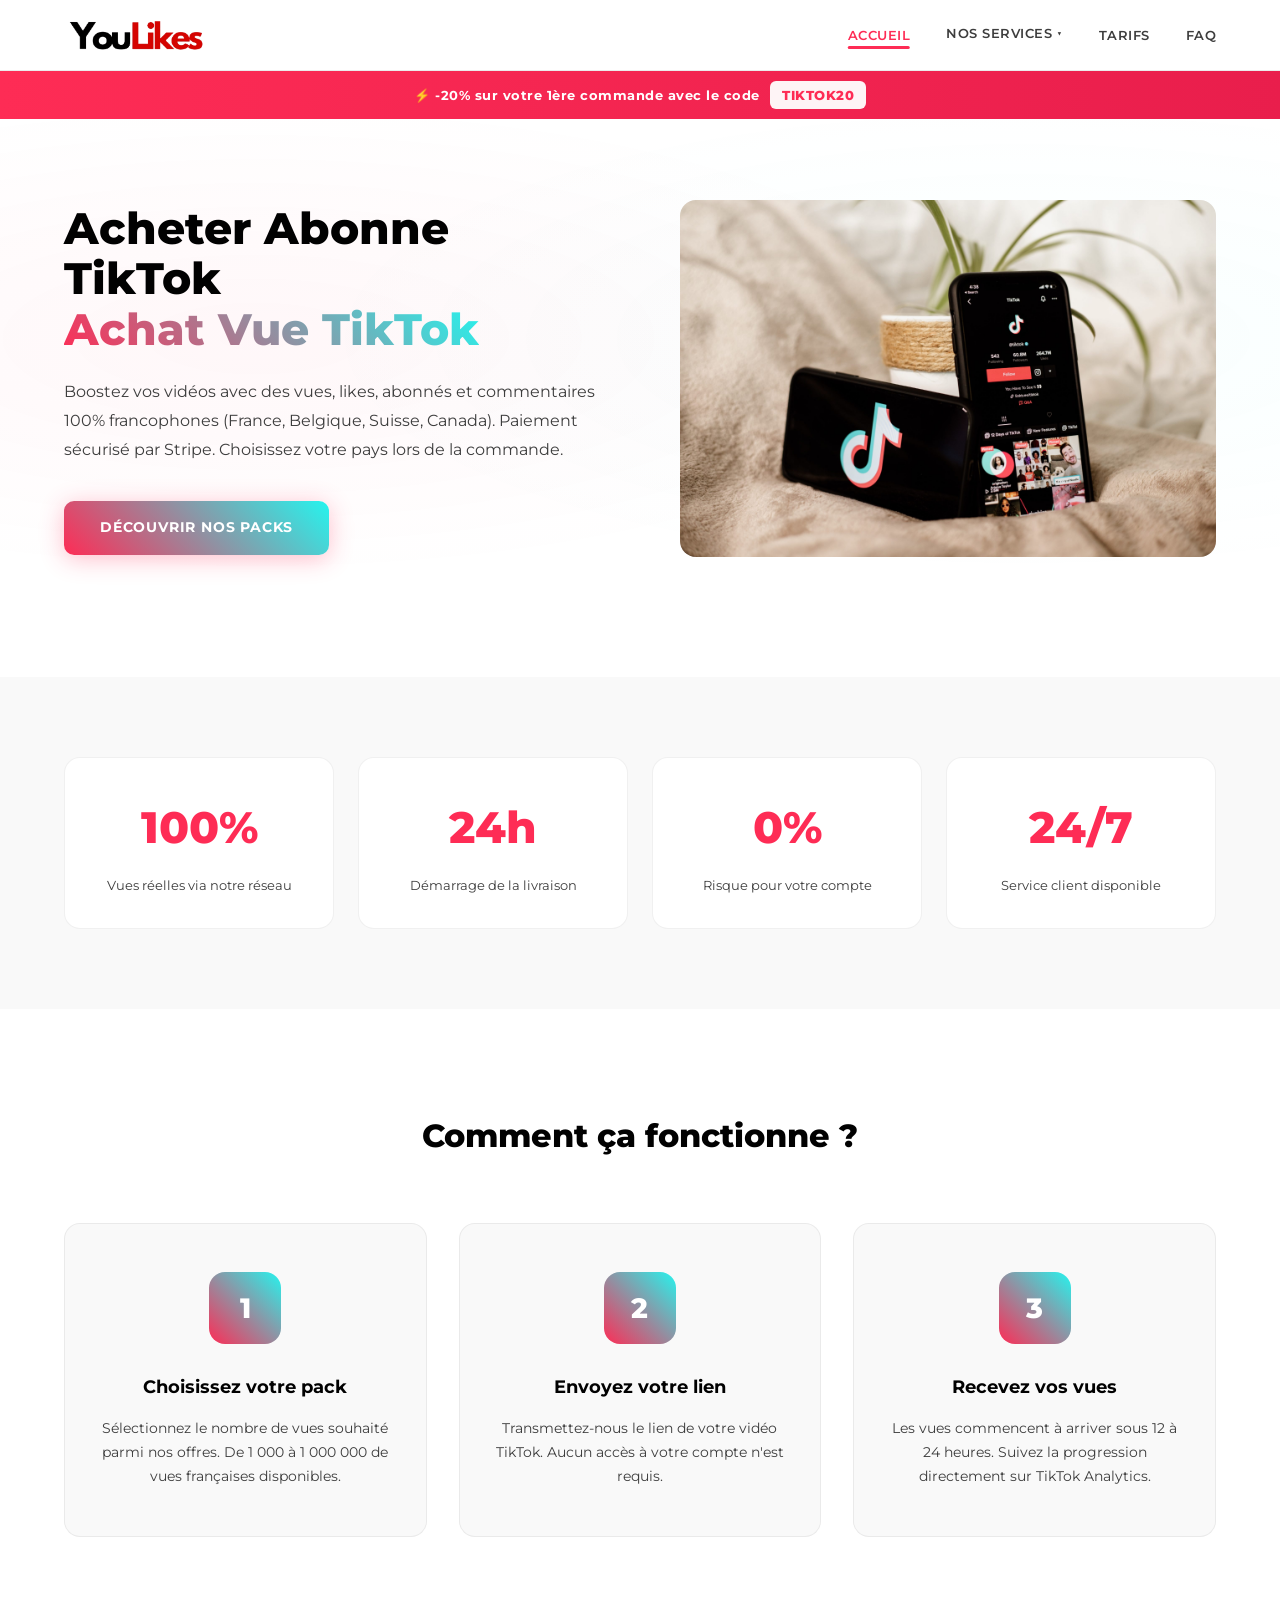
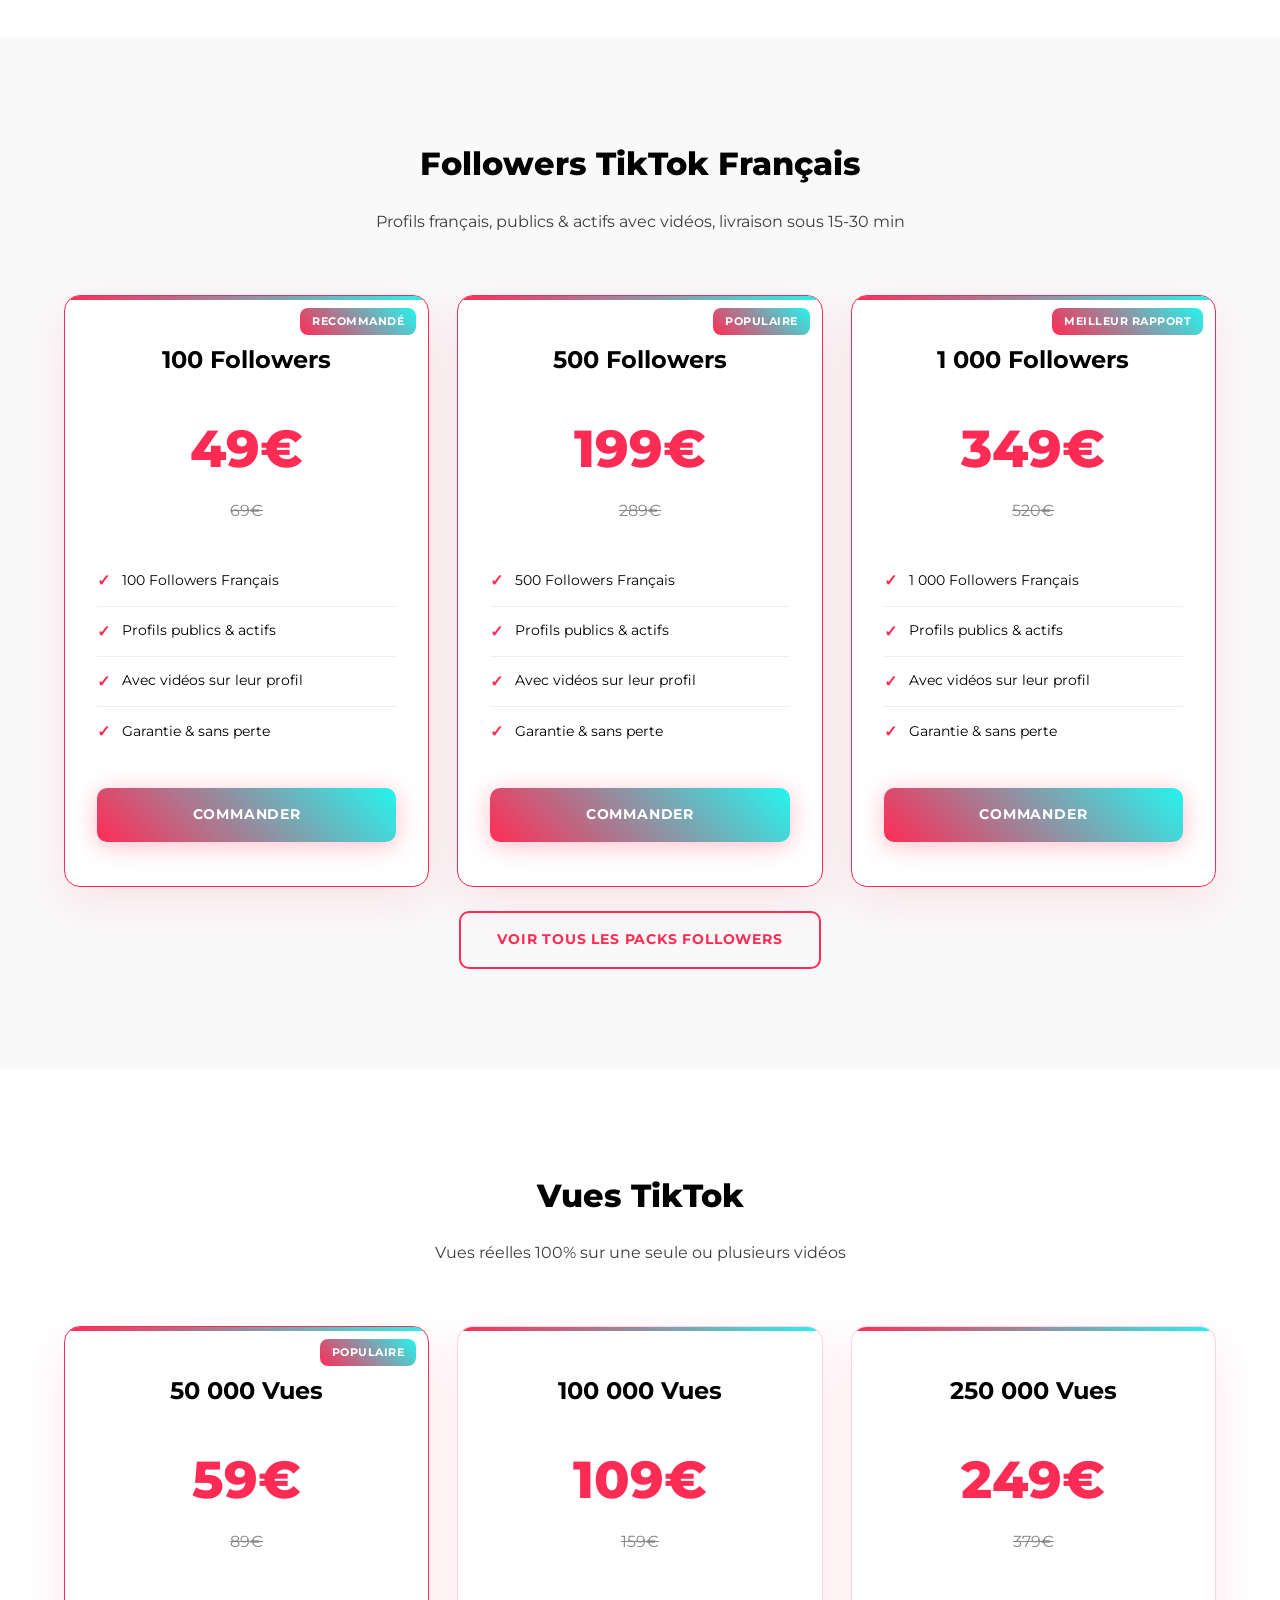
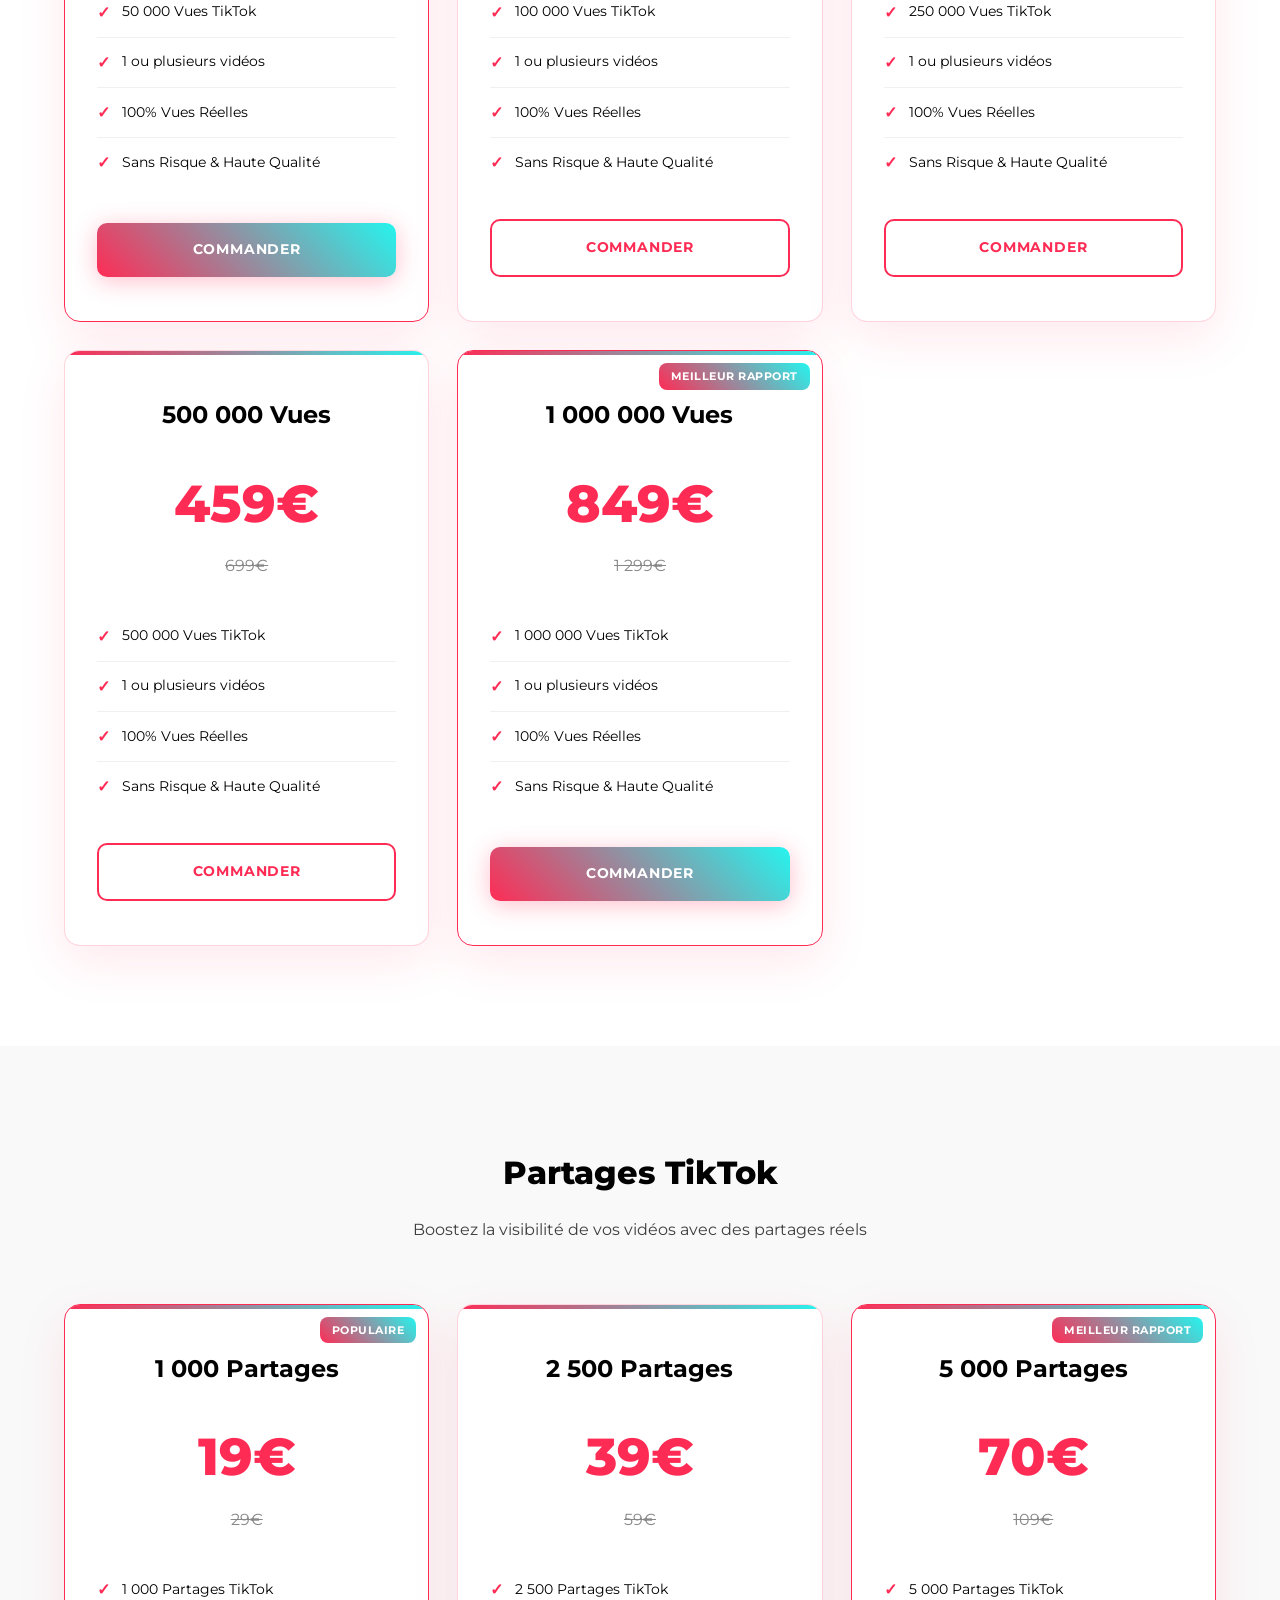
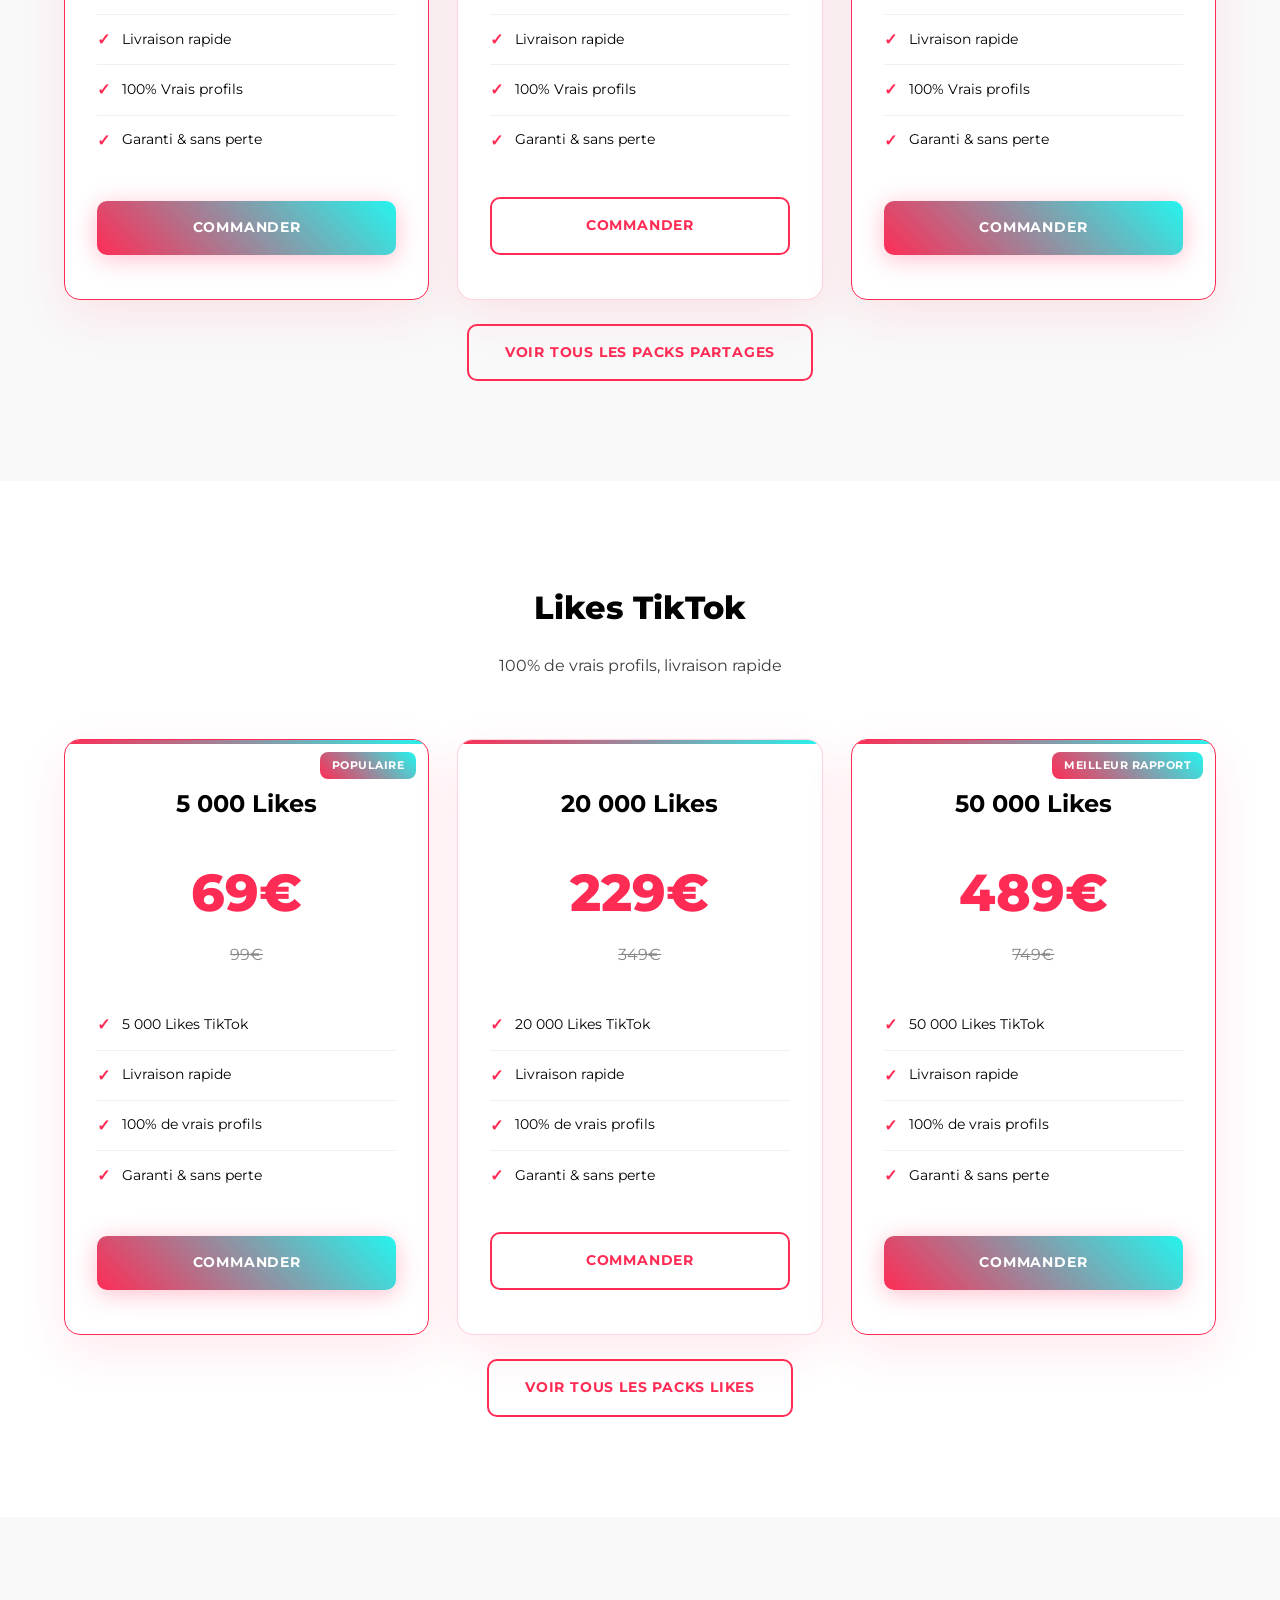
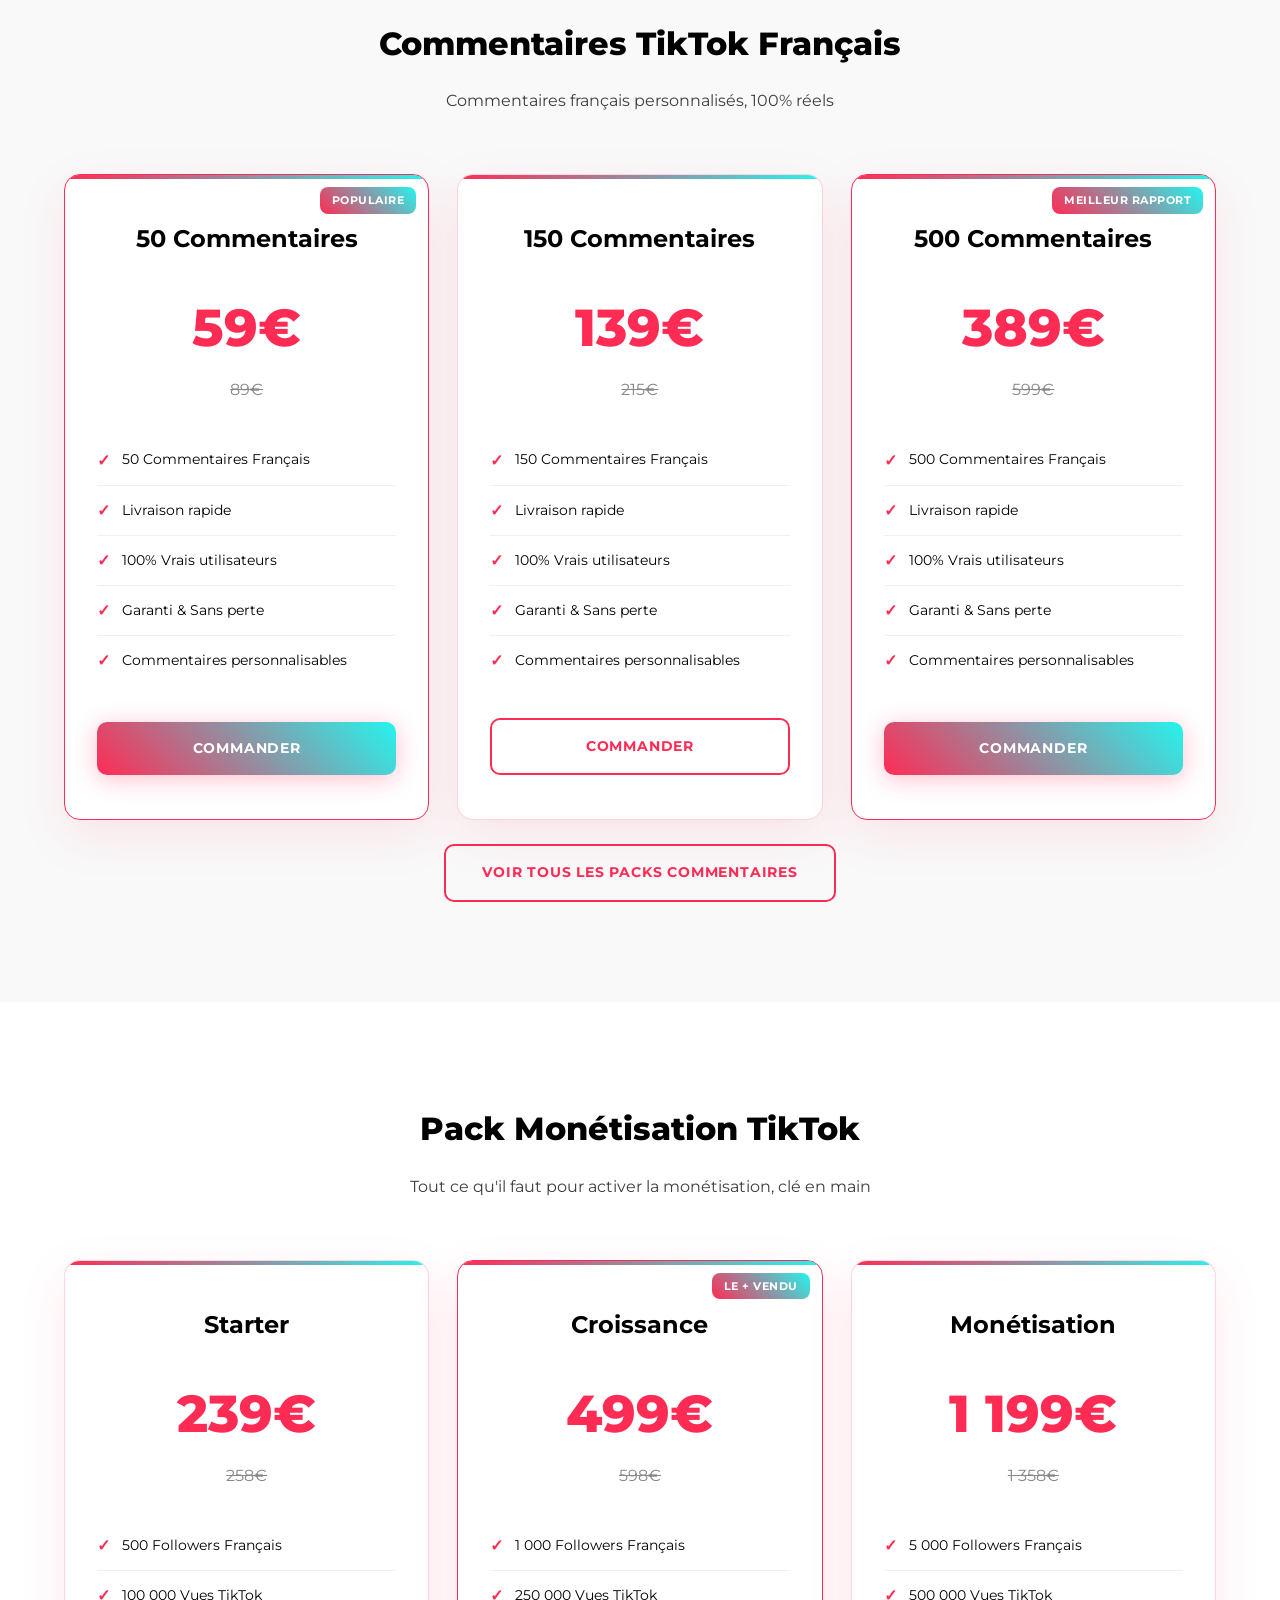
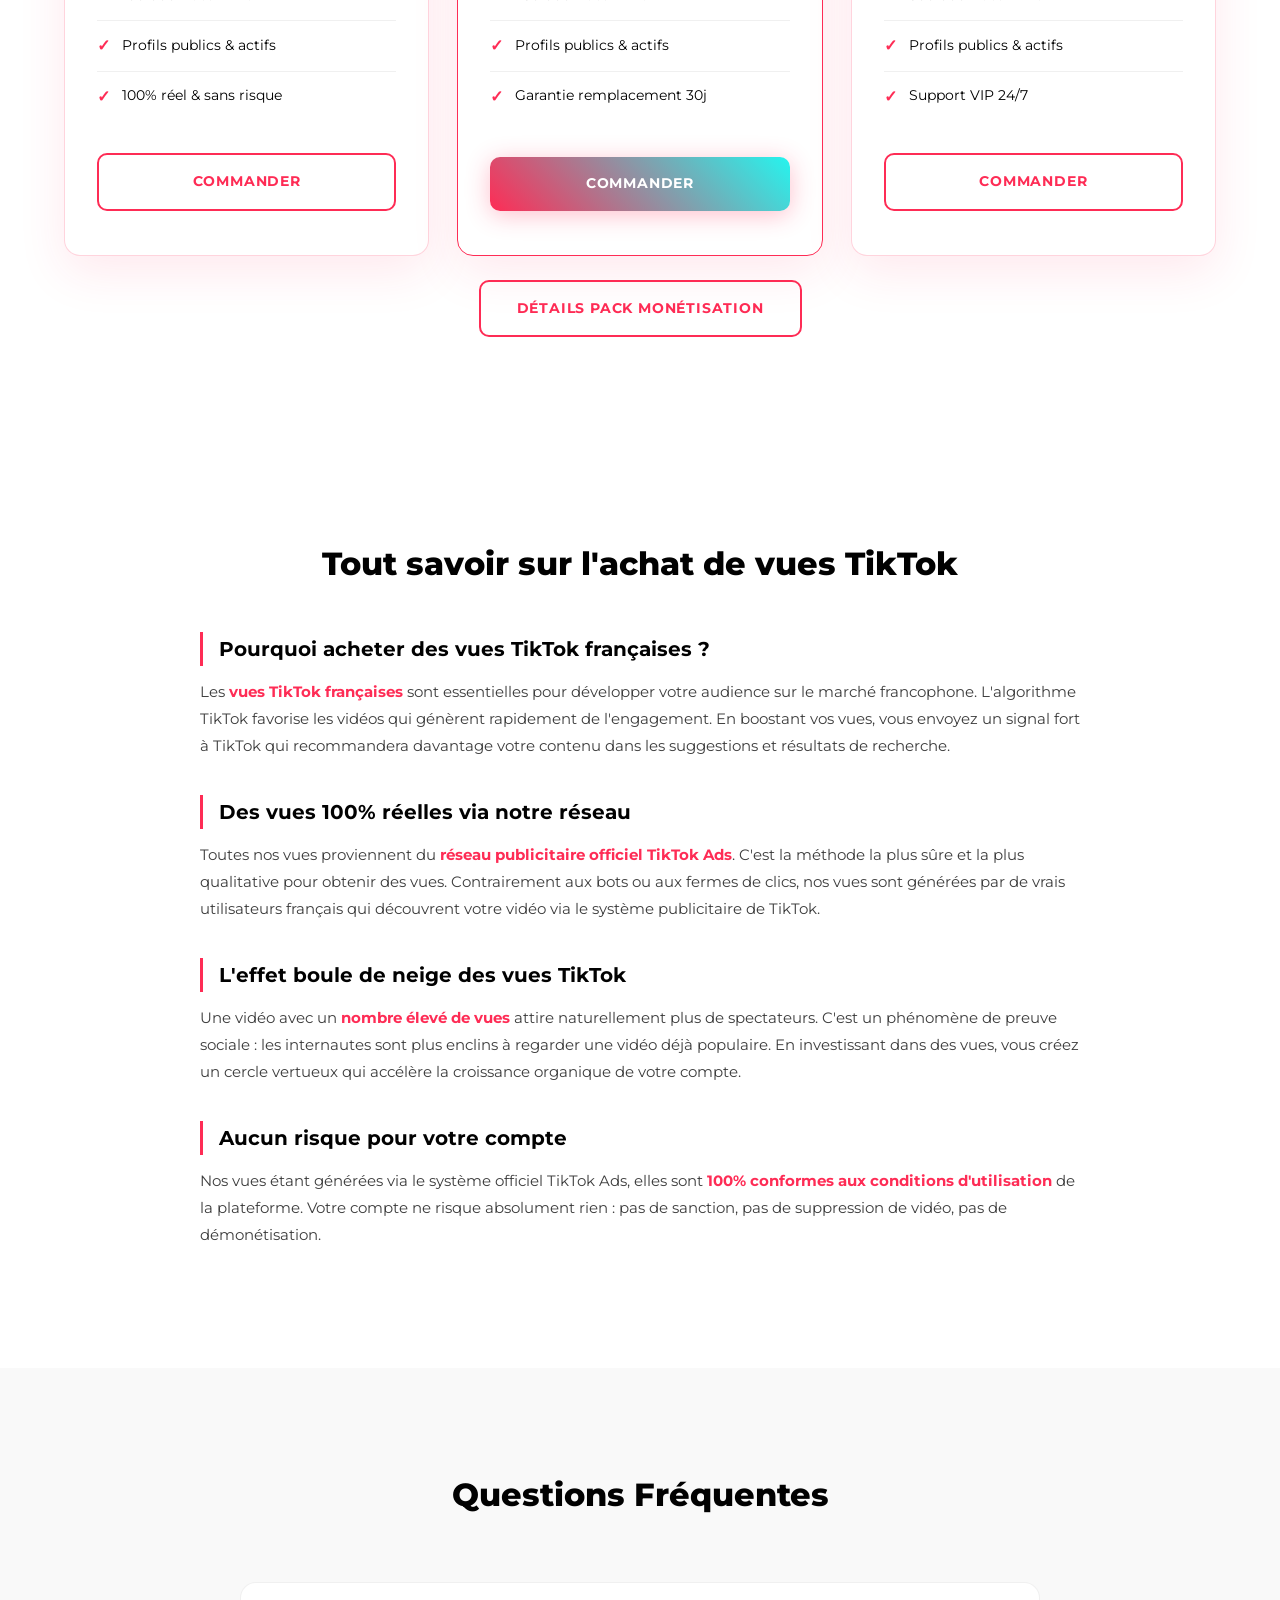
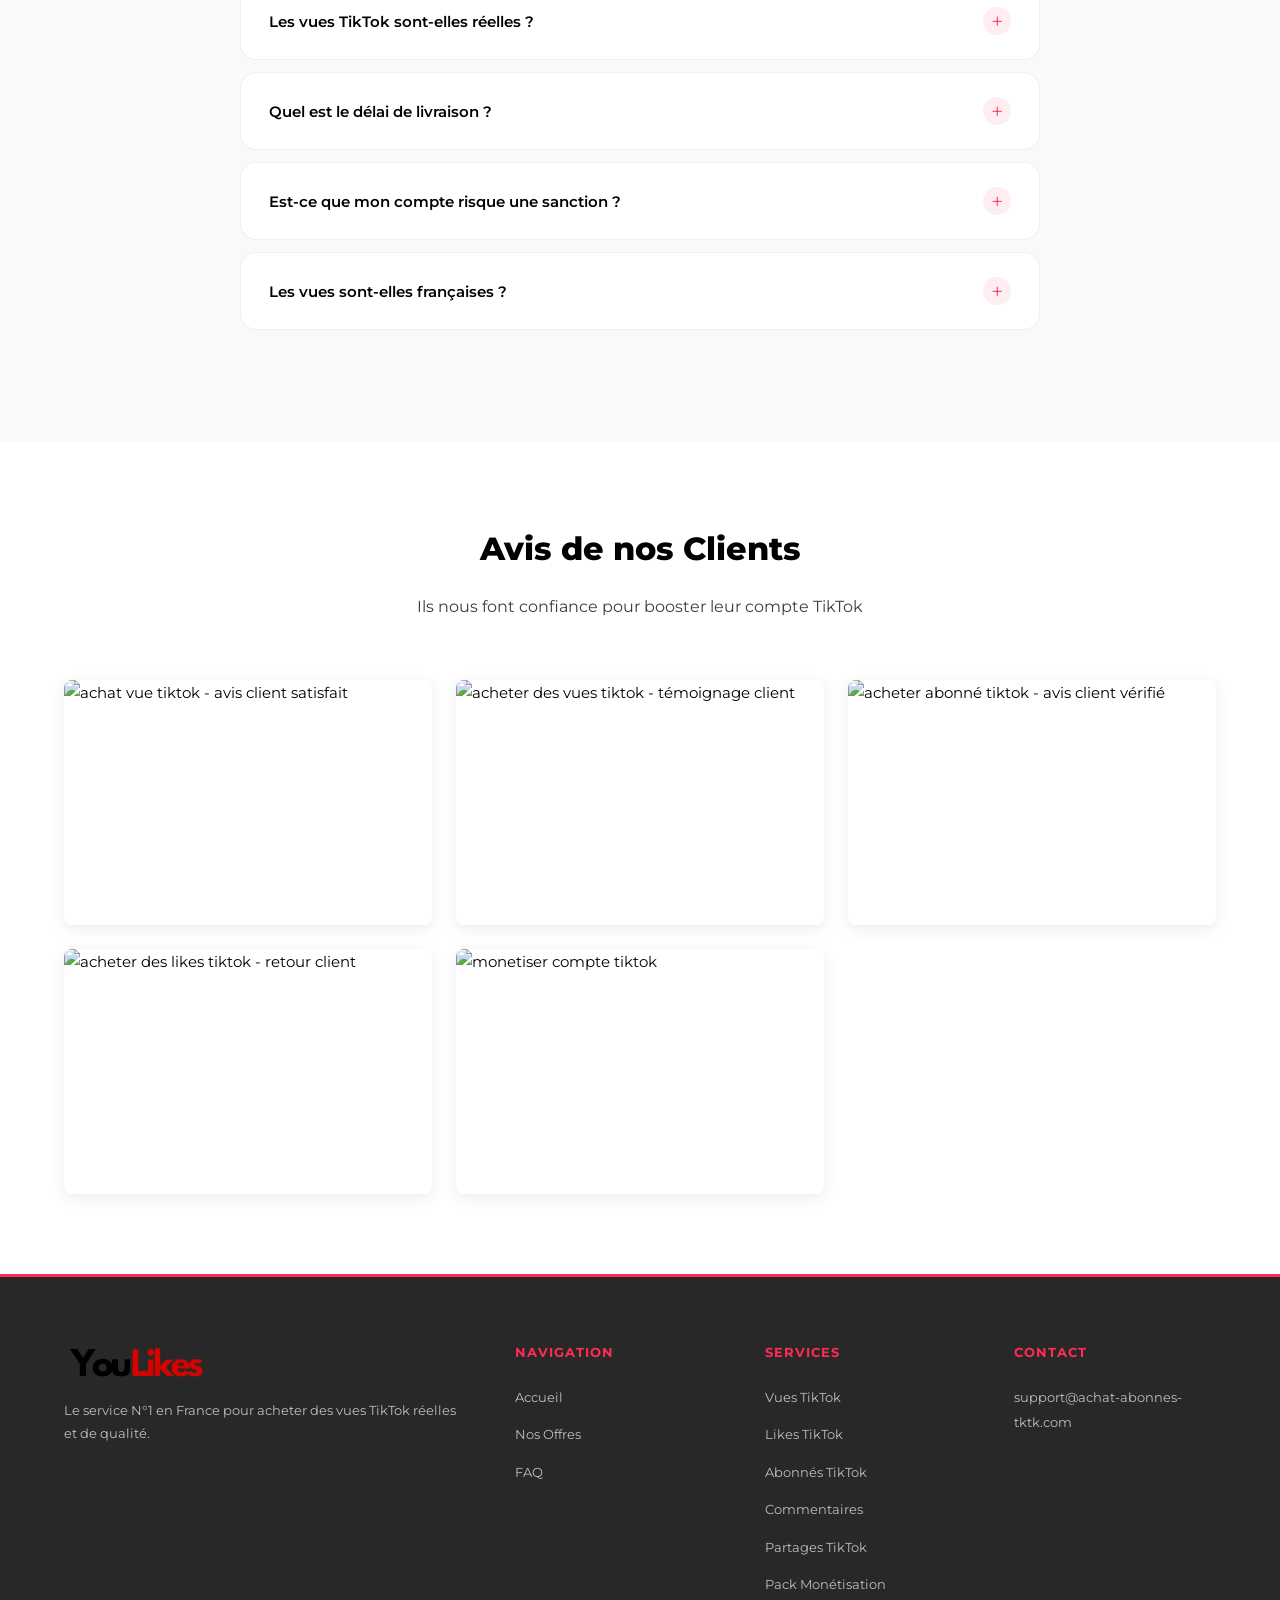
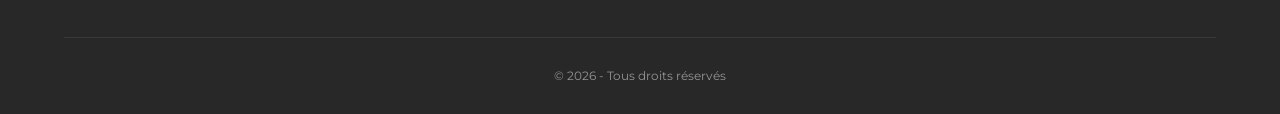
==== index.html @ fdd63d6a "Site TikTok complet - toutes pages, prix et services" ====
<!DOCTYPE html>
<html lang="fr">
<head>
    <meta charset="UTF-8">
    <meta name="viewport" content="width=device-width, initial-scale=1.0">
    <meta name="robots" content="index, follow">
    <title>Acheter Abonnes TikTok - Achat Vues TikTok</title>
    <meta name="description" content="Achetez des vues TikTok et des followers TikTok francais 100% reels. Vues sur une ou plusieurs videos, livraison rapide et sans risque. A partir de 59 euros les 50 000 vues.">
    <link rel="canonical" href="https://achat-abonnes-tktk.com/"/>
    <link rel="alternate" hreflang="fr-FR" href="https://achat-abonnes-tktk.com/"/>
    <link rel="alternate" hreflang="x-default" href="https://achat-abonnes-tktk.com/"/>
    <meta property="og:type" content="website">
    <meta property="og:url" content="https://achat-abonnes-tktk.com/">
    <meta property="og:title" content="Acheter des Vues TikTok">
    <meta property="og:description" content="Achetez des vues TikTok et followers francais 100% reels. Vues sur une ou plusieurs videos. A partir de 59 euros les 50 000 vues.">
    <meta property="og:image" content="https://achat-abonnes-tktk.com/logo.png">
    <meta name="twitter:card" content="summary_large_image">
    <meta name="twitter:title" content="Acheter Vue TikTok Pas Cher">
    <meta name="twitter:description" content="Achetez des vues TikTok francaises 100% reelles. Vues Ads haute qualite, livraison rapide et sans risque.">
    <meta name="twitter:image" content="https://achat-abonnes-tktk.com/logo.png">
    <link rel="preconnect" href="https://fonts.googleapis.com">
    <link rel="preconnect" href="https://fonts.gstatic.com" crossorigin>
    <link href="https://fonts.googleapis.com/css2?family=Montserrat:wght@400;500;600;700;800&display=swap" rel="stylesheet">
    <link rel="stylesheet" href="styles.css">
    <link rel="icon" type="image/x-icon" href="/favicon.ico">
    <link rel="apple-touch-icon" sizes="96x96" href="/logo/apple-icon-96x96.png">
    <link rel="icon" type="image/png" sizes="96x96" href="/logo/android-icon-96x96.png">
    <link rel="icon" type="image/png" sizes="32x32" href="/logo/android-icon-32x32.png">
    <meta name="msapplication-TileImage" content="/logo/ms-icon-96x96.png">
    <script type="application/ld+json">
    {
        "@context": "https://schema.org",
        "@type": "FAQPage",
        "mainEntity": [
            {
                "@type": "Question",
                "name": "Comment faire un achat de vue TikTok ?",
                "acceptedAnswer": {
                    "@type": "Answer",
                    "text": "Pour un achat vue tiktok, il suffit de choisir votre pack, envoyer le lien de votre video et recevoir vos vues sous 12 a 24h. Toutes nos vues sont reelles via notre réseau."
                }
            },
            {
                "@type": "Question",
                "name": "Ou acheter des vues TikTok de qualite ?",
                "acceptedAnswer": {
                    "@type": "Answer",
                    "text": "Pour acheter des vues tiktok, notre site est le meilleur site pour acheter des vues tiktok en France. Nous proposons un achat vues tiktok 100% reelles via notre réseau de comptes réels."
                }
            },
            {
                "@type": "Question",
                "name": "Peut-on acheter vue TikTok pas cher ?",
                "acceptedAnswer": {
                    "@type": "Answer",
                    "text": "Oui, vous pouvez acheter vue tiktok pas cher a partir de 6.90 euros les 1000 vues. Le vue tiktok prix varie selon le volume commande. Consultez notre grille de prix vu tiktok pour trouver l'offre adaptee a votre budget."
                }
            },
            {
                "@type": "Question",
                "name": "Comment acheter des abonnes TikTok ?",
                "acceptedAnswer": {
                    "@type": "Answer",
                    "text": "Pour acheter abonne tiktok ou acheter des abonnes tiktok, choisissez parmi nos packs. L'achat abonnes tiktok demarre a 89 euros pour 1000 abonnes. Vous pouvez acheter 1000 abonnes tiktok comme acheter 100000 abonnes tiktok selon vos besoins. Nous sommes le meilleur site pour acheter des abonnes tiktok."
                }
            },
            {
                "@type": "Question",
                "name": "Comment acheter des likes TikTok ?",
                "acceptedAnswer": {
                    "@type": "Answer",
                    "text": "Pour acheter des likes tiktok, selectionnez le pack souhaite parmi nos offres. Tous nos likes proviennent de vrais profils et sont livres progressivement pour un resultat naturel."
                }
            },
            {
                "@type": "Question",
                "name": "Peut-on acheter des followers TikTok ?",
                "acceptedAnswer": {
                    "@type": "Answer",
                    "text": "Oui, acheter followers tiktok est possible via nos packs abonnes. Nos followers sont 100% reels, garantis sans perte, et livres de maniere progressive."
                }
            },
            {
                "@type": "Question",
                "name": "Comment atteindre les partages tiktok TikTok ?",
                "acceptedAnswer": {
                    "@type": "Answer",
                    "text": "Pour atteindre les partages TikTok necessaires a la monetisation, nous proposons des packs de partages tiktok. Nos packs demarrent a 19 euros pour 1000 partages."
                }
            },
            {
                "@type": "Question",
                "name": "Comment monetiser son compte TikTok ?",
                "acceptedAnswer": {
                    "@type": "Answer",
                    "text": "Pour la monetisation tiktok, il faut partages tiktok et 1000 abonnes. Nos packs vous permettent de monetiser tiktok rapidement. Pour monetiser son compte tiktok, notre pack Monetisation cle en main est la solution ideale a partir de 319 euros."
                }
            }
        ]
    }
    </script>
    <script type="application/ld+json">
    [
        {
            "@context": "https://schema.org",
            "@type": "Product",
            "name": "Acheter Vues TikTok",
            "description": "Achat vues tiktok 100% reelles. Acheter vues tiktok a partir de 59 euros les 50 000 vues. Vues sur une seule ou plusieurs videos. Acheter des vues tiktok de qualite en France. Vue tiktok prix imbattable. Livraison rapide.",
            "brand": {
                "@type": "Brand",
                "name": "TkTkBoost"
            },
            "image": "https://achat-abonnes-tktk.com/logo.png",
            "offers": {
                "@type": "AggregateOffer",
                "priceCurrency": "EUR",
                "lowPrice": "59",
                "highPrice": "849",
                "offerCount": "5",
                "availability": "https://schema.org/InStock"
            }
        },
        {
            "@context": "https://schema.org",
            "@type": "Product",
            "name": "Acheter Likes TikTok",
            "description": "Acheter des likes tiktok 100% reels. Acheter likes tiktok a partir de 69 euros les 5000 likes. Achat like tiktok securise. Livraison rapide et sans risque, garantie sans perte.",
            "brand": {
                "@type": "Brand",
                "name": "TkTkBoost"
            },
            "image": "https://achat-abonnes-tktk.com/logo.png",
            "offers": {
                "@type": "AggregateOffer",
                "priceCurrency": "EUR",
                "lowPrice": "69",
                "highPrice": "489",
                "offerCount": "6",
                "availability": "https://schema.org/InStock"
            }
        },
        {
            "@context": "https://schema.org",
            "@type": "Product",
            "name": "Acheter Followers TikTok Francais",
            "description": "Acheter followers tiktok francais reels et actifs avec videos. Achat abonnes tiktok a partir de 49 euros les 100 followers. Profils publics et actifs. Livraison sous 15-30 minutes. Meilleur site pour acheter des abonnes tiktok en France.",
            "brand": {
                "@type": "Brand",
                "name": "TkTkBoost"
            },
            "image": "https://achat-abonnes-tktk.com/logo.png",
            "offers": {
                "@type": "AggregateOffer",
                "priceCurrency": "EUR",
                "lowPrice": "49",
                "highPrice": "349",
                "offerCount": "6",
                "availability": "https://schema.org/InStock"
            }
        },
        {
            "@context": "https://schema.org",
            "@type": "Product",
            "name": "Partages TikTok",
            "description": "Acheter partages tiktok 100% reels. Boostez la visibilite de vos videos TikTok avec des partages de qualite. A partir de 19 euros les 1000 partages, livraison rapide et securisee.",
            "brand": {
                "@type": "Brand",
                "name": "TkTkBoost"
            },
            "image": "https://achat-abonnes-tktk.com/logo.png",
            "offers": {
                "@type": "AggregateOffer",
                "priceCurrency": "EUR",
                "lowPrice": "19",
                "highPrice": "70",
                "offerCount": "3",
                "availability": "https://schema.org/InStock"
            }
        },
        {
            "@context": "https://schema.org",
            "@type": "Product",
            "name": "Monetisation TikTok",
            "description": "Monetisation tiktok cle en main. Pack followers francais + vues TikTok pour rejoindre le Programme Creativite TikTok. 10 000 followers et 100 000 vues requis. A partir de 239 euros.",
            "brand": {
                "@type": "Brand",
                "name": "TkTkBoost"
            },
            "image": "https://achat-abonnes-tktk.com/logo.png",
            "offers": {
                "@type": "AggregateOffer",
                "priceCurrency": "EUR",
                "lowPrice": "239",
                "highPrice": "1199",
                "offerCount": "3",
                "availability": "https://schema.org/InStock"
            }
        }
    ]
    </script>
</head>
<body>
    <header class="header">
        <div class="container">
            <a href="https://achat-abonnes-tktk.com/" class="logo" title="achat vue tiktok">
                <img src="logo.png" alt="TkTkBoost" title="TkTkBoost" class="logo-img" width="200" height="200">
            </a>
            <nav class="nav">
                <ul class="nav-list">
                    <li><a href="https://achat-abonnes-tktk.com/" class="nav-link active" title="Accueil">Accueil</a></li>
                    <li class="nav-item dropdown">
                        <a href="#" class="nav-link" title="Nos Services">Nos Services <span class="dropdown-arrow">&#9660;</span></a>
                        <div class="dropdown-menu">
                            <a href="https://achat-abonnes-tktk.com/#offres" title="achat vue tiktok">Vues TikTok</a>
                            <a href="https://achat-abonnes-tktk.com/acheter-des-likes-tiktok.html" title="acheter des likes tiktok">Likes TikTok</a>
                            <a href="https://achat-abonnes-tktk.com/acheter-abonnes-tiktok.html" title="acheter des abonnés tiktok">Abonnés TikTok</a>
                            <a href="https://achat-abonnes-tktk.com/acheter-commentaires-tiktok.html" title="acheter commentaires tiktok">Commentaires</a>
                            <a href="https://achat-abonnes-tktk.com/acheter-partages-tiktok.html" title="partages TikTok">Partages TikTok</a>
                            <a href="https://achat-abonnes-tktk.com/monetisation-tiktok.html" title="monetisation tiktok">Pack Monétisation</a>
                        </div>
                    </li>
                    <li><a href="#offres" class="nav-link" title="Tarifs">Tarifs</a></li>
                    <li><a href="#faq" class="nav-link" title="FAQ">FAQ</a></li>
                </ul>
            </nav>
            <button class="menu-toggle" aria-label="Menu">
                <span></span>
                <span></span>
                <span></span>
            </button>
        </div>
    </header>
    <div class="promo-bar">&#x26A1; -20% sur votre 1ère commande avec le code <span class="promo-code">TIKTOK20</span></div>

    <section id="accueil" class="hero">
        <div class="container">
            <div class="hero-content">
                <h1>Acheter Abonne TikTok<br><span class="highlight">Achat Vue TikTok</span></h1>
                <p class="hero-subtitle">Boostez vos vidéos avec des vues, likes, abonnés et commentaires 100% francophones (France, Belgique, Suisse, Canada). Paiement sécurisé par Stripe. Choisissez votre pays lors de la commande.</p>
                <a href="#offres" class="btn btn-primary" title="acheter vue tiktok pas cher">Découvrir nos Packs</a>
            </div>
            <div class="hero-image">
                <img src="hero.jpg" alt="tiktok acheter des vues" title="vue tiktok prix" class="hero-img" loading="eager" width="1400" height="787">
            </div>
        </div>
    </section>

    <section class="stats">
        <div class="container">
            <div class="stat-card">
                <div class="stat-number" data-target="0" data-static="100%">100%</div>
                <p>Vues réelles via notre réseau</p>
            </div>
            <div class="stat-card">
                <div class="stat-number" data-target="0" data-static="24h">24h</div>
                <p>Démarrage de la livraison</p>
            </div>
            <div class="stat-card">
                <div class="stat-number" data-target="0" data-static="0%">0%</div>
                <p>Risque pour votre compte</p>
            </div>
            <div class="stat-card">
                <div class="stat-number" data-target="0" data-static="24/7">24/7</div>
                <p>Service client disponible</p>
            </div>
        </div>
    </section>

    <section class="how-it-works">
        <div class="container">
            <h2 class="section-title">Comment ça fonctionne ?</h2>
            <div class="steps">
                <div class="step">
                    <div class="step-icon">
                        <span>1</span>
                    </div>
                    <h3>Choisissez votre pack</h3>
                    <p>Sélectionnez le nombre de vues souhaité parmi nos offres. De 1 000 à 1 000 000 de vues françaises disponibles.</p>
                </div>
                <div class="step">
                    <div class="step-icon">
                        <span>2</span>
                    </div>
                    <h3>Envoyez votre lien</h3>
                    <p>Transmettez-nous le lien de votre vidéo TikTok. Aucun accès à votre compte n'est requis.</p>
                </div>
                <div class="step">
                    <div class="step-icon">
                        <span>3</span>
                    </div>
                    <h3>Recevez vos vues</h3>
                    <p>Les vues commencent à arriver sous 12 à 24 heures. Suivez la progression directement sur TikTok Analytics.</p>
                </div>
            </div>
        </div>
    </section>

    <!-- 1. FOLLOWERS TIKTOK -->
    <section id="offres" class="pricing">
        <div class="container">
            <h2 class="section-title">Followers TikTok Français</h2>
            <p class="section-subtitle">Profils français, publics & actifs avec vidéos, livraison sous 15-30 min</p>
            <div class="pricing-cards" style="grid-template-columns: repeat(3, 1fr);">
                <div class="pricing-card featured">
                    <div class="pricing-badge">Recommandé</div>
                    <div class="pricing-header"><h3>100 Followers</h3></div>
                    <div class="pricing-price"><span class="price">49€</span><span class="old-price">69€</span></div>
                    <ul class="pricing-features">
                        <li><span class="check">&#10003;</span> 100 Followers Français</li>
                        <li><span class="check">&#10003;</span> Profils publics & actifs</li>
                        <li><span class="check">&#10003;</span> Avec vidéos sur leur profil</li>
                        <li><span class="check">&#10003;</span> Garantie & sans perte</li>
                    </ul>
                    <a href="https://buy.stripe.com/3cI00j55g6ODd546XW6Na0C" class="btn btn-primary" title="Commander 100 followers TikTok" rel="noopener" target="_blank">Commander</a>
                </div>
                <div class="pricing-card featured">
                    <div class="pricing-badge">Populaire</div>
                    <div class="pricing-header"><h3>500 Followers</h3></div>
                    <div class="pricing-price"><span class="price">199€</span><span class="old-price">289€</span></div>
                    <ul class="pricing-features">
                        <li><span class="check">&#10003;</span> 500 Followers Français</li>
                        <li><span class="check">&#10003;</span> Profils publics & actifs</li>
                        <li><span class="check">&#10003;</span> Avec vidéos sur leur profil</li>
                        <li><span class="check">&#10003;</span> Garantie & sans perte</li>
                    </ul>
                    <a href="https://buy.stripe.com/00wcN5apA5Kz4yy4PO6Na0A" class="btn btn-primary" title="Commander 500 followers TikTok" rel="noopener" target="_blank">Commander</a>
                </div>
                <div class="pricing-card featured">
                    <div class="pricing-badge">Meilleur rapport</div>
                    <div class="pricing-header"><h3>1 000 Followers</h3></div>
                    <div class="pricing-price"><span class="price">349€</span><span class="old-price">520€</span></div>
                    <ul class="pricing-features">
                        <li><span class="check">&#10003;</span> 1 000 Followers Français</li>
                        <li><span class="check">&#10003;</span> Profils publics & actifs</li>
                        <li><span class="check">&#10003;</span> Avec vidéos sur leur profil</li>
                        <li><span class="check">&#10003;</span> Garantie & sans perte</li>
                    </ul>
                    <a href="https://buy.stripe.com/9B6bJ1gNYb4Tfdceqo6Na0y" class="btn btn-primary" title="Commander 1000 followers TikTok" rel="noopener" target="_blank">Commander</a>
                </div>
            </div>
            <div style="text-align:center;margin-top:24px;"><a href="https://achat-abonnes-tktk.com/acheter-abonnes-tiktok.html" class="btn btn-outline" title="acheter abonnes tiktok">Voir tous les packs Followers</a></div>
        </div>
    </section>

    <!-- 2. VUES TIKTOK -->
    <section id="vues" class="pricing" style="background:#ffffff;">
        <div class="container">
            <h2 class="section-title">Vues TikTok</h2>
            <p class="section-subtitle">Vues réelles 100% sur une seule ou plusieurs vidéos</p>
            <div class="pricing-cards" style="grid-template-columns: repeat(3, 1fr);">
                <div class="pricing-card featured">
                    <div class="pricing-badge">Populaire</div>
                    <div class="pricing-header"><h3>50 000 Vues</h3></div>
                    <div class="pricing-price"><span class="price">59€</span><span class="old-price">89€</span></div>
                    <ul class="pricing-features">
                        <li><span class="check">&#10003;</span> 50 000 Vues TikTok</li>
                        <li><span class="check">&#10003;</span> 1 ou plusieurs vidéos</li>
                        <li><span class="check">&#10003;</span> 100% Vues Réelles</li>
                        <li><span class="check">&#10003;</span> Sans Risque & Haute Qualité</li>
                    </ul>
                    <a href="https://buy.stripe.com/eVqeVdcxIfl94yy8206Na0E" class="btn btn-primary" title="Commander 50000 vues TikTok" rel="noopener" target="_blank">Commander</a>
                </div>
                <div class="pricing-card">
                    <div class="pricing-header"><h3>100 000 Vues</h3></div>
                    <div class="pricing-price"><span class="price">109€</span><span class="old-price">159€</span></div>
                    <ul class="pricing-features">
                        <li><span class="check">&#10003;</span> 100 000 Vues TikTok</li>
                        <li><span class="check">&#10003;</span> 1 ou plusieurs vidéos</li>
                        <li><span class="check">&#10003;</span> 100% Vues Réelles</li>
                        <li><span class="check">&#10003;</span> Sans Risque & Haute Qualité</li>
                    </ul>
                    <a href="https://buy.stripe.com/cNi6oHgNY7SHfdc0zy6Na0J" class="btn btn-outline" title="Commander 100000 vues TikTok" rel="noopener" target="_blank">Commander</a>
                </div>
                <div class="pricing-card">
                    <div class="pricing-header"><h3>250 000 Vues</h3></div>
                    <div class="pricing-price"><span class="price">249€</span><span class="old-price">379€</span></div>
                    <ul class="pricing-features">
                        <li><span class="check">&#10003;</span> 250 000 Vues TikTok</li>
                        <li><span class="check">&#10003;</span> 1 ou plusieurs vidéos</li>
                        <li><span class="check">&#10003;</span> 100% Vues Réelles</li>
                        <li><span class="check">&#10003;</span> Sans Risque & Haute Qualité</li>
                    </ul>
                    <a href="https://buy.stripe.com/14A5kDdBM8WLfdc9646Na0I" class="btn btn-outline" title="Commander 250000 vues TikTok" rel="noopener" target="_blank">Commander</a>
                </div>
                <div class="pricing-card">
                    <div class="pricing-header"><h3>500 000 Vues</h3></div>
                    <div class="pricing-price"><span class="price">459€</span><span class="old-price">699€</span></div>
                    <ul class="pricing-features">
                        <li><span class="check">&#10003;</span> 500 000 Vues TikTok</li>
                        <li><span class="check">&#10003;</span> 1 ou plusieurs vidéos</li>
                        <li><span class="check">&#10003;</span> 100% Vues Réelles</li>
                        <li><span class="check">&#10003;</span> Sans Risque & Haute Qualité</li>
                    </ul>
                    <a href="https://buy.stripe.com/14A14nbtE2yn1mmfus6Na0H" class="btn btn-outline" title="Commander 500000 vues TikTok" rel="noopener" target="_blank">Commander</a>
                </div>
                <div class="pricing-card featured">
                    <div class="pricing-badge">Meilleur rapport</div>
                    <div class="pricing-header"><h3>1 000 000 Vues</h3></div>
                    <div class="pricing-price"><span class="price">849€</span><span class="old-price">1 299€</span></div>
                    <ul class="pricing-features">
                        <li><span class="check">&#10003;</span> 1 000 000 Vues TikTok</li>
                        <li><span class="check">&#10003;</span> 1 ou plusieurs vidéos</li>
                        <li><span class="check">&#10003;</span> 100% Vues Réelles</li>
                        <li><span class="check">&#10003;</span> Sans Risque & Haute Qualité</li>
                    </ul>
                    <a href="https://buy.stripe.com/6oU5kDcxI7SHc103LK6Na0K" class="btn btn-primary" title="Commander 1000000 vues TikTok" rel="noopener" target="_blank">Commander</a>
                </div>
            </div>
        </div>
    </section>

    <!-- 3. PARTAGES TIKTOK -->
    <section id="partages" class="pricing">
        <div class="container">
            <h2 class="section-title">Partages TikTok</h2>
            <p class="section-subtitle">Boostez la visibilité de vos vidéos avec des partages réels</p>
            <div class="pricing-cards" style="grid-template-columns: repeat(3, 1fr);">
                <div class="pricing-card featured">
                    <div class="pricing-badge">Populaire</div>
                    <div class="pricing-header"><h3>1 000 Partages</h3></div>
                    <div class="pricing-price"><span class="price">19€</span><span class="old-price">29€</span></div>
                    <ul class="pricing-features">
                        <li><span class="check">&#10003;</span> 1 000 Partages TikTok</li>
                        <li><span class="check">&#10003;</span> Livraison rapide</li>
                        <li><span class="check">&#10003;</span> 100% Vrais profils</li>
                        <li><span class="check">&#10003;</span> Garanti & sans perte</li>
                    </ul>
                    <a href="https://buy.stripe.com/dRmfZh69k8WLghg4PO6Na0u" class="btn btn-primary" title="Commander 1000 partages TikTok" rel="noopener" target="_blank">Commander</a>
                </div>
                <div class="pricing-card">
                    <div class="pricing-header"><h3>2 500 Partages</h3></div>
                    <div class="pricing-price"><span class="price">39€</span><span class="old-price">59€</span></div>
                    <ul class="pricing-features">
                        <li><span class="check">&#10003;</span> 2 500 Partages TikTok</li>
                        <li><span class="check">&#10003;</span> Livraison rapide</li>
                        <li><span class="check">&#10003;</span> 100% Vrais profils</li>
                        <li><span class="check">&#10003;</span> Garanti & sans perte</li>
                    </ul>
                    <a href="https://buy.stripe.com/6oU8wP41c5Kz9SS6XW6Na0t" class="btn btn-outline" title="Commander 2500 partages TikTok" rel="noopener" target="_blank">Commander</a>
                </div>
                <div class="pricing-card featured">
                    <div class="pricing-badge">Meilleur rapport</div>
                    <div class="pricing-header"><h3>5 000 Partages</h3></div>
                    <div class="pricing-price"><span class="price">70€</span><span class="old-price">109€</span></div>
                    <ul class="pricing-features">
                        <li><span class="check">&#10003;</span> 5 000 Partages TikTok</li>
                        <li><span class="check">&#10003;</span> Livraison rapide</li>
                        <li><span class="check">&#10003;</span> 100% Vrais profils</li>
                        <li><span class="check">&#10003;</span> Garanti & sans perte</li>
                    </ul>
                    <a href="https://buy.stripe.com/5kQdR98hsb4T8OOgyw6Na0r" class="btn btn-primary" title="Commander 5000 partages TikTok" rel="noopener" target="_blank">Commander</a>
                </div>
            </div>
            <div style="text-align:center;margin-top:24px;"><a href="https://achat-abonnes-tktk.com/acheter-partages-tiktok.html" class="btn btn-outline" title="acheter partages tiktok">Voir tous les packs Partages</a></div>
        </div>
    </section>

    <!-- 4. LIKES TIKTOK -->
    <section id="likes" class="pricing" style="background:#ffffff;">
        <div class="container">
            <h2 class="section-title">Likes TikTok</h2>
            <p class="section-subtitle">100% de vrais profils, livraison rapide</p>
            <div class="pricing-cards" style="grid-template-columns: repeat(3, 1fr);">
                <div class="pricing-card featured">
                    <div class="pricing-badge">Populaire</div>
                    <div class="pricing-header"><h3>5 000 Likes</h3></div>
                    <div class="pricing-price"><span class="price">69€</span><span class="old-price">99€</span></div>
                    <ul class="pricing-features">
                        <li><span class="check">&#10003;</span> 5 000 Likes TikTok</li>
                        <li><span class="check">&#10003;</span> Livraison rapide</li>
                        <li><span class="check">&#10003;</span> 100% de vrais profils</li>
                        <li><span class="check">&#10003;</span> Garanti & sans perte</li>
                    </ul>
                    <a href="https://buy.stripe.com/28EbJ169kgpd4yy0zy6Na0Q" class="btn btn-primary" title="Commander 5000 likes TikTok" rel="noopener" target="_blank">Commander</a>
                </div>
                <div class="pricing-card">
                    <div class="pricing-header"><h3>20 000 Likes</h3></div>
                    <div class="pricing-price"><span class="price">229€</span><span class="old-price">349€</span></div>
                    <ul class="pricing-features">
                        <li><span class="check">&#10003;</span> 20 000 Likes TikTok</li>
                        <li><span class="check">&#10003;</span> Livraison rapide</li>
                        <li><span class="check">&#10003;</span> 100% de vrais profils</li>
                        <li><span class="check">&#10003;</span> Garanti & sans perte</li>
                    </ul>
                    <a href="https://buy.stripe.com/14A8wP1T4gpdc108206Na0M" class="btn btn-outline" title="Commander 20000 likes TikTok" rel="noopener" target="_blank">Commander</a>
                </div>
                <div class="pricing-card featured">
                    <div class="pricing-badge">Meilleur rapport</div>
                    <div class="pricing-header"><h3>50 000 Likes</h3></div>
                    <div class="pricing-price"><span class="price">489€</span><span class="old-price">749€</span></div>
                    <ul class="pricing-features">
                        <li><span class="check">&#10003;</span> 50 000 Likes TikTok</li>
                        <li><span class="check">&#10003;</span> Livraison rapide</li>
                        <li><span class="check">&#10003;</span> 100% de vrais profils</li>
                        <li><span class="check">&#10003;</span> Garanti & sans perte</li>
                    </ul>
                    <a href="https://buy.stripe.com/8x200j1T44Gv0ii5TS6Na0R" class="btn btn-primary" title="Commander 50000 likes TikTok" rel="noopener" target="_blank">Commander</a>
                </div>
            </div>
            <div style="text-align:center;margin-top:24px;"><a href="https://achat-abonnes-tktk.com/acheter-des-likes-tiktok.html" class="btn btn-outline" title="acheter des likes tiktok">Voir tous les packs Likes</a></div>
        </div>
    </section>

    <!-- 5. COMMENTAIRES TIKTOK -->
    <section id="commentaires" class="pricing">
        <div class="container">
            <h2 class="section-title">Commentaires TikTok Français</h2>
            <p class="section-subtitle">Commentaires français personnalisés, 100% réels</p>
            <div class="pricing-cards" style="grid-template-columns: repeat(3, 1fr);">
                <div class="pricing-card featured">
                    <div class="pricing-badge">Populaire</div>
                    <div class="pricing-header"><h3>50 Commentaires</h3></div>
                    <div class="pricing-price"><span class="price">59€</span><span class="old-price">89€</span></div>
                    <ul class="pricing-features">
                        <li><span class="check">&#10003;</span> 50 Commentaires Français</li>
                        <li><span class="check">&#10003;</span> Livraison rapide</li>
                        <li><span class="check">&#10003;</span> 100% Vrais utilisateurs</li>
                        <li><span class="check">&#10003;</span> Garanti & Sans perte</li>
                        <li><span class="check">&#10003;</span> Commentaires personnalisables</li>
                    </ul>
                    <a href="https://buy.stripe.com/dRm7sL41c4Gv8OOcig6Na0x" class="btn btn-primary" title="Commander 50 commentaires TikTok" rel="noopener" target="_blank">Commander</a>
                </div>
                <div class="pricing-card">
                    <div class="pricing-header"><h3>150 Commentaires</h3></div>
                    <div class="pricing-price"><span class="price">139€</span><span class="old-price">215€</span></div>
                    <ul class="pricing-features">
                        <li><span class="check">&#10003;</span> 150 Commentaires Français</li>
                        <li><span class="check">&#10003;</span> Livraison rapide</li>
                        <li><span class="check">&#10003;</span> 100% Vrais utilisateurs</li>
                        <li><span class="check">&#10003;</span> Garanti & Sans perte</li>
                        <li><span class="check">&#10003;</span> Commentaires personnalisables</li>
                    </ul>
                    <a href="https://buy.stripe.com/9B6aEX7do6ODaWW6XW6Na0w" class="btn btn-outline" title="Commander 150 commentaires TikTok" rel="noopener" target="_blank">Commander</a>
                </div>
                <div class="pricing-card featured">
                    <div class="pricing-badge">Meilleur rapport</div>
                    <div class="pricing-header"><h3>500 Commentaires</h3></div>
                    <div class="pricing-price"><span class="price">389€</span><span class="old-price">599€</span></div>
                    <ul class="pricing-features">
                        <li><span class="check">&#10003;</span> 500 Commentaires Français</li>
                        <li><span class="check">&#10003;</span> Livraison rapide</li>
                        <li><span class="check">&#10003;</span> 100% Vrais utilisateurs</li>
                        <li><span class="check">&#10003;</span> Garanti & Sans perte</li>
                        <li><span class="check">&#10003;</span> Commentaires personnalisables</li>
                    </ul>
                    <a href="https://buy.stripe.com/aFa7sL9lw4Gv3uugyw6Na0v" class="btn btn-primary" title="Commander 500 commentaires TikTok" rel="noopener" target="_blank">Commander</a>
                </div>
            </div>
            <div style="text-align:center;margin-top:24px;"><a href="https://achat-abonnes-tktk.com/acheter-commentaires-tiktok.html" class="btn btn-outline" title="acheter commentaires tiktok">Voir tous les packs Commentaires</a></div>
        </div>
    </section>

    <!-- 6. PACK MONETISATION -->
    <section id="monetisation" class="pricing" style="background:#ffffff;">
        <div class="container">
            <h2 class="section-title">Pack Monétisation TikTok</h2>
            <p class="section-subtitle">Tout ce qu'il faut pour activer la monétisation, clé en main</p>
            <div class="pricing-cards" style="grid-template-columns: repeat(3, 1fr);">
                <div class="pricing-card">
                    <div class="pricing-header"><h3>Starter</h3></div>
                    <div class="pricing-price"><span class="price">239€</span><span class="old-price">258€</span></div>
                    <ul class="pricing-features">
                        <li><span class="check">&#10003;</span> 500 Followers Français</li>
                        <li><span class="check">&#10003;</span> 100 000 Vues TikTok</li>
                        <li><span class="check">&#10003;</span> Profils publics & actifs</li>
                        <li><span class="check">&#10003;</span> 100% réel & sans risque</li>
                    </ul>
                    <a href="https://buy.stripe.com/6oU5kD1T46OD2qqdmk6Na0q" class="btn btn-outline" title="Commander le pack Starter" rel="noopener" target="_blank">Commander</a>
                </div>
                <div class="pricing-card featured">
                    <div class="pricing-badge">Le + vendu</div>
                    <div class="pricing-header"><h3>Croissance</h3></div>
                    <div class="pricing-price"><span class="price">499€</span><span class="old-price">598€</span></div>
                    <ul class="pricing-features">
                        <li><span class="check">&#10003;</span> 1 000 Followers Français</li>
                        <li><span class="check">&#10003;</span> 250 000 Vues TikTok</li>
                        <li><span class="check">&#10003;</span> Profils publics & actifs</li>
                        <li><span class="check">&#10003;</span> Garantie remplacement 30j</li>
                    </ul>
                    <a href="https://buy.stripe.com/8x214n41c2yn5CCeqo6Na0p" class="btn btn-primary" title="Commander le pack Croissance" rel="noopener" target="_blank">Commander</a>
                </div>
                <div class="pricing-card">
                    <div class="pricing-header"><h3>Monétisation</h3></div>
                    <div class="pricing-price"><span class="price">1 199€</span><span class="old-price">1 358€</span></div>
                    <ul class="pricing-features">
                        <li><span class="check">&#10003;</span> 5 000 Followers Français</li>
                        <li><span class="check">&#10003;</span> 500 000 Vues TikTok</li>
                        <li><span class="check">&#10003;</span> Profils publics & actifs</li>
                        <li><span class="check">&#10003;</span> Support VIP 24/7</li>
                    </ul>
                    <a href="https://buy.stripe.com/bJebJ17do6OD6GG8206Na0o" class="btn btn-outline" title="Commander le pack Monétisation" rel="noopener" target="_blank">Commander</a>
                </div>
            </div>
            <div style="text-align:center;margin-top:24px;"><a href="https://achat-abonnes-tktk.com/monetisation-tiktok.html" class="btn btn-outline" title="monetiser tiktok">Détails Pack Monétisation</a></div>
        </div>
    </section>

    <section class="seo-content">
        <div class="container">
            <h2 class="section-title">Tout savoir sur l'achat de vues TikTok</h2>
            <div class="seo-text">
                <h3>Pourquoi acheter des vues TikTok françaises ?</h3>
                <p>Les <strong>vues TikTok françaises</strong> sont essentielles pour développer votre audience sur le marché francophone. L'algorithme TikTok favorise les vidéos qui génèrent rapidement de l'engagement. En boostant vos vues, vous envoyez un signal fort à TikTok qui recommandera davantage votre contenu dans les suggestions et résultats de recherche.</p>

                <h3>Des vues 100% réelles via notre réseau</h3>
                <p>Toutes nos vues proviennent du <strong>réseau publicitaire officiel TikTok Ads</strong>. C'est la méthode la plus sûre et la plus qualitative pour obtenir des vues. Contrairement aux bots ou aux fermes de clics, nos vues sont générées par de vrais utilisateurs français qui découvrent votre vidéo via le système publicitaire de TikTok.</p>

                <h3>L'effet boule de neige des vues TikTok</h3>
                <p>Une vidéo avec un <strong>nombre élevé de vues</strong> attire naturellement plus de spectateurs. C'est un phénomène de preuve sociale : les internautes sont plus enclins à regarder une vidéo déjà populaire. En investissant dans des vues, vous créez un cercle vertueux qui accélère la croissance organique de votre compte.</p>

                <h3>Aucun risque pour votre compte</h3>
                <p>Nos vues étant générées via le système officiel TikTok Ads, elles sont <strong>100% conformes aux conditions d'utilisation</strong> de la plateforme. Votre compte ne risque absolument rien : pas de sanction, pas de suppression de vidéo, pas de démonétisation.</p>
            </div>
        </div>
    </section>

    <section id="faq" class="faq">
        <div class="container">
            <h2 class="section-title">Questions Fréquentes</h2>
            <div class="faq-list">
                <div class="faq-item">
                    <button class="faq-question">
                        <span>Les vues TikTok sont-elles réelles ?</span>
                        <span class="faq-icon">+</span>
                    </button>
                    <div class="faq-answer">
                        <p>Oui, toutes nos vues proviennent de comptes réels via le système TikTok Ads. Elles sont 100% sécurisées et conformes aux conditions d'utilisation de TikTok.</p>
                    </div>
                </div>
                <div class="faq-item">
                    <button class="faq-question">
                        <span>Quel est le délai de livraison ?</span>
                        <span class="faq-icon">+</span>
                    </button>
                    <div class="faq-answer">
                        <p>La livraison démarre sous 12 à 24 heures après la commande. Le délai complet dépend du volume commandé, de 12h pour 1 000 vues à 10 jours pour 1 million de vues.</p>
                    </div>
                </div>
                <div class="faq-item">
                    <button class="faq-question">
                        <span>Est-ce que mon compte risque une sanction ?</span>
                        <span class="faq-icon">+</span>
                    </button>
                    <div class="faq-answer">
                        <p>Non, nos vues proviennent du réseau publicitaire TikTok Ads. C'est la méthode la plus sûre et la plus naturelle pour obtenir des vues. Aucun risque pour votre compte.</p>
                    </div>
                </div>
                <div class="faq-item">
                    <button class="faq-question">
                        <span>Les vues sont-elles françaises ?</span>
                        <span class="faq-icon">+</span>
                    </button>
                    <div class="faq-answer">
                        <p>Oui, nos vues françaises proviennent exclusivement de comptes localisés en France, avec des adresses IP françaises vérifiées.</p>
                    </div>
                </div>
            </div>
        </div>
    </section>

    <!-- TEMOIGNAGES CLIENTS -->
    <section class="testimonials">
        <div class="container">
            <h2 class="section-title">Avis de nos Clients</h2>
            <p class="section-subtitle">Ils nous font confiance pour booster leur compte TikTok</p>
            <div class="testimonials-grid">
                <div class="testimonial-card">
                    <img src="achat-vue-tiktok-avis-client-1.webp" alt="achat vue tiktok - avis client satisfait" title="achat vue tiktok avis" loading="lazy" width="600" height="400">
                </div>
                <div class="testimonial-card">
                    <img src="acheter-des-vues-tiktok-avis-client-2.webp" alt="acheter des vues tiktok - témoignage client" title="acheter des vues tiktok avis" loading="lazy" width="600" height="400">
                </div>
                <div class="testimonial-card">
                    <img src="acheter-abonne-tiktok-avis-client-3.webp" alt="acheter abonné tiktok - avis client vérifié" title="acheter abonne tiktok avis" loading="lazy" width="600" height="400">
                </div>
                <div class="testimonial-card">
                    <img src="acheter-des-likes-tiktok-avis-client-4.webp" alt="acheter des likes tiktok - retour client" title="acheter des likes tiktok avis" loading="lazy" width="600" height="400">
                </div>
                <div class="testimonial-card">
                    <img src="monetisation-tiktok-avis-client-5.webp" alt="monetiser compte tiktok" title="tiktok studio monetisation" loading="lazy" width="600" height="400">
                </div>
            </div>
        </div>
    </section>

    <footer class="footer">
        <div class="container">
            <div class="footer-content">
                <div class="footer-brand">
                    <a href="https://achat-abonnes-tktk.com/" class="logo" title="TkTkBoost">
                        <img src="logo.png" alt="TkTkBoost" title="TkTkBoost" class="logo-img" width="200" height="200">
                    </a>
                    <p>Le service N°1 en France pour acheter des vues TikTok réelles et de qualité.</p>
                </div>
                <div class="footer-links">
                    <h4>Navigation</h4>
                    <ul>
                        <li><a href="https://achat-abonnes-tktk.com/" title="Accueil">Accueil</a></li>
                        <li><a href="#offres" title="Nos Offres">Nos Offres</a></li>
                        <li><a href="#faq" title="FAQ">FAQ</a></li>
                    </ul>
                </div>
                <div class="footer-links">
                    <h4>Services</h4>
                    <ul>
                        <li><a href="https://achat-abonnes-tktk.com/" title="acheter des vues tiktok">Vues TikTok</a></li>
                        <li><a href="https://achat-abonnes-tktk.com/acheter-des-likes-tiktok.html" title="acheter des likes tiktok">Likes TikTok</a></li>
                        <li><a href="https://achat-abonnes-tktk.com/acheter-abonnes-tiktok.html" title="site pour acheter des abonnes tiktok">Abonnés TikTok</a></li>
                        <li><a href="https://achat-abonnes-tktk.com/acheter-commentaires-tiktok.html" title="acheter commentaire tiktok">Commentaires</a></li>
                        <li><a href="https://achat-abonnes-tktk.com/acheter-partages-tiktok.html" title="partages tiktok">Partages TikTok</a></li>
                        <li><a href="https://achat-abonnes-tktk.com/monetisation-tiktok.html" title="monetiser son compte tiktok">Pack Monétisation</a></li>
                    </ul>
                </div>
                <div class="footer-links">
                    <h4>Contact</h4>
                    <ul>
                        <li><a href="mailto:support@achat-abonnes-tktk.com" title="support@achat-abonnes-tktk.com">support@achat-abonnes-tktk.com</a></li>
                    </ul>
                </div>
            </div>
            <div class="footer-bottom">
                <p>&copy; 2026 - Tous droits réservés</p>
            </div>
        </div>
    </footer>

    <script>
        document.addEventListener('DOMContentLoaded', function() {

            const menuToggle = document.querySelector('.menu-toggle');
            const nav = document.querySelector('.nav');

            if (menuToggle && nav) {
                menuToggle.addEventListener('click', function(e) {
                    e.stopPropagation();
                    nav.classList.toggle('active');
                    menuToggle.classList.toggle('active');
                });

                document.addEventListener('click', function(e) {
                    if (!nav.contains(e.target) && !menuToggle.contains(e.target)) {
                        nav.classList.remove('active');
                        menuToggle.classList.remove('active');
                        document.querySelectorAll('.nav-item.dropdown').forEach(d => d.classList.remove('active'));
                    }
                });

                const navLinks = document.querySelectorAll('.nav-link:not(.nav-item.dropdown > .nav-link)');
                navLinks.forEach(link => {
                    link.addEventListener('click', function() {
                        nav.classList.remove('active');
                        menuToggle.classList.remove('active');
                    });
                });
            }

            const dropdowns = document.querySelectorAll('.nav-item.dropdown');
            dropdowns.forEach(dropdown => {
                const dropdownLink = dropdown.querySelector('.nav-link');
                dropdownLink.addEventListener('click', function(e) {
                    if (window.innerWidth <= 768) {
                        e.preventDefault();
                        dropdown.classList.toggle('active');
                    }
                });
            });

            const dropdownMenuLinks = document.querySelectorAll('.dropdown-menu a');
            dropdownMenuLinks.forEach(link => {
                link.addEventListener('click', function() {
                    if (window.innerWidth <= 768) {
                        const nav = document.querySelector('.nav');
                        const menuToggle = document.querySelector('.menu-toggle');
                        nav.classList.remove('active');
                        menuToggle.classList.remove('active');
                        document.querySelectorAll('.nav-item.dropdown').forEach(d => d.classList.remove('active'));
                    }
                });
            });

            const anchorLinks = document.querySelectorAll('a[href^="#"]');
            anchorLinks.forEach(link => {
                link.addEventListener('click', function(e) {
                    e.preventDefault();
                    const targetId = this.getAttribute('href');
                    const targetElement = document.querySelector(targetId);
                    if (targetElement) {
                        const headerHeight = document.querySelector('.header').offsetHeight;
                        const targetPosition = targetElement.offsetTop - headerHeight;
                        window.scrollTo({ top: targetPosition, behavior: 'smooth' });
                    }
                });
            });

            const faqItems = document.querySelectorAll('.faq-item');
            faqItems.forEach(item => {
                const question = item.querySelector('.faq-question');
                question.addEventListener('click', function() {
                    faqItems.forEach(otherItem => {
                        if (otherItem !== item && otherItem.classList.contains('active')) {
                            otherItem.classList.remove('active');
                        }
                    });
                    item.classList.toggle('active');
                });
            });

            const animateElements = document.querySelectorAll('.stat-card, .step, .pricing-card, .faq-item');
            const observerOptions = { threshold: 0.1, rootMargin: '0px 0px -50px 0px' };
            const observer = new IntersectionObserver(function(entries) {
                entries.forEach(entry => {
                    if (entry.isIntersecting) {
                        entry.target.style.opacity = '1';
                        entry.target.style.transform = 'translateY(0)';
                    }
                });
            }, observerOptions);

            animateElements.forEach(element => {
                element.style.opacity = '0';
                element.style.transform = 'translateY(30px)';
                element.style.transition = 'opacity 0.6s ease, transform 0.6s ease';
                observer.observe(element);
            });

            const statNumbers = document.querySelectorAll('.stat-number');
            let animated = false;
            function animateCounters() {
                if (animated) return;
                statNumbers.forEach(stat => {
                    const staticText = stat.getAttribute('data-static');
                    if (staticText) { stat.textContent = staticText; return; }
                    const target = parseInt(stat.getAttribute('data-target') || stat.textContent);
                    const suffix = stat.getAttribute('data-suffix') || '%';
                    if (isNaN(target) || target <= 0) return;
                    let current = 0;
                    const increment = target / 50;
                    const duration = 2000;
                    const stepTime = duration / 50;
                    const counter = setInterval(() => {
                        current += increment;
                        if (current >= target) { stat.textContent = target + suffix; clearInterval(counter); }
                        else { stat.textContent = Math.floor(current) + suffix; }
                    }, stepTime);
                });
                animated = true;
            }
            const statsSection = document.querySelector('.stats');
            if (statsSection) {
                const statsObserver = new IntersectionObserver((entries) => {
                    entries.forEach(entry => { if (entry.isIntersecting) { animateCounters(); } });
                }, { threshold: 0.5 });
                statsObserver.observe(statsSection);
            }

        });
    </script>
</body>
</html>
---- styles.css ----
:root {
    --primary: #FE2C55;
    --primary-dark: #E91E4C;
    --secondary: #25F4EE;
    --dark: #010101;
    --light: #f9f9f9;
    --white: #ffffff;
    --gray: #3d3d3d;
    --gray-light: #e5e5e5;
    --gradient: linear-gradient(45deg, #FE2C55 0%, #25F4EE 100%);
    --shadow: 0 8px 32px rgba(254, 44, 85, 0.12);
    --shadow-sm: 0 2px 12px rgba(0, 0, 0, 0.08);
    --radius: 8px;
    --radius-lg: 16px;
    --transition: all 0.35s cubic-bezier(0.4, 0, 0.2, 1);
}

*, *::before, *::after {
    margin: 0;
    padding: 0;
    box-sizing: border-box;
}

html {
    scroll-behavior: smooth;
}

body {
    font-family: 'Montserrat', sans-serif;
    font-size: 15px;
    line-height: 1.7;
    color: var(--dark);
    background: var(--white);
    overflow-x: hidden;
}

a {
    text-decoration: none;
    color: inherit;
    transition: var(--transition);
}

ul {
    list-style: none;
}

img {
    max-width: 100%;
    height: auto;
}

.container {
    width: 100%;
    max-width: 1200px;
    margin: 0 auto;
    padding: 0 24px;
}

.btn {
    display: inline-block;
    padding: 15px 36px;
    font-family: 'Montserrat', sans-serif;
    font-size: 14px;
    font-weight: 700;
    border-radius: 10px;
    cursor: pointer;
    transition: var(--transition);
    border: none;
    text-align: center;
    text-transform: uppercase;
    letter-spacing: 0.8px;
}

.btn-primary {
    background: var(--gradient);
    color: #ffffff;
    box-shadow: 0 4px 24px rgba(254, 44, 85, 0.3);
}

.btn-primary:hover {
    transform: scale(1.04);
    box-shadow: 0 6px 32px rgba(254, 44, 85, 0.45);
}

.btn-outline {
    background: transparent;
    color: var(--primary);
    border: 2px solid var(--primary);
}

.btn-outline:hover {
    background: var(--primary);
    color: #ffffff;
    box-shadow: 0 4px 24px rgba(254, 44, 85, 0.25);
}

.btn-full {
    width: 100%;
}

.header {
    position: fixed;
    top: 0;
    left: 0;
    right: 0;
    z-index: 1000;
    background: rgba(255, 255, 255, 0.95);
    backdrop-filter: blur(20px);
    -webkit-backdrop-filter: blur(20px);
    border-bottom: 1px solid rgba(0, 0, 0, 0.08);
    padding: 14px 0;
}

.header .container {
    display: flex;
    align-items: center;
    justify-content: space-between;
}

.logo {
    display: flex;
    align-items: center;
}

.logo-img {
    height: 42px;
    width: auto;
}

.nav-list {
    display: flex;
    gap: 36px;
}

.nav-link {
    font-weight: 600;
    color: var(--gray);
    position: relative;
    font-size: 13px;
    text-transform: uppercase;
    letter-spacing: 0.5px;
}

.nav-link::after {
    content: '';
    position: absolute;
    bottom: -6px;
    left: 50%;
    transform: translateX(-50%);
    width: 0;
    height: 3px;
    background: var(--primary);
    border-radius: 2px;
    transition: var(--transition);
}

.nav-link:hover::after,
.nav-link.active::after {
    width: 100%;
}

.nav-link:hover,
.nav-link.active {
    color: var(--primary);
}

.nav-item {
    position: relative;
}

.nav-item.dropdown > .nav-link {
    display: flex;
    align-items: center;
    gap: 5px;
}

.nav-item.dropdown > .nav-link::before {
    content: '';
    position: absolute;
    bottom: -15px;
    left: 0;
    right: 0;
    height: 20px;
}

.dropdown-arrow {
    font-size: 8px;
    transition: var(--transition);
}

.nav-item.dropdown:hover .dropdown-arrow {
    transform: rotate(180deg);
}

.dropdown-menu {
    position: absolute;
    top: 100%;
    left: 50%;
    transform: translateX(-50%) translateY(5px);
    min-width: 220px;
    background: #ffffff;
    border: 1px solid rgba(0, 0, 0, 0.08);
    border-radius: var(--radius-lg);
    box-shadow: 0 16px 48px rgba(0, 0, 0, 0.12);
    padding: 8px;
    opacity: 0;
    visibility: hidden;
    transition: var(--transition);
    margin-top: 15px;
    z-index: 100;
}

.dropdown-menu::before {
    content: '';
    position: absolute;
    top: -6px;
    left: 50%;
    transform: translateX(-50%) rotate(45deg);
    width: 12px;
    height: 12px;
    background: #ffffff;
    border-left: 1px solid rgba(0, 0, 0, 0.08);
    border-top: 1px solid rgba(0, 0, 0, 0.08);
}

.nav-item.dropdown:hover .dropdown-menu {
    opacity: 1;
    visibility: visible;
    margin-top: 10px;
    transform: translateX(-50%) translateY(0);
}

.dropdown-menu a {
    display: block;
    padding: 12px 16px;
    font-weight: 500;
    font-size: 13px;
    color: var(--gray);
    border-radius: var(--radius);
    transition: var(--transition);
}

.dropdown-menu a:hover {
    background: rgba(254, 44, 85, 0.06);
    color: var(--primary);
}

.menu-toggle {
    display: none;
    flex-direction: column;
    gap: 6px;
    background: none;
    border: none;
    cursor: pointer;
    padding: 5px;
}

.menu-toggle span {
    display: block;
    width: 24px;
    height: 2px;
    background: var(--dark);
    border-radius: 2px;
    transition: var(--transition);
}

.hero {
    padding: 200px 0 120px;
    background: radial-gradient(ellipse at 20% 50%, rgba(254, 44, 85, 0.04) 0%, transparent 50%),
                radial-gradient(ellipse at 80% 50%, rgba(37, 244, 238, 0.03) 0%, transparent 50%),
                var(--white);
    overflow: hidden;
}

.hero .container {
    display: grid;
    grid-template-columns: 1fr 1fr;
    gap: 80px;
    align-items: center;
}

.hero-content h1 {
    font-size: 44px;
    font-weight: 800;
    line-height: 1.15;
    margin-bottom: 24px;
    color: var(--dark);
}

.hero-content .highlight {
    background: var(--gradient);
    -webkit-background-clip: text;
    -webkit-text-fill-color: transparent;
    background-clip: text;
}

.hero-subtitle {
    font-size: 16px;
    color: var(--gray);
    margin-bottom: 36px;
    line-height: 1.8;
}

.hero-image {
    position: relative;
    display: flex;
    justify-content: center;
    align-items: center;
}

.hero-img {
    max-width: 100%;
    height: auto;
    border-radius: var(--radius-lg);
    animation: heroFloat 4s ease-in-out infinite;
}

@keyframes heroFloat {
    0%, 100% { transform: translateY(0) rotate(0deg); }
    25% { transform: translateY(-8px) rotate(0.5deg); }
    75% { transform: translateY(4px) rotate(-0.5deg); }
}

.hero-visual {
    display: flex;
    justify-content: center;
    align-items: center;
}

.hero-visual svg {
    filter: drop-shadow(0 20px 40px rgba(254, 44, 85, 0.15));
    animation: heroFloat 4s ease-in-out infinite;
}

.stats {
    padding: 80px 0;
    background: var(--light);
}

.stats .container {
    display: grid;
    grid-template-columns: repeat(4, 1fr);
    gap: 24px;
}

.stat-card {
    background: var(--white);
    padding: 32px 20px;
    border-radius: var(--radius-lg);
    text-align: center;
    transition: var(--transition);
    border: 1px solid rgba(0, 0, 0, 0.06);
    position: relative;
    overflow: hidden;
}

.stat-card::before {
    content: '';
    position: absolute;
    top: 0;
    left: 0;
    right: 0;
    height: 3px;
    background: var(--gradient);
    opacity: 0;
    transition: var(--transition);
}

.stat-card:hover {
    transform: scale(1.03);
    border-color: rgba(254, 44, 85, 0.15);
    box-shadow: var(--shadow);
}

.stat-card:hover::before {
    opacity: 1;
}

.stat-number {
    font-size: 44px;
    font-weight: 800;
    color: var(--primary);
    margin-bottom: 10px;
}

.stat-card p {
    font-size: 13px;
    color: var(--gray);
    line-height: 1.6;
}

.credibility {
    padding: 100px 0;
    background: var(--white);
}

.credibility .container {
    display: grid;
    grid-template-columns: 1fr 1fr;
    gap: 80px;
    align-items: center;
}

.credibility-image {
    position: relative;
}

.credibility-img {
    width: 100%;
    height: auto;
    border-radius: var(--radius-lg);
    box-shadow: 0 20px 60px rgba(0, 0, 0, 0.1);
    border: 1px solid rgba(0, 0, 0, 0.06);
}

.credibility-content h2 {
    font-size: 30px;
    font-weight: 800;
    color: var(--dark);
    margin-bottom: 20px;
    line-height: 1.3;
}

.credibility-content p {
    font-size: 15px;
    color: var(--gray);
    line-height: 1.8;
    margin-bottom: 16px;
}

.credibility-content p strong {
    color: var(--primary);
}

.credibility-content .btn {
    margin-top: 20px;
}

.credibility-reverse {
    background: var(--light);
}

.credibility-reverse .container {
    direction: rtl;
}

.credibility-reverse .container > * {
    direction: ltr;
}

.how-it-works {
    padding: 100px 0;
    background: var(--white);
}

.section-title {
    text-align: center;
    font-size: 32px;
    font-weight: 800;
    color: var(--dark);
    margin-bottom: 16px;
}

.section-subtitle {
    text-align: center;
    font-size: 16px;
    color: var(--gray);
    margin-bottom: 60px;
}

.steps {
    display: grid;
    grid-template-columns: repeat(3, 1fr);
    gap: 32px;
    margin-top: 60px;
}

.step {
    text-align: center;
    padding: 48px 32px;
    background: var(--light);
    border-radius: var(--radius-lg);
    border: 1px solid rgba(0, 0, 0, 0.06);
    transition: var(--transition);
    position: relative;
}

.step:hover {
    transform: translateY(-8px);
    border-color: rgba(254, 44, 85, 0.15);
    box-shadow: 0 12px 40px rgba(254, 44, 85, 0.08);
}

.step-icon {
    width: 72px;
    height: 72px;
    margin: 0 auto 28px;
    background: var(--gradient);
    border-radius: var(--radius-lg);
    display: flex;
    align-items: center;
    justify-content: center;
}

.step-icon span {
    color: #ffffff;
    font-size: 28px;
    font-weight: 800;
}

.step h3 {
    font-size: 18px;
    font-weight: 700;
    color: var(--dark);
    margin-bottom: 14px;
}

.step p {
    font-size: 14px;
    color: var(--gray);
    line-height: 1.7;
}

.pricing {
    padding: 100px 0;
    background: var(--light);
}

.pricing .section-subtitle {
    margin-bottom: 60px;
}

.pricing-grid {
    display: grid;
    grid-template-columns: repeat(5, 1fr);
    gap: 20px;
    align-items: stretch;
}

.pricing-cards {
    display: grid;
    grid-template-columns: repeat(3, 1fr);
    gap: 28px;
    align-items: stretch;
}

.pricing-card {
    background: var(--white);
    border-radius: var(--radius-lg);
    padding: 44px 32px;
    border: 1px solid rgba(254, 44, 85, 0.2);
    transition: var(--transition);
    position: relative;
    display: flex;
    flex-direction: column;
    overflow: hidden;
    transform: translateY(-8px);
    box-shadow: 0 16px 48px rgba(254, 44, 85, 0.1);
}

.pricing-card::before {
    content: '';
    position: absolute;
    top: 0;
    left: 0;
    right: 0;
    height: 4px;
    background: var(--gradient);
    transition: var(--transition);
}

.pricing-card:hover {
    transform: translateY(0);
    border-color: rgba(0, 0, 0, 0.08);
    box-shadow: 0 2px 12px rgba(0, 0, 0, 0.08);
}

.pricing-card:hover::before {
    background: var(--gray-light);
}

.pricing-card.featured {
    border-color: var(--primary);
    transform: scale(1.04) translateY(-8px);
}

.pricing-card.featured::before {
    background: var(--gradient);
    height: 4px;
}

.pricing-card.featured:hover {
    transform: scale(1.04) translateY(0);
}

.pricing-badge {
    position: absolute;
    top: 12px;
    right: 12px;
    background: var(--gradient);
    color: #ffffff;
    padding: 4px 12px;
    border-radius: var(--radius);
    font-size: 11px;
    font-weight: 700;
    text-transform: uppercase;
    letter-spacing: 0.5px;
    z-index: 2;
}

.pricing-header {
    text-align: center;
    margin-bottom: 24px;
}

.pricing-header h3 {
    font-size: 24px;
    font-weight: 700;
    color: var(--dark);
}

.pricing-bonus {
    color: var(--gray);
    font-weight: 600;
    font-size: 13px;
    margin-top: 6px;
    text-decoration: line-through;
}

.pricing-price {
    text-align: center;
    margin-bottom: 32px;
}

.price {
    font-size: 52px;
    font-weight: 800;
    color: var(--primary);
}

.old-price {
    font-size: 16px;
    color: #888;
    text-decoration: line-through;
    display: block;
    margin-top: 4px;
}

.pricing-features {
    flex: 1;
    margin-bottom: 32px;
}

.pricing-features li {
    padding: 11px 0;
    border-bottom: 1px solid rgba(0, 0, 0, 0.06);
    display: flex;
    align-items: center;
    gap: 12px;
    font-size: 14px;
    color: var(--dark);
}

.pricing-features li:last-child {
    border-bottom: none;
}

.pricing-features .check {
    color: var(--primary);
    font-weight: 700;
    font-size: 16px;
}

.pricing-card .btn {
    width: 100%;
}

.seo-content {
    padding: 100px 0;
    background: var(--white);
}

.seo-text {
    max-width: 880px;
    margin: 40px auto 0;
}

.seo-text h3 {
    font-size: 20px;
    font-weight: 700;
    color: var(--dark);
    margin-bottom: 12px;
    margin-top: 36px;
    padding-left: 16px;
    border-left: 3px solid var(--primary);
}

.seo-text h3:first-child {
    margin-top: 0;
}

.seo-text p {
    font-size: 15px;
    color: var(--gray);
    line-height: 1.8;
    margin-bottom: 20px;
}

.seo-text strong {
    color: var(--primary);
}

.seo-text a {
    color: var(--primary);
    text-decoration: underline;
    text-underline-offset: 3px;
}

.seo-text a:hover {
    color: var(--secondary);
}

.faq {
    padding: 100px 0;
    background: var(--light);
}

.faq-list {
    max-width: 800px;
    margin: 60px auto 0;
}

.faq-item {
    background: var(--white);
    border-radius: var(--radius-lg);
    margin-bottom: 12px;
    border: 1px solid rgba(0, 0, 0, 0.06);
    overflow: hidden;
    transition: var(--transition);
}

.faq-item:hover {
    border-color: rgba(254, 44, 85, 0.12);
}

.faq-item.active {
    border-color: rgba(254, 44, 85, 0.2);
}

.faq-question {
    width: 100%;
    padding: 24px 28px;
    background: none;
    border: none;
    cursor: pointer;
    display: flex;
    justify-content: space-between;
    align-items: center;
    font-family: 'Montserrat', sans-serif;
    font-size: 15px;
    font-weight: 600;
    color: var(--dark);
    text-align: left;
    transition: var(--transition);
}

.faq-question:hover {
    color: var(--primary);
}

.faq-icon {
    font-size: 22px;
    font-weight: 300;
    color: var(--primary);
    transition: var(--transition);
    width: 28px;
    height: 28px;
    display: flex;
    align-items: center;
    justify-content: center;
    border-radius: 50%;
    background: rgba(254, 44, 85, 0.08);
    flex-shrink: 0;
}

.faq-item.active .faq-icon {
    transform: rotate(45deg);
    background: var(--gradient);
    color: #ffffff;
}

.faq-answer {
    max-height: 0;
    overflow: hidden;
    transition: max-height 0.35s cubic-bezier(0.4, 0, 0.2, 1);
}

.faq-item.active .faq-answer {
    max-height: 200px;
}

.faq-answer p {
    padding: 0 28px 24px;
    font-size: 14px;
    color: var(--gray);
    line-height: 1.8;
}

.footer {
    background: #282828;
    color: #e0e0e0;
    padding: 64px 0 28px;
    border-top: 3px solid var(--primary);
}

.footer-content {
    display: grid;
    grid-template-columns: 2fr 1fr 1fr 1fr;
    gap: 48px;
    margin-bottom: 40px;
}

.footer-brand p {
    margin-top: 16px;
    color: rgba(255, 255, 255, 0.7);
    font-size: 13px;
    line-height: 1.7;
}

.footer-links h4 {
    font-size: 13px;
    font-weight: 700;
    margin-bottom: 20px;
    text-transform: uppercase;
    letter-spacing: 1px;
    color: var(--primary);
}

.footer-links ul {
    display: flex;
    flex-direction: column;
    gap: 12px;
}

.footer-links a {
    color: rgba(255, 255, 255, 0.7);
    font-size: 13px;
    transition: var(--transition);
}

.footer-links a:hover {
    color: var(--primary);
}

.footer-bottom {
    padding-top: 28px;
    border-top: 1px solid rgba(255, 255, 255, 0.08);
    text-align: center;
}

.footer-bottom p {
    color: rgba(255, 255, 255, 0.5);
    font-size: 12px;
}

.testimonials {
    padding: 80px 0;
    background: #ffffff;
}

.testimonials-grid {
    display: grid;
    grid-template-columns: repeat(3, 1fr);
    gap: 24px;
    margin-top: 40px;
}

.testimonial-card {
    border-radius: var(--radius);
    overflow: hidden;
    box-shadow: 0 4px 16px rgba(0, 0, 0, 0.08);
    transition: transform 0.3s ease;
}

.testimonial-card:hover {
    transform: translateY(-4px);
}

.testimonial-card img {
    width: 100%;
    height: auto;
    display: block;
}

.promo-bar {
    background: linear-gradient(90deg, #FE2C55, #E91E4C);
    color: #fff;
    text-align: center;
    padding: 10px 20px;
    font-size: 13px;
    font-weight: 700;
    letter-spacing: 0.5px;
    width: 100%;
    position: fixed;
    top: 71px;
    left: 0;
    right: 0;
    z-index: 999;
}

.promo-bar .promo-code {
    background: rgba(255, 255, 255, 0.95);
    color: #FE2C55;
    padding: 3px 12px;
    border-radius: 6px;
    font-weight: 800;
    margin-left: 6px;
    display: inline-block;
}

@media (max-width: 1024px) {
    .hero-content h1 {
        font-size: 36px;
    }

    .pricing-cards,
    .pricing-grid,
    .pricing-cards[style],
    .pricing-grid[style] {
        grid-template-columns: repeat(2, 1fr) !important;
    }

    .pricing-card.featured {
        transform: scale(1);
    }

    .pricing-card.featured:hover {
        transform: translateY(0);
    }

    .pricing-card {
        transform: translateY(0);
    }

    .logo-img {
        height: 36px;
    }
}

@media (max-width: 768px) {
    .testimonials-grid {
        grid-template-columns: repeat(2, 1fr);
        gap: 16px;
    }

    .logo-img {
        height: 28px;
    }

    .menu-toggle {
        display: flex;
    }

    .promo-bar {
        position: fixed;
        top: 57px;
        font-size: 11px;
        padding: 8px 12px;
        line-height: 1.4;
        z-index: 1000;
    }

    .nav {
        position: fixed;
        top: 96px;
        left: 0;
        right: 0;
        background: #ffffff;
        padding: 38px 24px 24px;
        border-bottom: 1px solid rgba(0, 0, 0, 0.1);
        box-shadow: 0 8px 24px rgba(0, 0, 0, 0.1);
        max-height: 0;
        overflow: hidden;
        opacity: 0;
        transition: max-height 0.4s ease, opacity 0.3s ease;
        z-index: 999;
    }

    .nav.active {
        max-height: calc(100vh - 96px);
        opacity: 1;
        overflow-y: auto;
    }

    .nav-list {
        flex-direction: column;
        gap: 0;
        text-align: left;
    }

    .nav-link {
        display: block;
        padding: 8px 0;
        font-size: 15px;
        color: var(--dark);
        border-bottom: 1px solid rgba(0, 0, 0, 0.06);
    }

    .nav-link::after {
        display: none;
    }

    .nav-item.dropdown {
        position: relative;
    }

    .dropdown-menu {
        position: static !important;
        transform: none !important;
        min-width: 100%;
        box-shadow: none;
        background: var(--light);
        border: none;
        border-radius: var(--radius);
        margin: 0 0 8px 0;
        padding: 0;
        max-height: 0;
        overflow: hidden;
        opacity: 0;
        visibility: hidden;
        transition: max-height 0.3s ease, opacity 0.3s ease;
    }

    .dropdown-menu::before {
        display: none;
    }

    .nav-item.dropdown.active .dropdown-menu {
        max-height: 500px;
        opacity: 1;
        visibility: visible;
        padding: 8px;
    }

    .nav-item.dropdown:hover .dropdown-menu {
        /* Disable desktop hover on mobile */
        opacity: 0;
        visibility: hidden;
        max-height: 0;
        margin-top: 0;
        padding: 0;
    }

    .nav-item.dropdown.active:hover .dropdown-menu {
        opacity: 1;
        visibility: visible;
        max-height: 500px;
        padding: 8px;
    }

    .dropdown-menu a {
        padding: 12px 16px;
        border-radius: var(--radius);
        font-size: 14px;
        color: var(--dark);
    }

    .dropdown-menu a:hover,
    .dropdown-menu a:active {
        background: rgba(254, 44, 85, 0.06);
        color: var(--primary);
    }

    .stats, .credibility, .how-it-works, .pricing, .seo-content, .faq {
        padding: 50px 0;
    }

    .hero .container {
        grid-template-columns: 1fr;
        text-align: center;
        gap: 40px;
    }

    .hero-content h1 {
        font-size: 28px;
    }

    .hero-visual {
        order: -1;
        margin-top: 20px;
    }

    .hero-visual svg {
        width: 200px;
        height: 200px;
    }

    .credibility .container {
        grid-template-columns: 1fr;
        text-align: center;
        gap: 32px;
    }

    .credibility-reverse .container {
        direction: ltr;
    }

    .credibility-content h2 {
        font-size: 24px;
    }

    .stats .container {
        grid-template-columns: repeat(2, 1fr);
        gap: 12px;
    }

    .stat-card {
        padding: 20px 14px;
    }

    .stat-number {
        font-size: 32px;
    }

    .stat-card p {
        font-size: 12px;
    }

    .steps {
        grid-template-columns: 1fr;
    }

    .pricing-cards,
    .pricing-grid,
    .pricing-cards[style],
    .pricing-grid[style] {
        grid-template-columns: 1fr !important;
        max-width: 400px;
        margin: 0 auto;
    }

    .pricing-card {
        transform: translateY(0);
        box-shadow: 0 4px 16px rgba(0, 0, 0, 0.08);
    }

    .pricing-card.featured {
        transform: scale(1);
    }

    .hero-image {
        order: -1;
    }

    .pricing-header h3 {
        font-size: 28px;
    }

    .pricing-bonus {
        font-size: 16px;
    }

    .pricing-features li {
        font-size: 15px;
        padding: 13px 0;
    }

    .footer-content {
        grid-template-columns: 1fr;
        gap: 28px;
        text-align: center;
    }

    .footer {
        padding: 48px 0 28px;
    }

    .section-title {
        font-size: 24px;
        margin-bottom: 24px;
    }

    .steps {
        gap: 16px;
    }
}

@media (max-width: 480px) {
    .promo-bar {
        font-size: 12px;
        padding: 8px 15px;
        line-height: 1.8;
    }

    .hero {
        padding: 180px 0 40px;
    }

    .hero-content h1 {
        font-size: 24px;
    }

    .btn {
        padding: 12px 24px;
        font-size: 12px;
    }

    .pricing-card {
        padding: 32px 20px;
    }

    .pricing-card.featured {
        padding-top: 48px;
    }

    .pricing-badge {
        top: 10px;
        right: 10px;
        font-size: 10px;
        padding: 3px 10px;
    }

    .price {
        font-size: 44px;
    }

    .stats, .credibility, .how-it-works, .pricing, .faq {
        padding: 40px 0;
    }
}
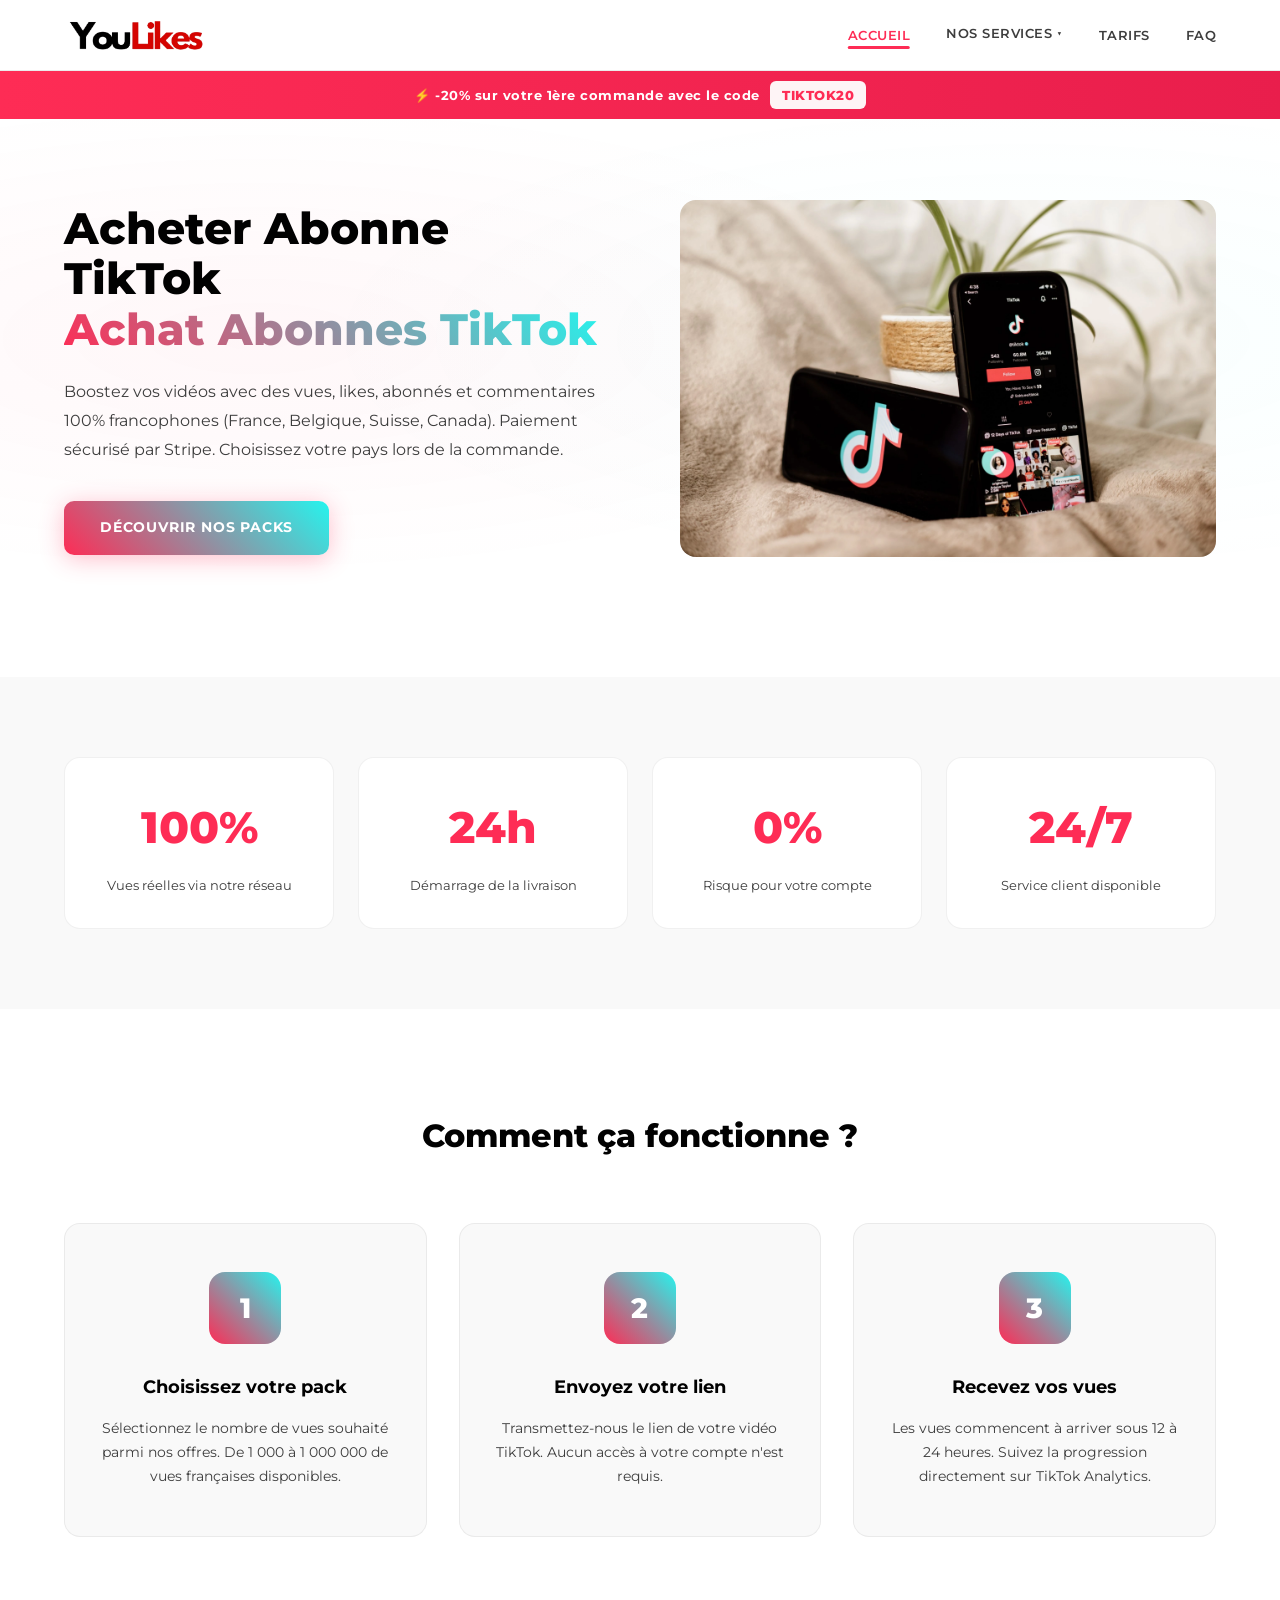
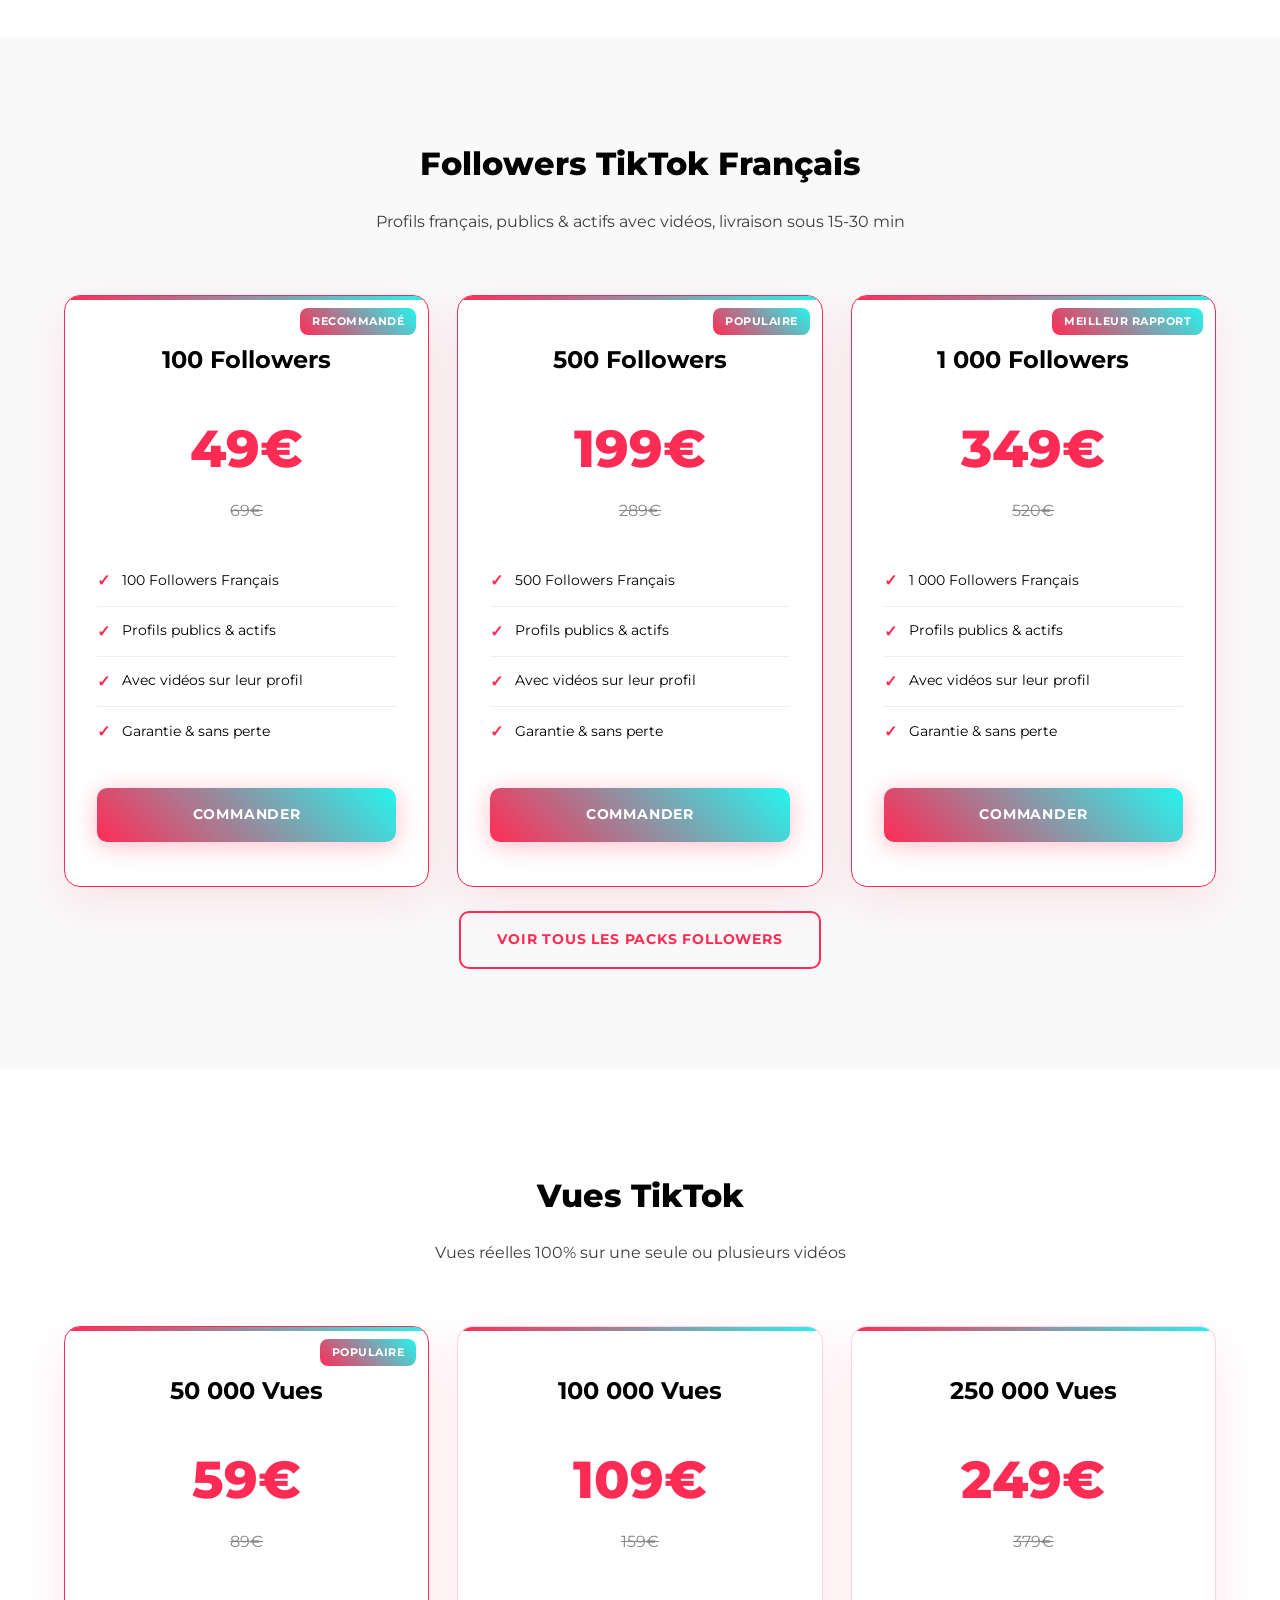
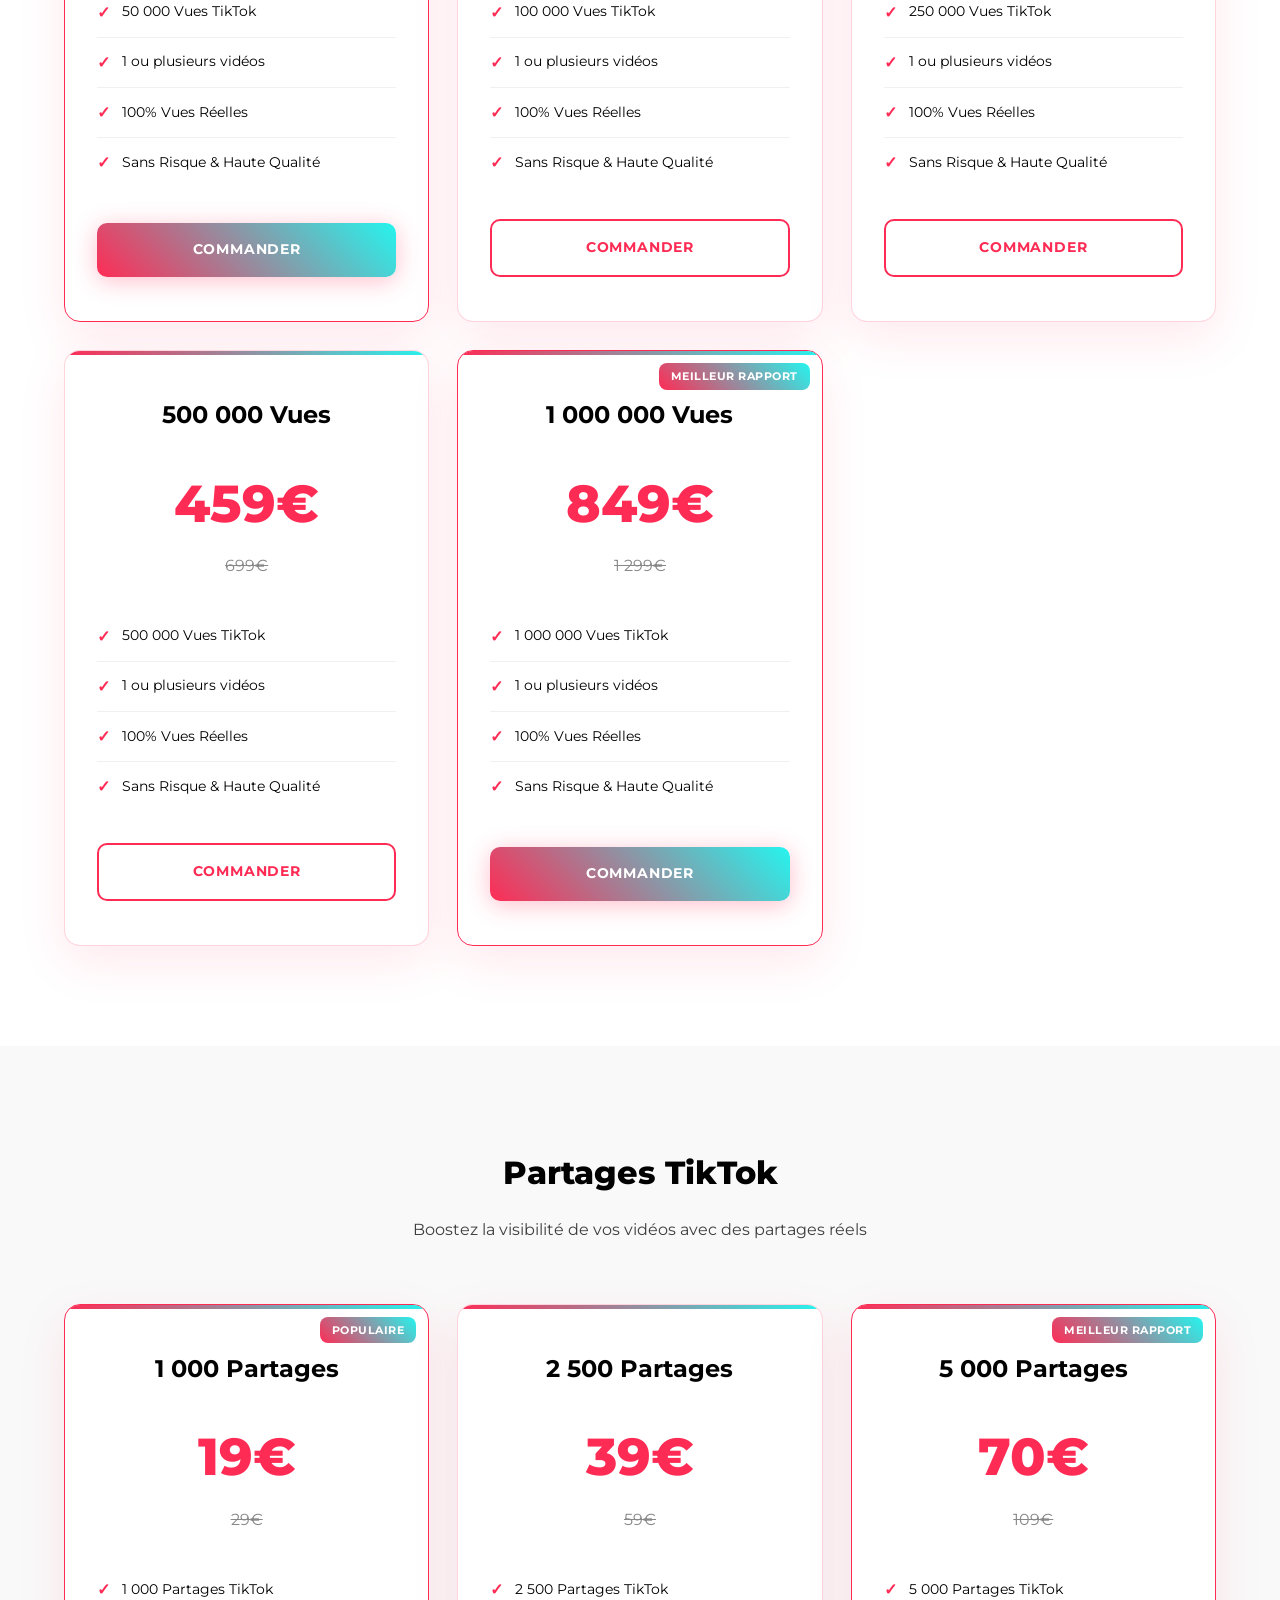
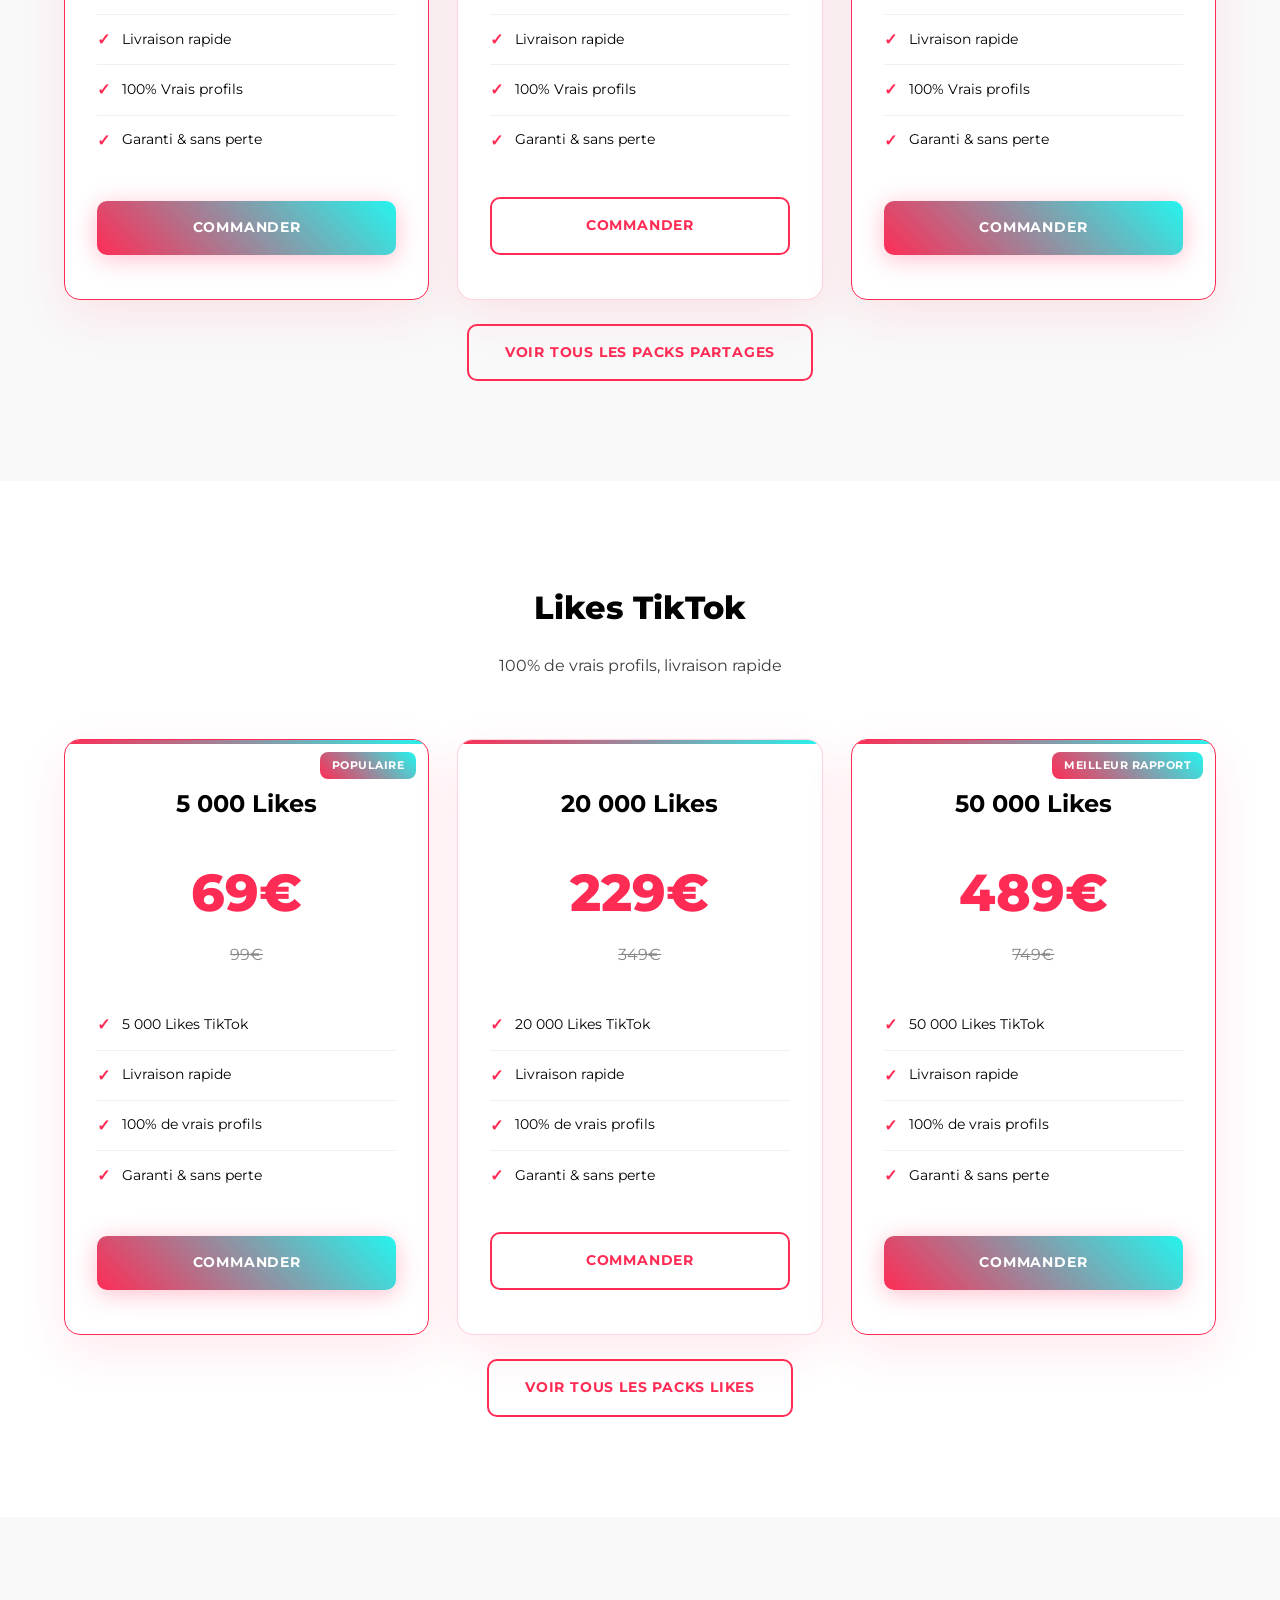
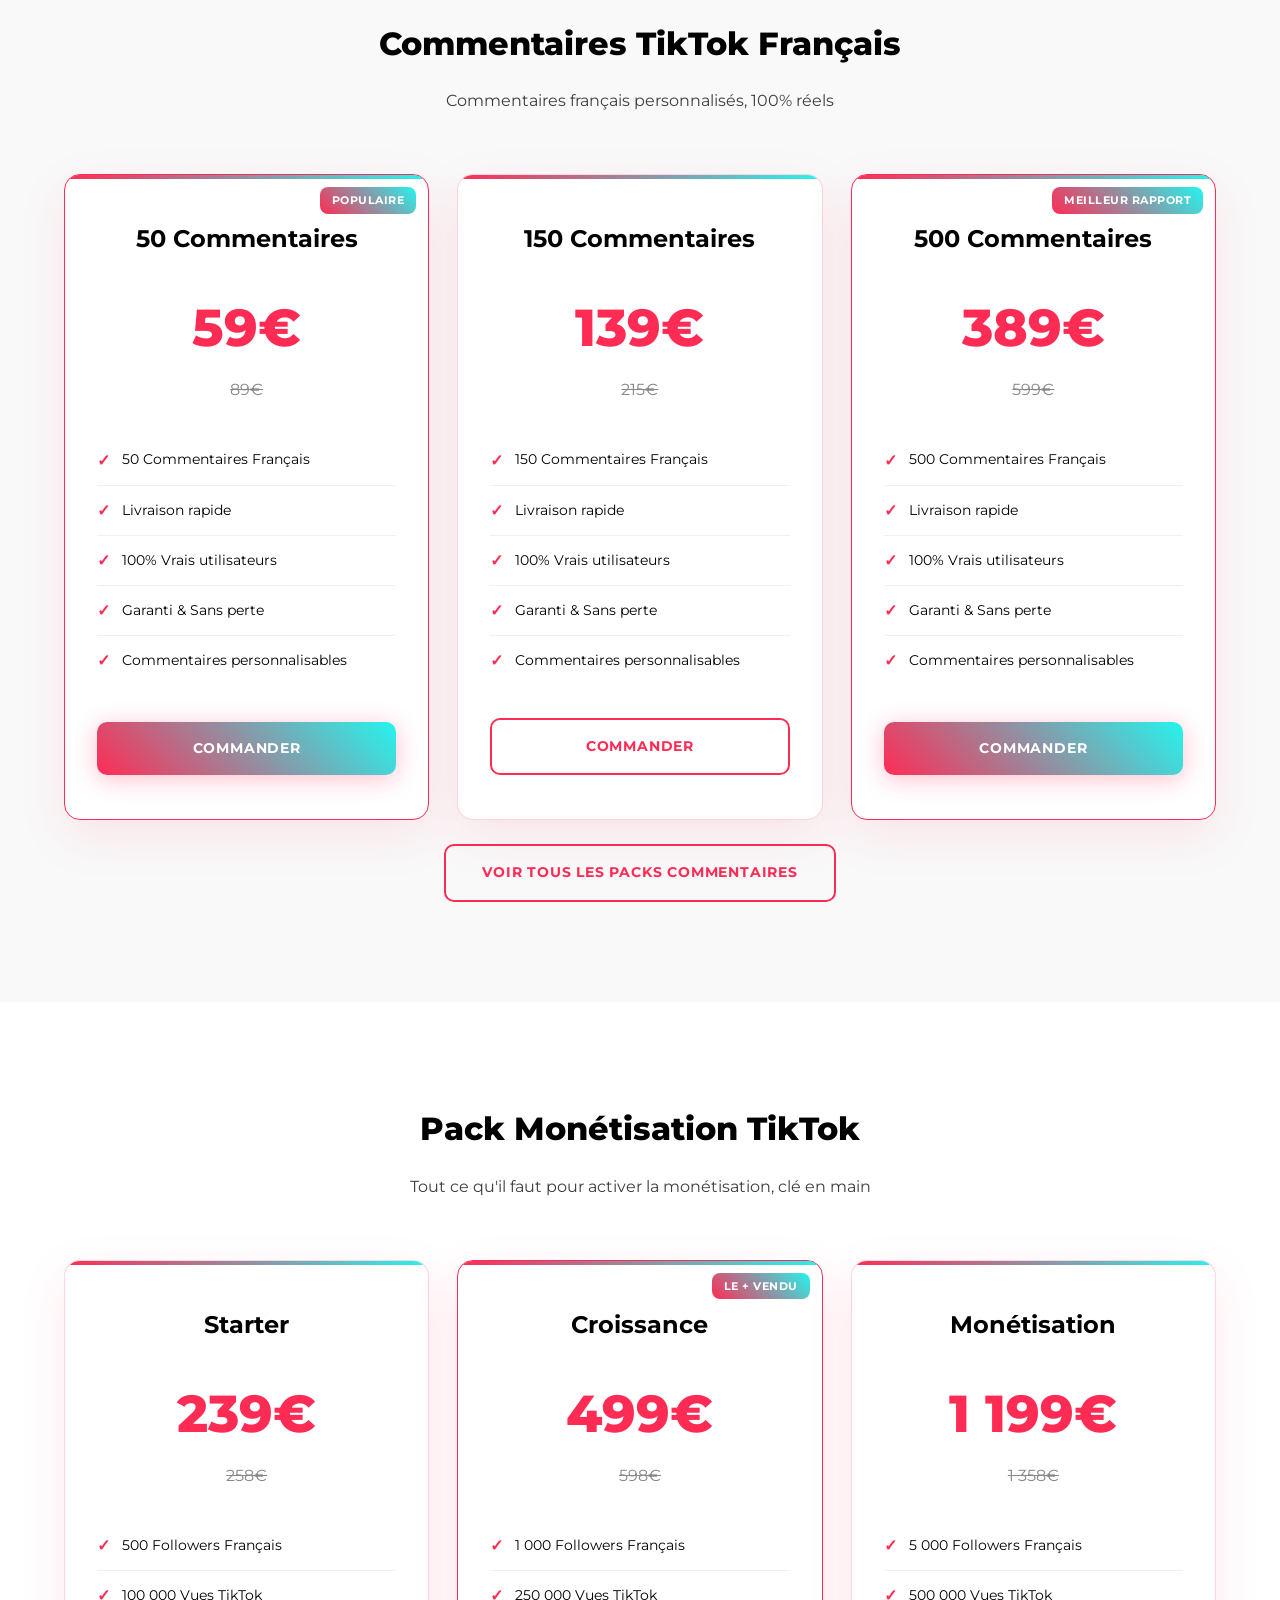
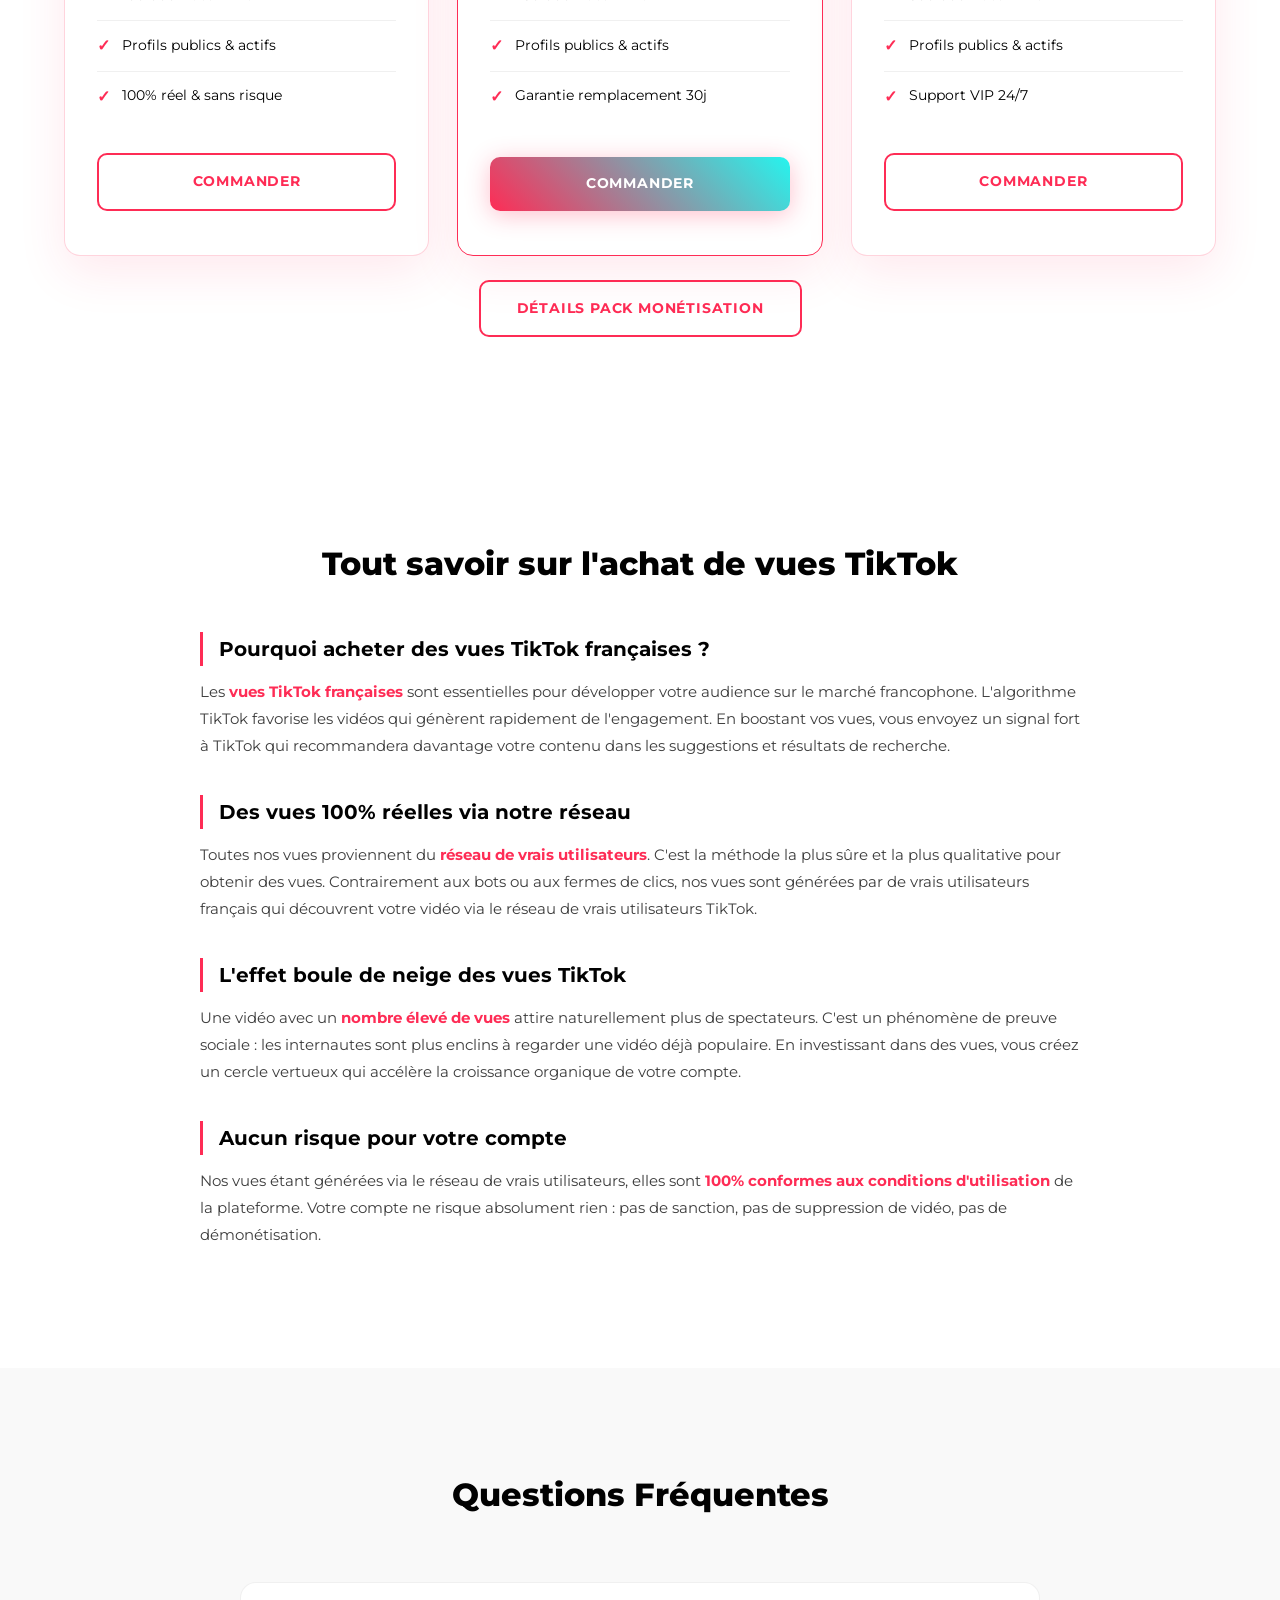
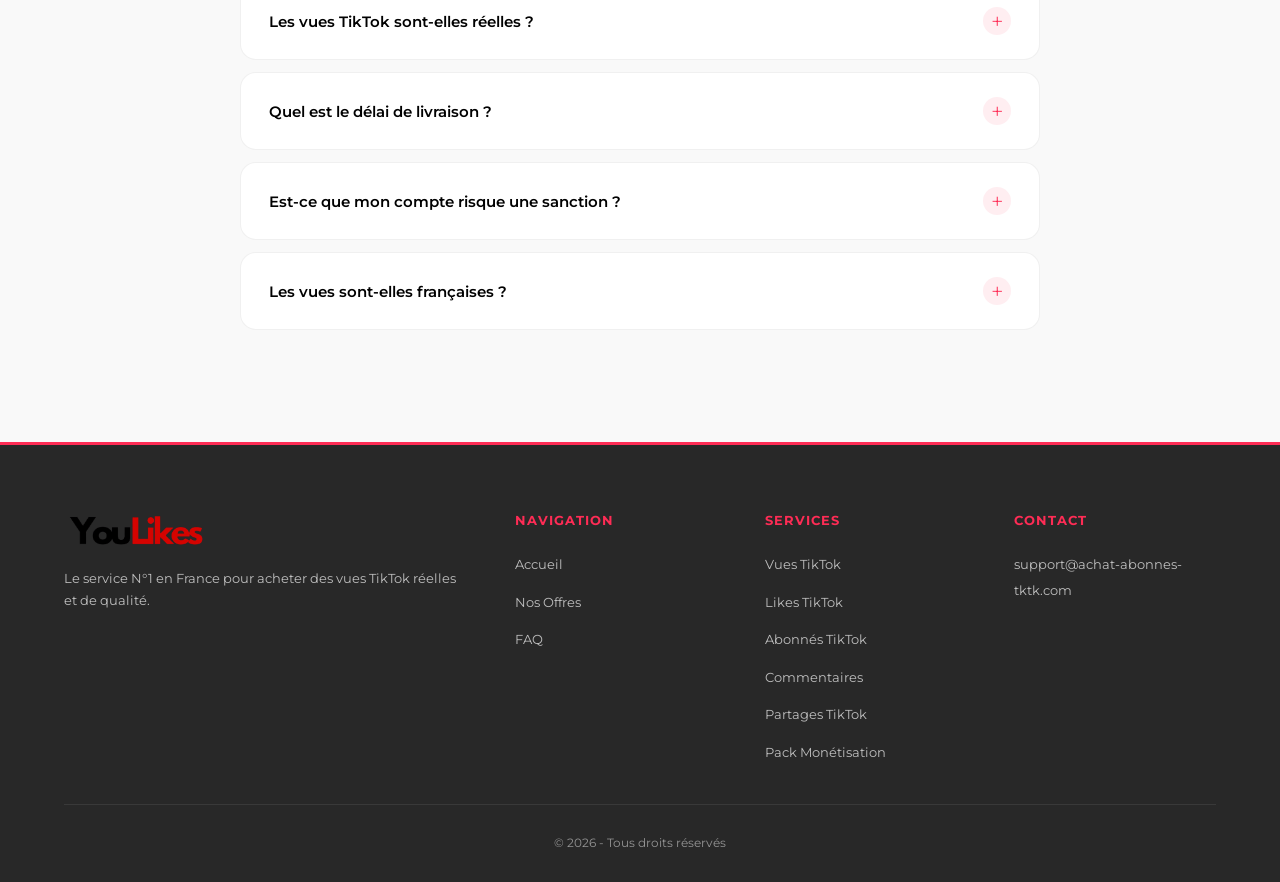
==== commit 272ebcce: "Audit final - corrections accents, liens, SEO, nouvelles pages" ====
--- a/index.html
+++ b/index.html
@@ -4,19 +4,19 @@
     <meta charset="UTF-8">
     <meta name="viewport" content="width=device-width, initial-scale=1.0">
     <meta name="robots" content="index, follow">
-    <title>Acheter Abonnes TikTok - Achat Vues TikTok</title>
-    <meta name="description" content="Achetez des vues TikTok et des followers TikTok francais 100% reels. Vues sur une ou plusieurs videos, livraison rapide et sans risque. A partir de 59 euros les 50 000 vues.">
+    <title>Acheter Abonne TikTok - Achat Abonnes TikTok</title>
+    <meta name="description" content="Achetez des vues TikTok et des followers TikTok français 100% réels. Vues sur une ou plusieurs videos, livraison rapide et sans risque. À partir de 59 euros les 50 000 vues.">
     <link rel="canonical" href="https://achat-abonnes-tktk.com/"/>
     <link rel="alternate" hreflang="fr-FR" href="https://achat-abonnes-tktk.com/"/>
     <link rel="alternate" hreflang="x-default" href="https://achat-abonnes-tktk.com/"/>
     <meta property="og:type" content="website">
     <meta property="og:url" content="https://achat-abonnes-tktk.com/">
     <meta property="og:title" content="Acheter des Vues TikTok">
-    <meta property="og:description" content="Achetez des vues TikTok et followers francais 100% reels. Vues sur une ou plusieurs videos. A partir de 59 euros les 50 000 vues.">
+    <meta property="og:description" content="Achetez des vues TikTok et followers français 100% réels. Vues sur une ou plusieurs videos. À partir de 59 euros les 50 000 vues.">
     <meta property="og:image" content="https://achat-abonnes-tktk.com/logo.png">
     <meta name="twitter:card" content="summary_large_image">
     <meta name="twitter:title" content="Acheter Vue TikTok Pas Cher">
-    <meta name="twitter:description" content="Achetez des vues TikTok francaises 100% reelles. Vues Ads haute qualite, livraison rapide et sans risque.">
+    <meta name="twitter:description" content="Achetez des vues TikTok françaises 100% réelles. Vues Ads haute qualité, livraison rapide et sans risque.">
     <meta name="twitter:image" content="https://achat-abonnes-tktk.com/logo.png">
     <link rel="preconnect" href="https://fonts.googleapis.com">
     <link rel="preconnect" href="https://fonts.gstatic.com" crossorigin>
@@ -37,15 +37,15 @@
                 "name": "Comment faire un achat de vue TikTok ?",
                 "acceptedAnswer": {
                     "@type": "Answer",
-                    "text": "Pour un achat vue tiktok, il suffit de choisir votre pack, envoyer le lien de votre video et recevoir vos vues sous 12 a 24h. Toutes nos vues sont reelles via notre réseau."
+                    "text": "Pour un achat vue tiktok, il suffit de choisir votre pack, envoyer le lien de votre video et recevoir vos vues sous 12 a 24h. Toutes nos vues sont réelles via notre réseau."
                 }
             },
             {
                 "@type": "Question",
-                "name": "Ou acheter des vues TikTok de qualite ?",
+                "name": "Ou acheter des vues TikTok de qualité ?",
                 "acceptedAnswer": {
                     "@type": "Answer",
-                    "text": "Pour acheter des vues tiktok, notre site est le meilleur site pour acheter des vues tiktok en France. Nous proposons un achat vues tiktok 100% reelles via notre réseau de comptes réels."
+                    "text": "Pour acheter des vues tiktok, notre site est le meilleur site pour acheter des vues tiktok en France. Nous proposons un achat vues tiktok 100% réelles via notre réseau de comptes réels."
                 }
             },
             {
@@ -53,15 +53,15 @@
                 "name": "Peut-on acheter vue TikTok pas cher ?",
                 "acceptedAnswer": {
                     "@type": "Answer",
-                    "text": "Oui, vous pouvez acheter vue tiktok pas cher a partir de 6.90 euros les 1000 vues. Le vue tiktok prix varie selon le volume commande. Consultez notre grille de prix vu tiktok pour trouver l'offre adaptee a votre budget."
+                    "text": "Oui, vous pouvez acheter des vues tiktok a partir de 59 euros les 50 000 vues. Le prix varie selon le volume commande. Consultez notre grille tarifaire pour trouver l'offre adaptée a votre budget."
                 }
             },
             {
                 "@type": "Question",
-                "name": "Comment acheter des abonnes TikTok ?",
+                "name": "Comment acheter des followers TikTok français ?",
                 "acceptedAnswer": {
                     "@type": "Answer",
-                    "text": "Pour acheter abonne tiktok ou acheter des abonnes tiktok, choisissez parmi nos packs. L'achat abonnes tiktok demarre a 89 euros pour 1000 abonnes. Vous pouvez acheter 1000 abonnes tiktok comme acheter 100000 abonnes tiktok selon vos besoins. Nous sommes le meilleur site pour acheter des abonnes tiktok."
+                    "text": "Pour acheter des followers tiktok français, choisissez parmi nos packs. L'achat démarre a 49 euros pour 100 followers français réels, actifs avec des videos et profils publics. Livraison sous 15 a 30 minutes."
                 }
             },
             {
@@ -69,7 +69,7 @@
                 "name": "Comment acheter des likes TikTok ?",
                 "acceptedAnswer": {
                     "@type": "Answer",
-                    "text": "Pour acheter des likes tiktok, selectionnez le pack souhaite parmi nos offres. Tous nos likes proviennent de vrais profils et sont livres progressivement pour un resultat naturel."
+                    "text": "Pour acheter des likes tiktok, sélectionnez le pack souhaité parmi nos offres. Tous nos likes proviennent de vrais profils et sont livres progressivement pour un resultat naturel."
                 }
             },
             {
@@ -77,23 +77,23 @@
                 "name": "Peut-on acheter des followers TikTok ?",
                 "acceptedAnswer": {
                     "@type": "Answer",
-                    "text": "Oui, acheter followers tiktok est possible via nos packs abonnes. Nos followers sont 100% reels, garantis sans perte, et livres de maniere progressive."
+                    "text": "Oui, acheter followers tiktok est possible via nos packs abonnes. Nos followers sont 100% réels, garantis sans perte, et livres de maniere progressive."
                 }
             },
             {
                 "@type": "Question",
-                "name": "Comment atteindre les partages tiktok TikTok ?",
+                "name": "Peut-on acheter des partages TikTok ?",
                 "acceptedAnswer": {
                     "@type": "Answer",
-                    "text": "Pour atteindre les partages TikTok necessaires a la monetisation, nous proposons des packs de partages tiktok. Nos packs demarrent a 19 euros pour 1000 partages."
+                    "text": "Oui, nos packs de partages TikTok démarrent a 19 euros pour 1000 partages. Les partages boostent la visibilite de vos videos sur la page Pour Toi."
                 }
             },
             {
                 "@type": "Question",
-                "name": "Comment monetiser son compte TikTok ?",
+                "name": "Comment monétiser son compte TikTok ?",
                 "acceptedAnswer": {
                     "@type": "Answer",
-                    "text": "Pour la monetisation tiktok, il faut partages tiktok et 1000 abonnes. Nos packs vous permettent de monetiser tiktok rapidement. Pour monetiser son compte tiktok, notre pack Monetisation cle en main est la solution ideale a partir de 319 euros."
+                    "text": "Pour la monétisation TikTok, il faut 10 000 followers et 100 000 vues sur les 30 derniers jours. Nos packs monétisation combinent followers et vues a partir de 239 euros."
                 }
             }
         ]
@@ -105,7 +105,7 @@
             "@context": "https://schema.org",
             "@type": "Product",
             "name": "Acheter Vues TikTok",
-            "description": "Achat vues tiktok 100% reelles. Acheter vues tiktok a partir de 59 euros les 50 000 vues. Vues sur une seule ou plusieurs videos. Acheter des vues tiktok de qualite en France. Vue tiktok prix imbattable. Livraison rapide.",
+            "description": "Achat vues tiktok 100% réelles. Acheter vues tiktok a partir de 59 euros les 50 000 vues. Vues sur une seule ou plusieurs videos. Acheter des vues tiktok de qualité en France. Vue tiktok prix imbattable. Livraison rapide.",
             "brand": {
                 "@type": "Brand",
                 "name": "TkTkBoost"
@@ -124,7 +124,7 @@
             "@context": "https://schema.org",
             "@type": "Product",
             "name": "Acheter Likes TikTok",
-            "description": "Acheter des likes tiktok 100% reels. Acheter likes tiktok a partir de 69 euros les 5000 likes. Achat like tiktok securise. Livraison rapide et sans risque, garantie sans perte.",
+            "description": "Acheter des likes tiktok 100% réels. Acheter likes tiktok a partir de 69 euros les 5000 likes. Achat like tiktok sécurisé. Livraison rapide et sans risque, garantie sans perte.",
             "brand": {
                 "@type": "Brand",
                 "name": "TkTkBoost"
@@ -143,7 +143,7 @@
             "@context": "https://schema.org",
             "@type": "Product",
             "name": "Acheter Followers TikTok Francais",
-            "description": "Acheter followers tiktok francais reels et actifs avec videos. Achat abonnes tiktok a partir de 49 euros les 100 followers. Profils publics et actifs. Livraison sous 15-30 minutes. Meilleur site pour acheter des abonnes tiktok en France.",
+            "description": "Acheter followers tiktok français réels et actifs avec videos. Achat abonnes tiktok a partir de 49 euros les 100 followers. Profils publics et actifs. Livraison sous 15-30 minutes. Meilleur site pour acheter des abonnes tiktok en France.",
             "brand": {
                 "@type": "Brand",
                 "name": "TkTkBoost"
@@ -162,7 +162,7 @@
             "@context": "https://schema.org",
             "@type": "Product",
             "name": "Partages TikTok",
-            "description": "Acheter partages tiktok 100% reels. Boostez la visibilite de vos videos TikTok avec des partages de qualite. A partir de 19 euros les 1000 partages, livraison rapide et securisee.",
+            "description": "Acheter partages tiktok 100% réels. Boostez la visibilite de vos videos TikTok avec des partages de qualité. À partir de 19 euros les 1000 partages, livraison rapide et sécurisée.",
             "brand": {
                 "@type": "Brand",
                 "name": "TkTkBoost"
@@ -181,7 +181,7 @@
             "@context": "https://schema.org",
             "@type": "Product",
             "name": "Monetisation TikTok",
-            "description": "Monetisation tiktok cle en main. Pack followers francais + vues TikTok pour rejoindre le Programme Creativite TikTok. 10 000 followers et 100 000 vues requis. A partir de 239 euros.",
+            "description": "Monetisation tiktok cle en main. Pack followers français + vues TikTok pour rejoindre le Programme Creativite TikTok. 10 000 followers et 100 000 vues requis. À partir de 239 euros.",
             "brand": {
                 "@type": "Brand",
                 "name": "TkTkBoost"
@@ -212,11 +212,11 @@
                         <a href="#" class="nav-link" title="Nos Services">Nos Services <span class="dropdown-arrow">&#9660;</span></a>
                         <div class="dropdown-menu">
                             <a href="https://achat-abonnes-tktk.com/#offres" title="achat vue tiktok">Vues TikTok</a>
-                            <a href="https://achat-abonnes-tktk.com/acheter-des-likes-tiktok.html" title="acheter des likes tiktok">Likes TikTok</a>
-                            <a href="https://achat-abonnes-tktk.com/acheter-abonnes-tiktok.html" title="acheter des abonnés tiktok">Abonnés TikTok</a>
-                            <a href="https://achat-abonnes-tktk.com/acheter-commentaires-tiktok.html" title="acheter commentaires tiktok">Commentaires</a>
-                            <a href="https://achat-abonnes-tktk.com/acheter-partages-tiktok.html" title="partages TikTok">Partages TikTok</a>
-                            <a href="https://achat-abonnes-tktk.com/monetisation-tiktok.html" title="monetisation tiktok">Pack Monétisation</a>
+                            <a href="https://achat-abonnes-tktk.com/acheter-like-tiktok.html" title="acheter des likes tiktok">Likes TikTok</a>
+                            <a href="https://achat-abonnes-tktk.com/acheter-followers-tiktok.html" title="acheter des abonnés tiktok">Abonnés TikTok</a>
+                            <a href="https://achat-abonnes-tktk.com/acheter-commentaire-tiktok.html" title="acheter commentaires tiktok">Commentaires</a>
+                            <a href="https://achat-abonnes-tktk.com/acheter-des-partages-tiktok.html" title="partages TikTok">Partages TikTok</a>
+                            <a href="https://achat-abonnes-tktk.com/monetiser-tiktok.html" title="monétisation tiktok">Pack Monétisation</a>
                         </div>
                     </li>
                     <li><a href="#offres" class="nav-link" title="Tarifs">Tarifs</a></li>
@@ -235,12 +235,12 @@
     <section id="accueil" class="hero">
         <div class="container">
             <div class="hero-content">
-                <h1>Acheter Abonne TikTok<br><span class="highlight">Achat Vue TikTok</span></h1>
+                <h1>Acheter Abonne TikTok<br><span class="highlight">Achat Abonnes TikTok</span></h1>
                 <p class="hero-subtitle">Boostez vos vidéos avec des vues, likes, abonnés et commentaires 100% francophones (France, Belgique, Suisse, Canada). Paiement sécurisé par Stripe. Choisissez votre pays lors de la commande.</p>
                 <a href="#offres" class="btn btn-primary" title="acheter vue tiktok pas cher">Découvrir nos Packs</a>
             </div>
             <div class="hero-image">
-                <img src="hero.jpg" alt="tiktok acheter des vues" title="vue tiktok prix" class="hero-img" loading="eager" width="1400" height="787">
+                <img src="hero.webp" alt="tiktok acheter des vues" title="vue tiktok prix" class="hero-img" loading="eager" width="1400" height="787">
             </div>
         </div>
     </section>
@@ -295,7 +295,6 @@
         </div>
     </section>
 
-    <!-- 1. FOLLOWERS TIKTOK -->
     <section id="offres" class="pricing">
         <div class="container">
             <h2 class="section-title">Followers TikTok Français</h2>
@@ -338,11 +337,10 @@
                     <a href="https://buy.stripe.com/9B6bJ1gNYb4Tfdceqo6Na0y" class="btn btn-primary" title="Commander 1000 followers TikTok" rel="noopener" target="_blank">Commander</a>
                 </div>
             </div>
-            <div style="text-align:center;margin-top:24px;"><a href="https://achat-abonnes-tktk.com/acheter-abonnes-tiktok.html" class="btn btn-outline" title="acheter abonnes tiktok">Voir tous les packs Followers</a></div>
-        </div>
-    </section>
-
-    <!-- 2. VUES TIKTOK -->
+            <div style="text-align:center;margin-top:24px;"><a href="https://achat-abonnes-tktk.com/acheter-followers-tiktok.html" class="btn btn-outline" title="acheter abonnes tiktok">Voir tous les packs Followers</a></div>
+        </div>
+    </section>
+
     <section id="vues" class="pricing" style="background:#ffffff;">
         <div class="container">
             <h2 class="section-title">Vues TikTok</h2>
@@ -409,7 +407,6 @@
         </div>
     </section>
 
-    <!-- 3. PARTAGES TIKTOK -->
     <section id="partages" class="pricing">
         <div class="container">
             <h2 class="section-title">Partages TikTok</h2>
@@ -451,11 +448,10 @@
                     <a href="https://buy.stripe.com/5kQdR98hsb4T8OOgyw6Na0r" class="btn btn-primary" title="Commander 5000 partages TikTok" rel="noopener" target="_blank">Commander</a>
                 </div>
             </div>
-            <div style="text-align:center;margin-top:24px;"><a href="https://achat-abonnes-tktk.com/acheter-partages-tiktok.html" class="btn btn-outline" title="acheter partages tiktok">Voir tous les packs Partages</a></div>
-        </div>
-    </section>
-
-    <!-- 4. LIKES TIKTOK -->
+            <div style="text-align:center;margin-top:24px;"><a href="https://achat-abonnes-tktk.com/acheter-des-partages-tiktok.html" class="btn btn-outline" title="acheter partages tiktok">Voir tous les packs Partages</a></div>
+        </div>
+    </section>
+
     <section id="likes" class="pricing" style="background:#ffffff;">
         <div class="container">
             <h2 class="section-title">Likes TikTok</h2>
@@ -497,11 +493,10 @@
                     <a href="https://buy.stripe.com/8x200j1T44Gv0ii5TS6Na0R" class="btn btn-primary" title="Commander 50000 likes TikTok" rel="noopener" target="_blank">Commander</a>
                 </div>
             </div>
-            <div style="text-align:center;margin-top:24px;"><a href="https://achat-abonnes-tktk.com/acheter-des-likes-tiktok.html" class="btn btn-outline" title="acheter des likes tiktok">Voir tous les packs Likes</a></div>
-        </div>
-    </section>
-
-    <!-- 5. COMMENTAIRES TIKTOK -->
+            <div style="text-align:center;margin-top:24px;"><a href="https://achat-abonnes-tktk.com/acheter-like-tiktok.html" class="btn btn-outline" title="acheter des likes tiktok">Voir tous les packs Likes</a></div>
+        </div>
+    </section>
+
     <section id="commentaires" class="pricing">
         <div class="container">
             <h2 class="section-title">Commentaires TikTok Français</h2>
@@ -546,12 +541,11 @@
                     <a href="https://buy.stripe.com/aFa7sL9lw4Gv3uugyw6Na0v" class="btn btn-primary" title="Commander 500 commentaires TikTok" rel="noopener" target="_blank">Commander</a>
                 </div>
             </div>
-            <div style="text-align:center;margin-top:24px;"><a href="https://achat-abonnes-tktk.com/acheter-commentaires-tiktok.html" class="btn btn-outline" title="acheter commentaires tiktok">Voir tous les packs Commentaires</a></div>
-        </div>
-    </section>
-
-    <!-- 6. PACK MONETISATION -->
-    <section id="monetisation" class="pricing" style="background:#ffffff;">
+            <div style="text-align:center;margin-top:24px;"><a href="https://achat-abonnes-tktk.com/acheter-commentaire-tiktok.html" class="btn btn-outline" title="acheter commentaires tiktok">Voir tous les packs Commentaires</a></div>
+        </div>
+    </section>
+
+    <section id="monétisation" class="pricing" style="background:#ffffff;">
         <div class="container">
             <h2 class="section-title">Pack Monétisation TikTok</h2>
             <p class="section-subtitle">Tout ce qu'il faut pour activer la monétisation, clé en main</p>
@@ -591,7 +585,7 @@
                     <a href="https://buy.stripe.com/bJebJ17do6OD6GG8206Na0o" class="btn btn-outline" title="Commander le pack Monétisation" rel="noopener" target="_blank">Commander</a>
                 </div>
             </div>
-            <div style="text-align:center;margin-top:24px;"><a href="https://achat-abonnes-tktk.com/monetisation-tiktok.html" class="btn btn-outline" title="monetiser tiktok">Détails Pack Monétisation</a></div>
+            <div style="text-align:center;margin-top:24px;"><a href="https://achat-abonnes-tktk.com/monetiser-tiktok.html" class="btn btn-outline" title="monétiser tiktok">Détails Pack Monétisation</a></div>
         </div>
     </section>
 
@@ -603,13 +597,13 @@
                 <p>Les <strong>vues TikTok françaises</strong> sont essentielles pour développer votre audience sur le marché francophone. L'algorithme TikTok favorise les vidéos qui génèrent rapidement de l'engagement. En boostant vos vues, vous envoyez un signal fort à TikTok qui recommandera davantage votre contenu dans les suggestions et résultats de recherche.</p>
 
                 <h3>Des vues 100% réelles via notre réseau</h3>
-                <p>Toutes nos vues proviennent du <strong>réseau publicitaire officiel TikTok Ads</strong>. C'est la méthode la plus sûre et la plus qualitative pour obtenir des vues. Contrairement aux bots ou aux fermes de clics, nos vues sont générées par de vrais utilisateurs français qui découvrent votre vidéo via le système publicitaire de TikTok.</p>
+                <p>Toutes nos vues proviennent du <strong>réseau de vrais utilisateurs</strong>. C'est la méthode la plus sûre et la plus qualitative pour obtenir des vues. Contrairement aux bots ou aux fermes de clics, nos vues sont générées par de vrais utilisateurs français qui découvrent votre vidéo via le réseau de vrais utilisateurs TikTok.</p>
 
                 <h3>L'effet boule de neige des vues TikTok</h3>
                 <p>Une vidéo avec un <strong>nombre élevé de vues</strong> attire naturellement plus de spectateurs. C'est un phénomène de preuve sociale : les internautes sont plus enclins à regarder une vidéo déjà populaire. En investissant dans des vues, vous créez un cercle vertueux qui accélère la croissance organique de votre compte.</p>
 
                 <h3>Aucun risque pour votre compte</h3>
-                <p>Nos vues étant générées via le système officiel TikTok Ads, elles sont <strong>100% conformes aux conditions d'utilisation</strong> de la plateforme. Votre compte ne risque absolument rien : pas de sanction, pas de suppression de vidéo, pas de démonétisation.</p>
+                <p>Nos vues étant générées via le réseau de vrais utilisateurs, elles sont <strong>100% conformes aux conditions d'utilisation</strong> de la plateforme. Votre compte ne risque absolument rien : pas de sanction, pas de suppression de vidéo, pas de démonétisation.</p>
             </div>
         </div>
     </section>
@@ -624,7 +618,7 @@
                         <span class="faq-icon">+</span>
                     </button>
                     <div class="faq-answer">
-                        <p>Oui, toutes nos vues proviennent de comptes réels via le système TikTok Ads. Elles sont 100% sécurisées et conformes aux conditions d'utilisation de TikTok.</p>
+                        <p>Oui, toutes nos vues proviennent de comptes réels via le réseau de comptes réels. Elles sont 100% sécurisées et conformes aux conditions d'utilisation de TikTok.</p>
                     </div>
                 </div>
                 <div class="faq-item">
@@ -642,7 +636,7 @@
                         <span class="faq-icon">+</span>
                     </button>
                     <div class="faq-answer">
-                        <p>Non, nos vues proviennent du réseau publicitaire TikTok Ads. C'est la méthode la plus sûre et la plus naturelle pour obtenir des vues. Aucun risque pour votre compte.</p>
+                        <p>Non, nos vues proviennent du réseau de vrais utilisateurs. C'est la méthode la plus sûre et la plus naturelle pour obtenir des vues. Aucun risque pour votre compte.</p>
                     </div>
                 </div>
                 <div class="faq-item">
@@ -658,31 +652,6 @@
         </div>
     </section>
 
-    <!-- TEMOIGNAGES CLIENTS -->
-    <section class="testimonials">
-        <div class="container">
-            <h2 class="section-title">Avis de nos Clients</h2>
-            <p class="section-subtitle">Ils nous font confiance pour booster leur compte TikTok</p>
-            <div class="testimonials-grid">
-                <div class="testimonial-card">
-                    <img src="achat-vue-tiktok-avis-client-1.webp" alt="achat vue tiktok - avis client satisfait" title="achat vue tiktok avis" loading="lazy" width="600" height="400">
-                </div>
-                <div class="testimonial-card">
-                    <img src="acheter-des-vues-tiktok-avis-client-2.webp" alt="acheter des vues tiktok - témoignage client" title="acheter des vues tiktok avis" loading="lazy" width="600" height="400">
-                </div>
-                <div class="testimonial-card">
-                    <img src="acheter-abonne-tiktok-avis-client-3.webp" alt="acheter abonné tiktok - avis client vérifié" title="acheter abonne tiktok avis" loading="lazy" width="600" height="400">
-                </div>
-                <div class="testimonial-card">
-                    <img src="acheter-des-likes-tiktok-avis-client-4.webp" alt="acheter des likes tiktok - retour client" title="acheter des likes tiktok avis" loading="lazy" width="600" height="400">
-                </div>
-                <div class="testimonial-card">
-                    <img src="monetisation-tiktok-avis-client-5.webp" alt="monetiser compte tiktok" title="tiktok studio monetisation" loading="lazy" width="600" height="400">
-                </div>
-            </div>
-        </div>
-    </section>
-
     <footer class="footer">
         <div class="container">
             <div class="footer-content">
@@ -703,12 +672,12 @@
                 <div class="footer-links">
                     <h4>Services</h4>
                     <ul>
-                        <li><a href="https://achat-abonnes-tktk.com/" title="acheter des vues tiktok">Vues TikTok</a></li>
-                        <li><a href="https://achat-abonnes-tktk.com/acheter-des-likes-tiktok.html" title="acheter des likes tiktok">Likes TikTok</a></li>
-                        <li><a href="https://achat-abonnes-tktk.com/acheter-abonnes-tiktok.html" title="site pour acheter des abonnes tiktok">Abonnés TikTok</a></li>
-                        <li><a href="https://achat-abonnes-tktk.com/acheter-commentaires-tiktok.html" title="acheter commentaire tiktok">Commentaires</a></li>
-                        <li><a href="https://achat-abonnes-tktk.com/acheter-partages-tiktok.html" title="partages tiktok">Partages TikTok</a></li>
-                        <li><a href="https://achat-abonnes-tktk.com/monetisation-tiktok.html" title="monetiser son compte tiktok">Pack Monétisation</a></li>
+                        <li><a href="https://achat-abonnes-tktk.com/acheter-vue-tiktok.html" title="acheter des vues tiktok">Vues TikTok</a></li>
+                        <li><a href="https://achat-abonnes-tktk.com/acheter-like-tiktok.html" title="acheter des likes tiktok">Likes TikTok</a></li>
+                        <li><a href="https://achat-abonnes-tktk.com/acheter-followers-tiktok.html" title="site pour acheter des abonnes tiktok">Abonnés TikTok</a></li>
+                        <li><a href="https://achat-abonnes-tktk.com/acheter-commentaire-tiktok.html" title="acheter commentaire tiktok">Commentaires</a></li>
+                        <li><a href="https://achat-abonnes-tktk.com/acheter-des-partages-tiktok.html" title="partages tiktok">Partages TikTok</a></li>
+                        <li><a href="https://achat-abonnes-tktk.com/monetiser-tiktok.html" title="monétiser son compte tiktok">Pack Monétisation</a></li>
                     </ul>
                 </div>
                 <div class="footer-links">
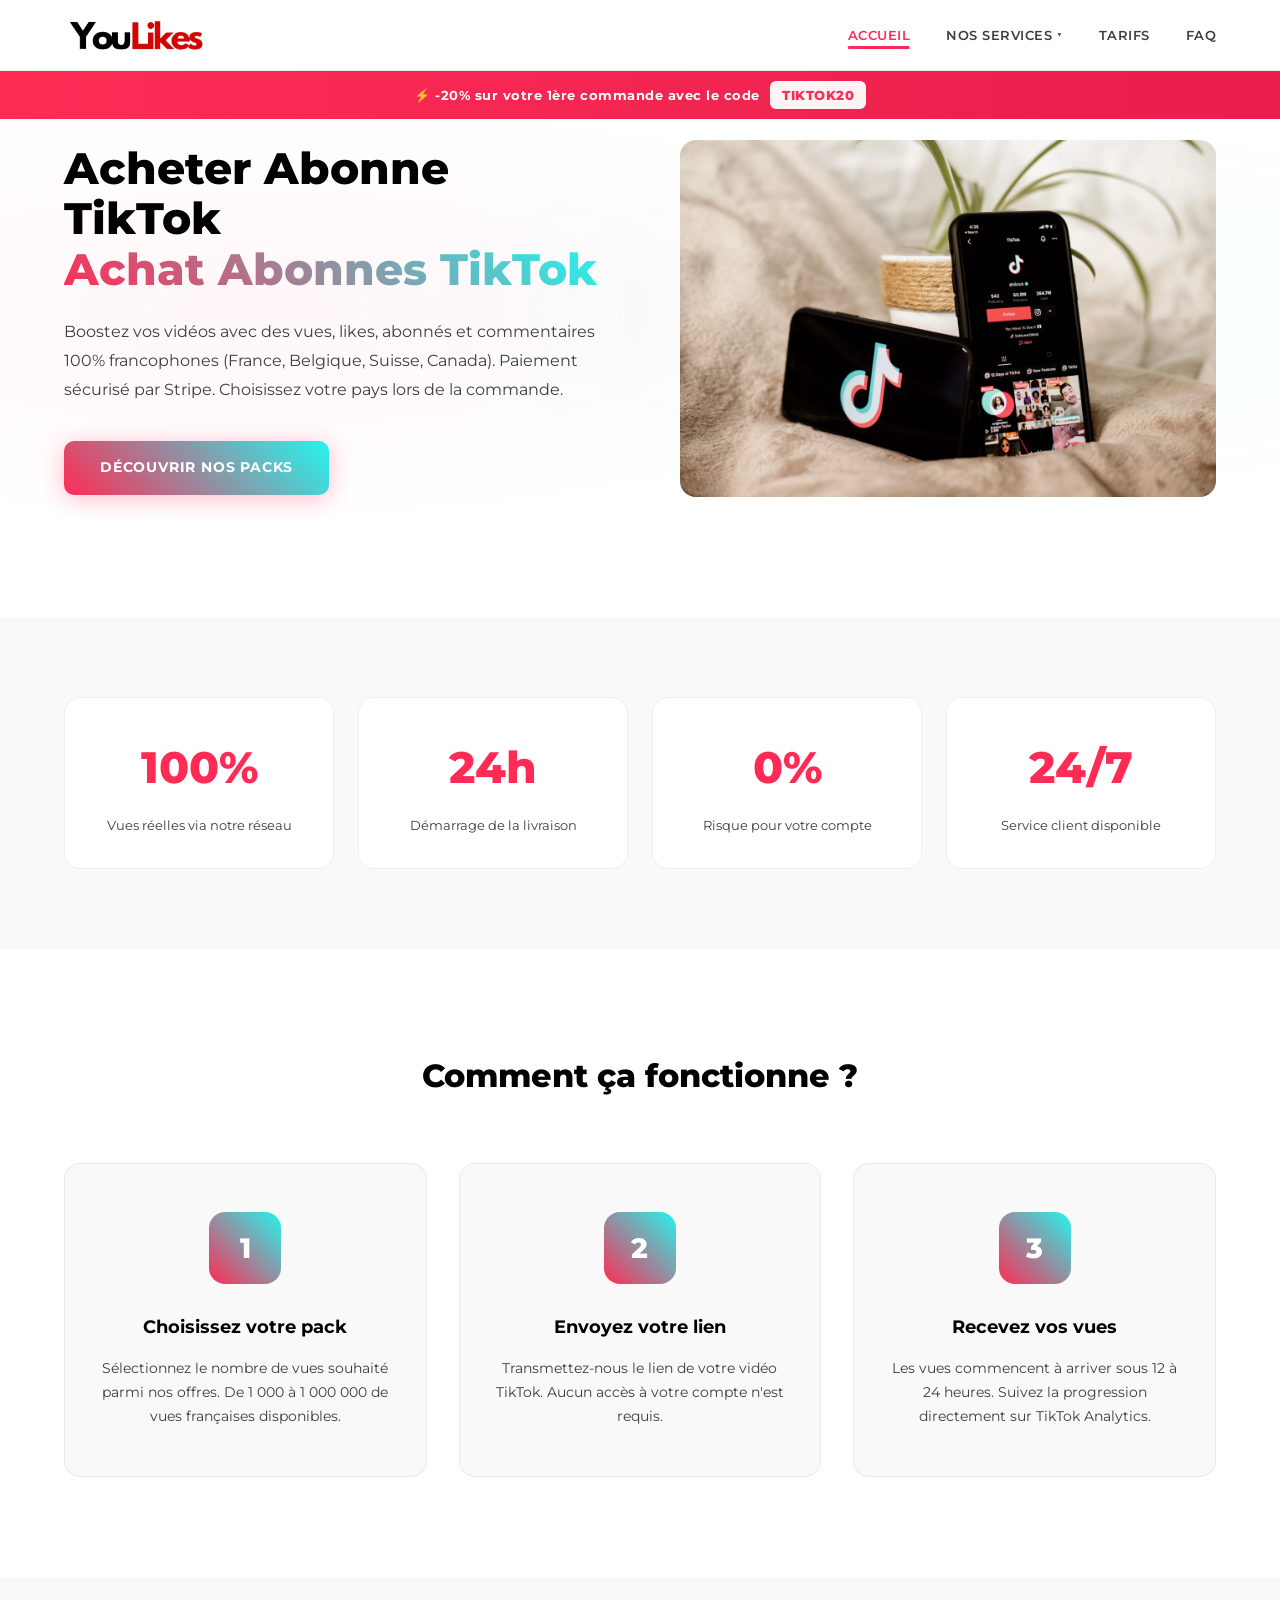
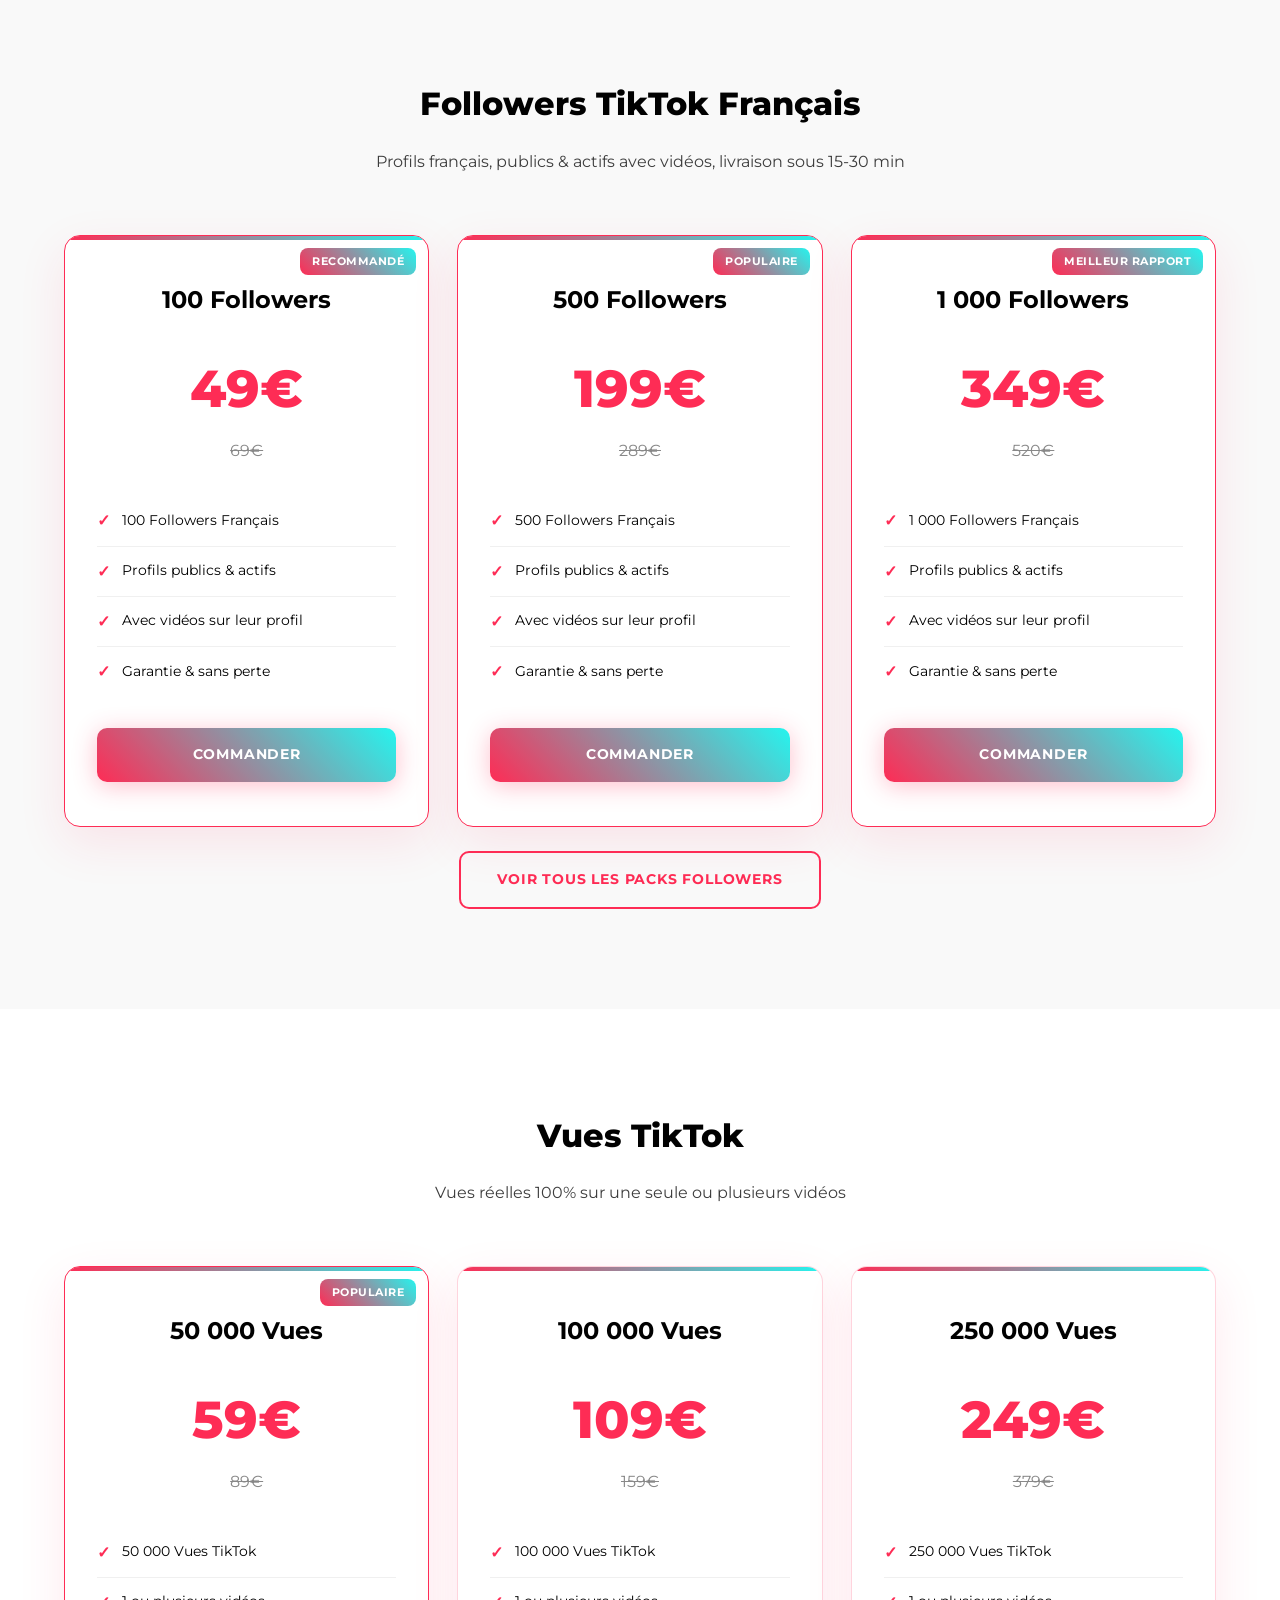
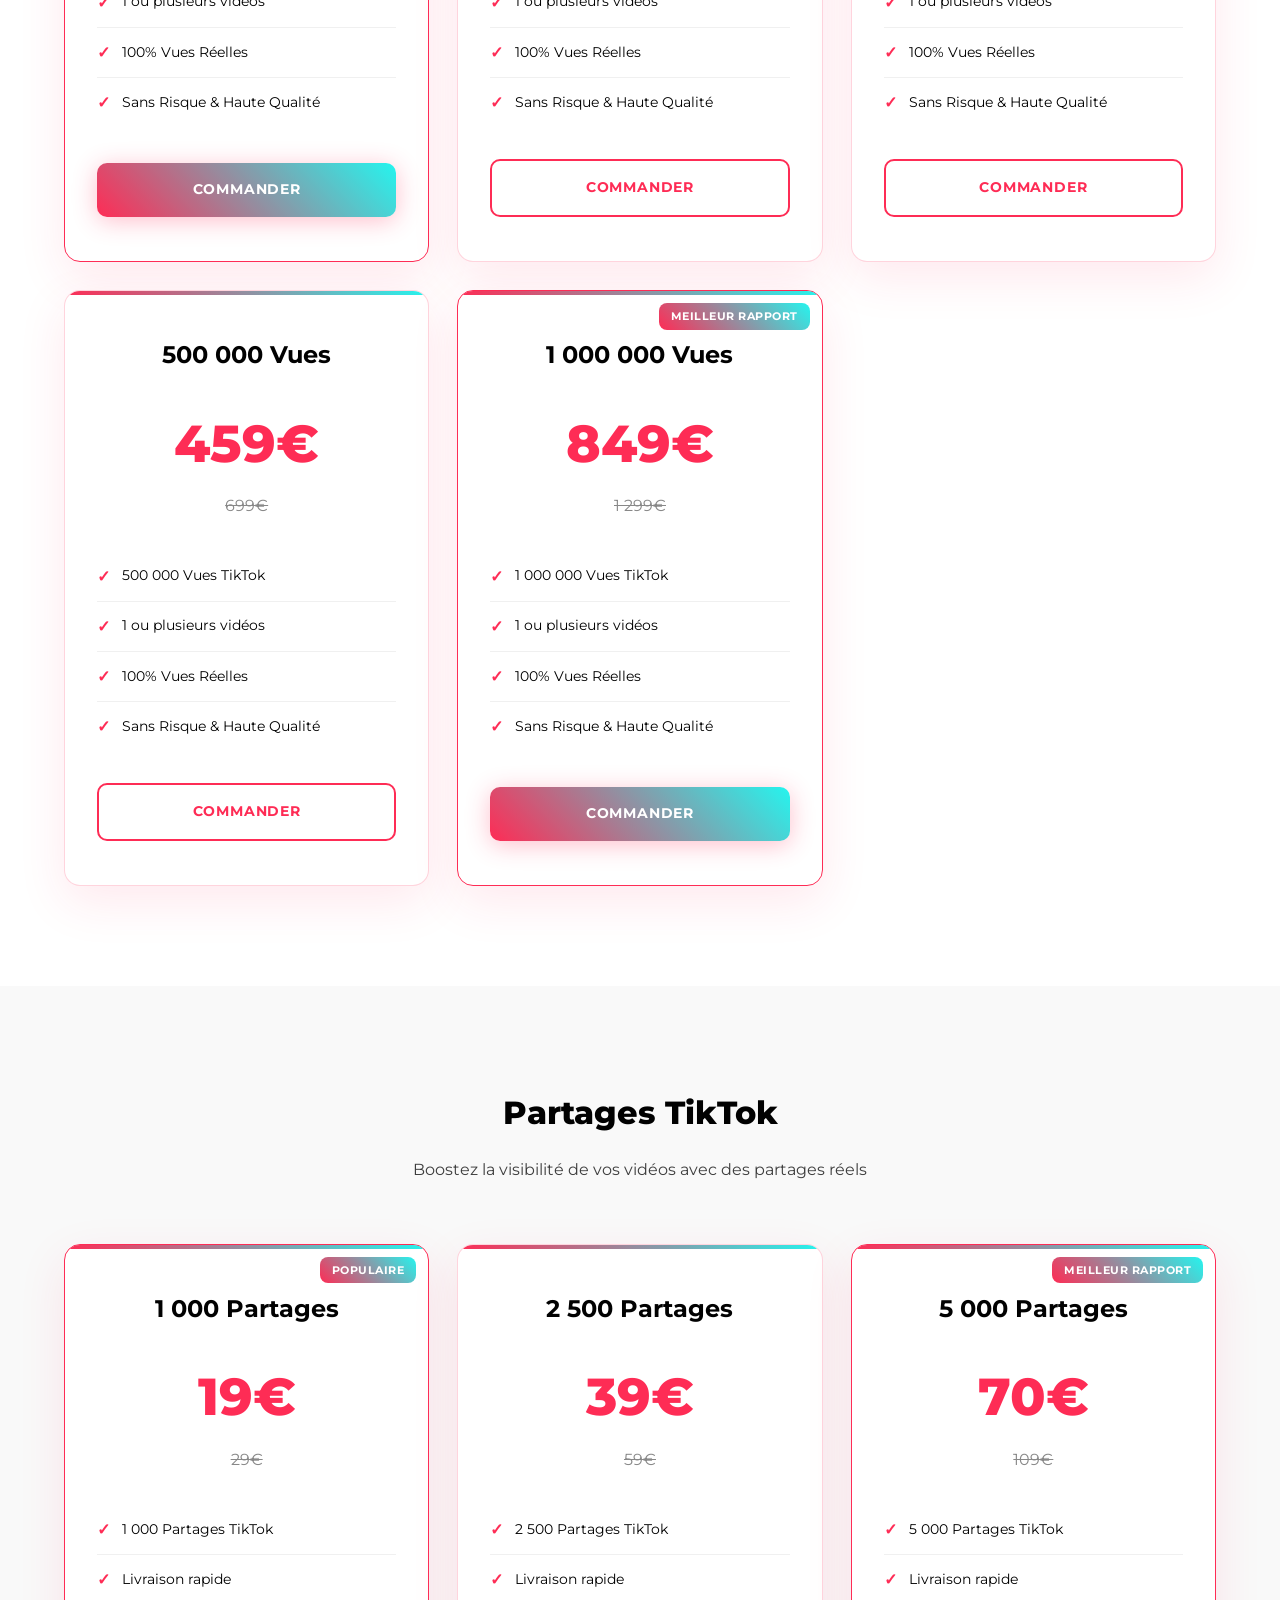
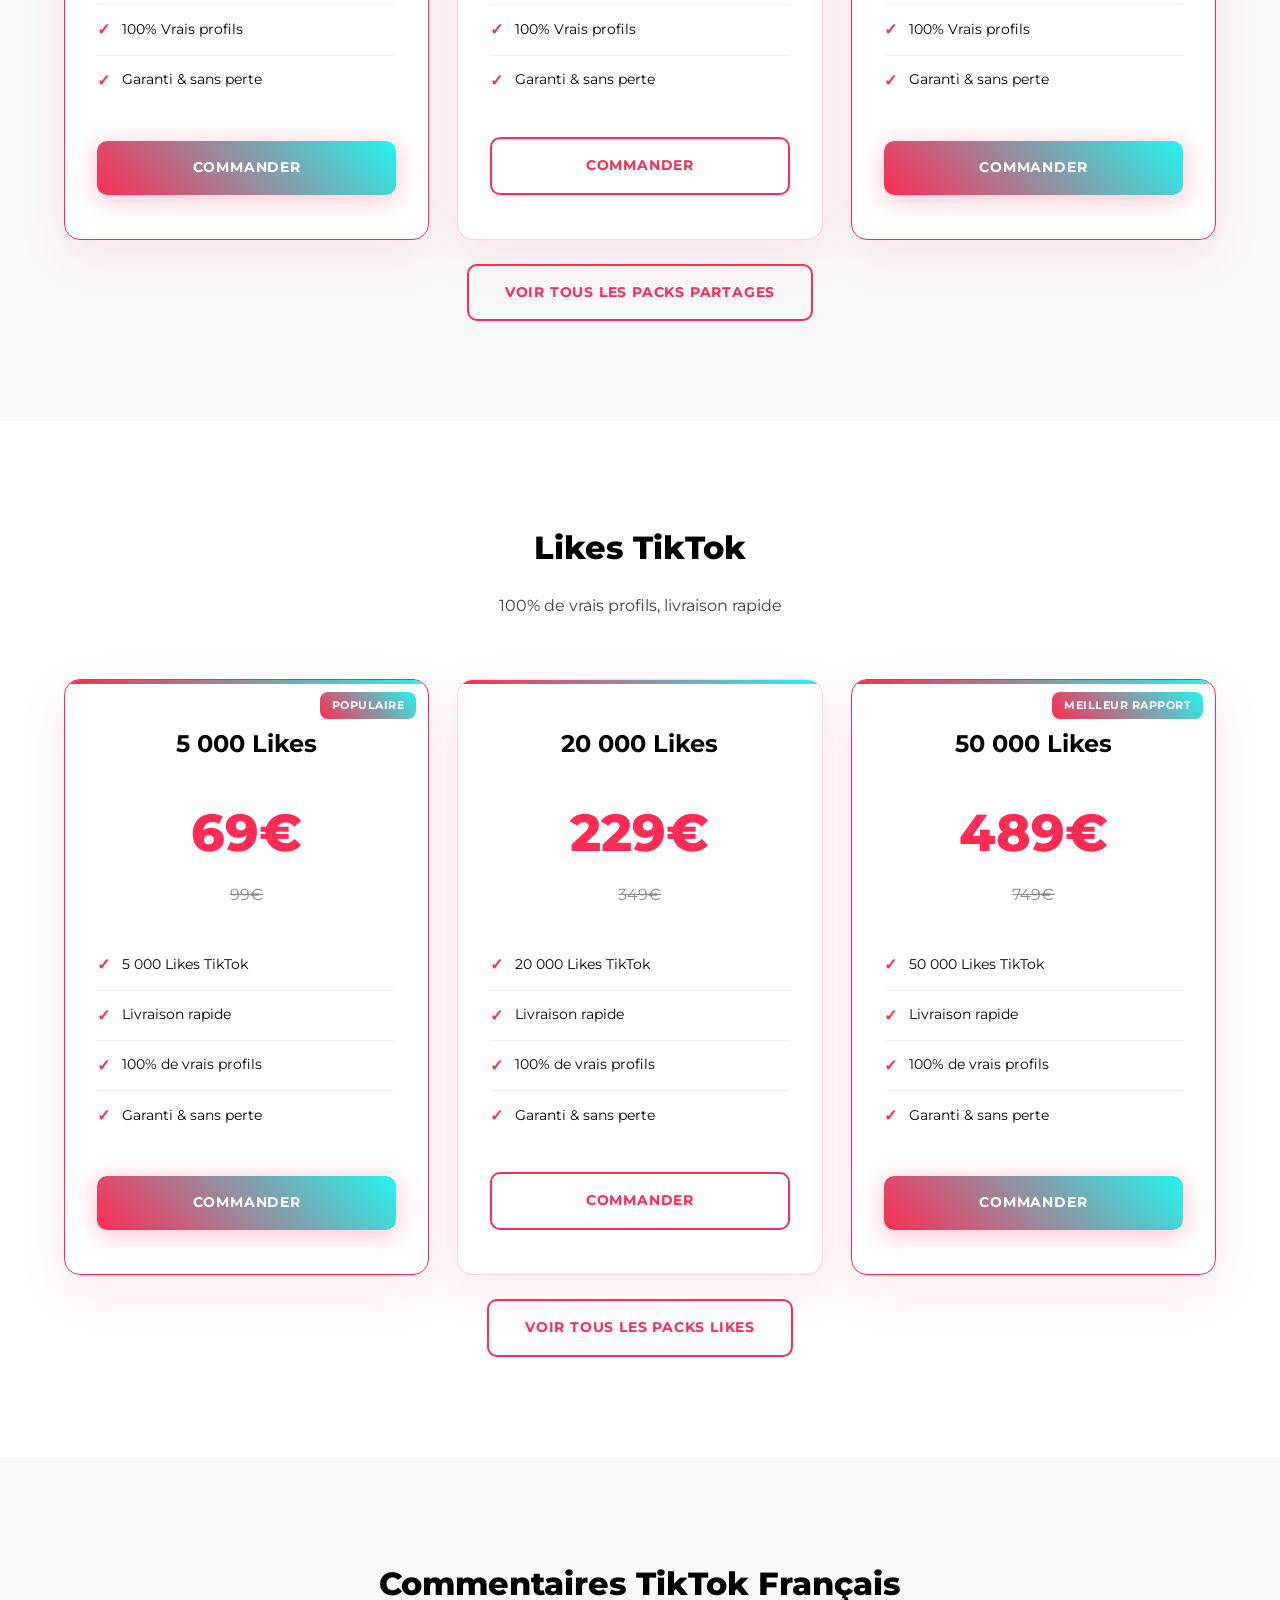
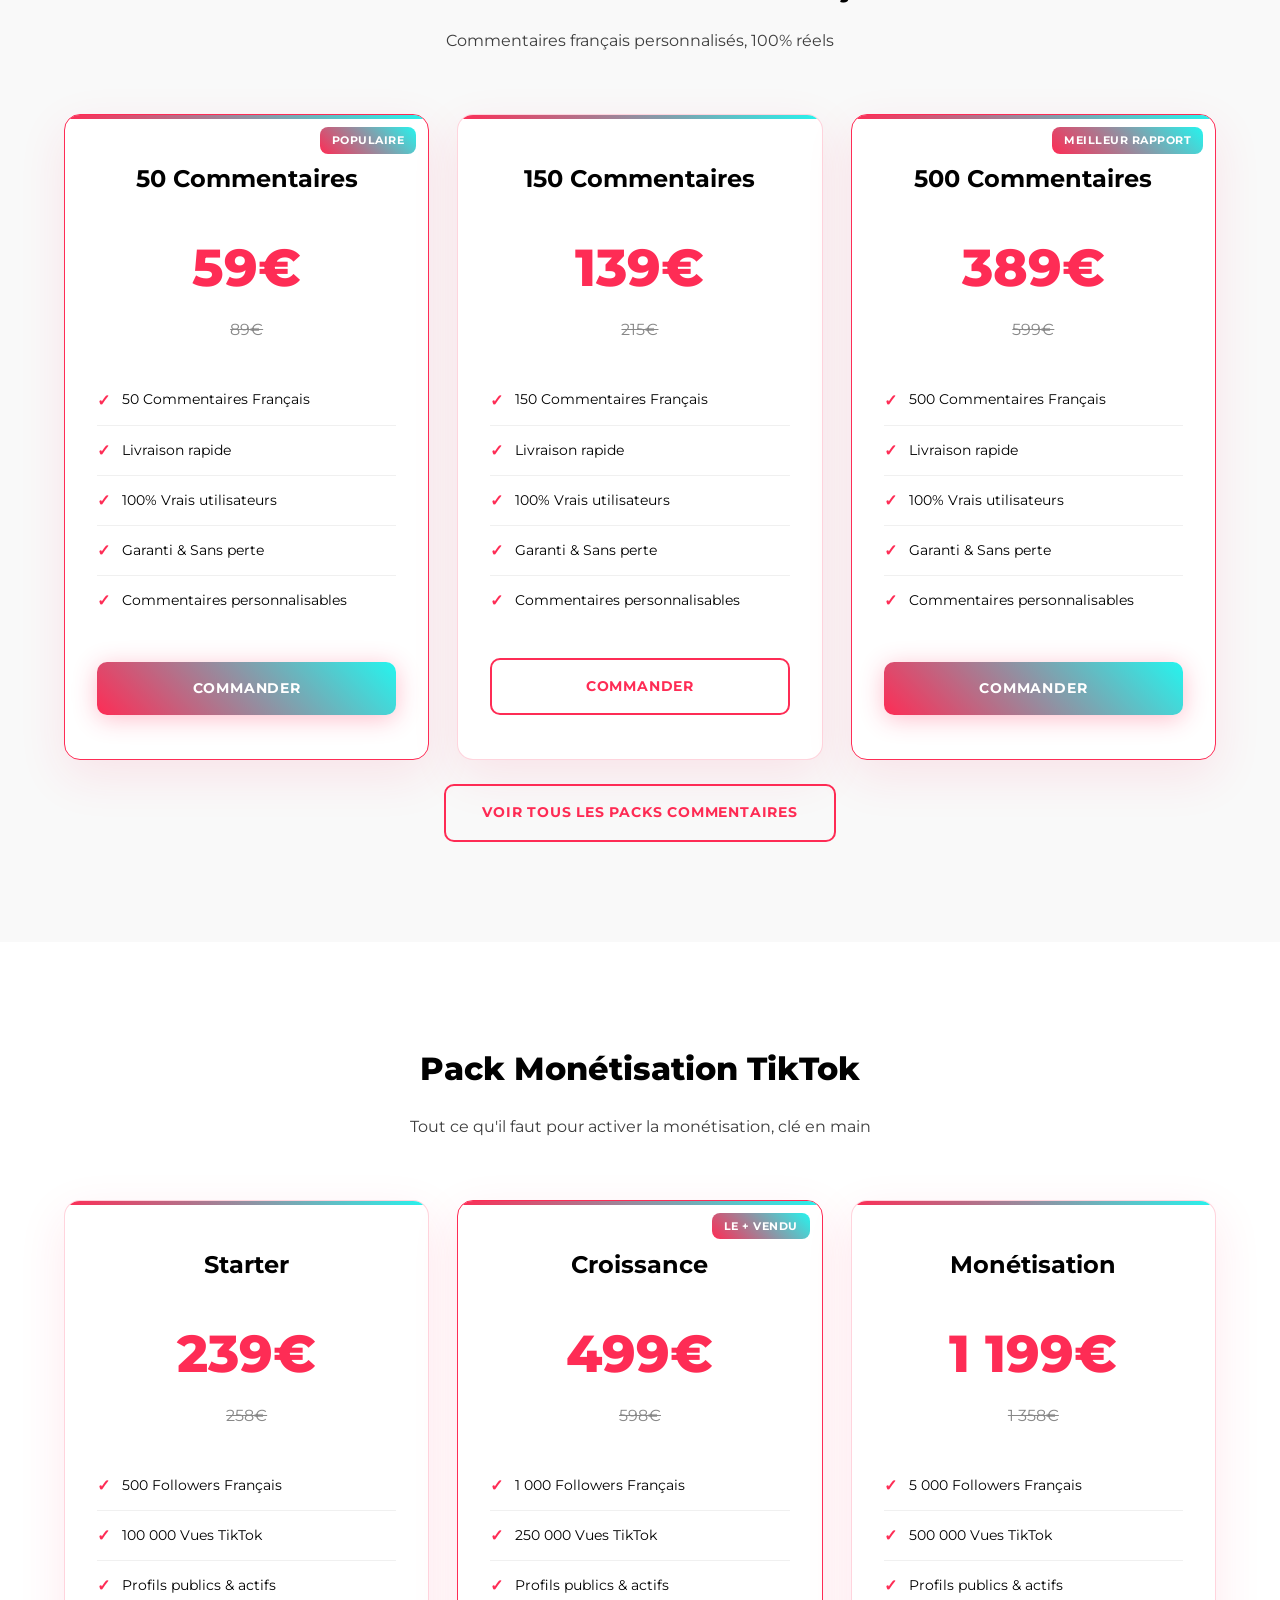
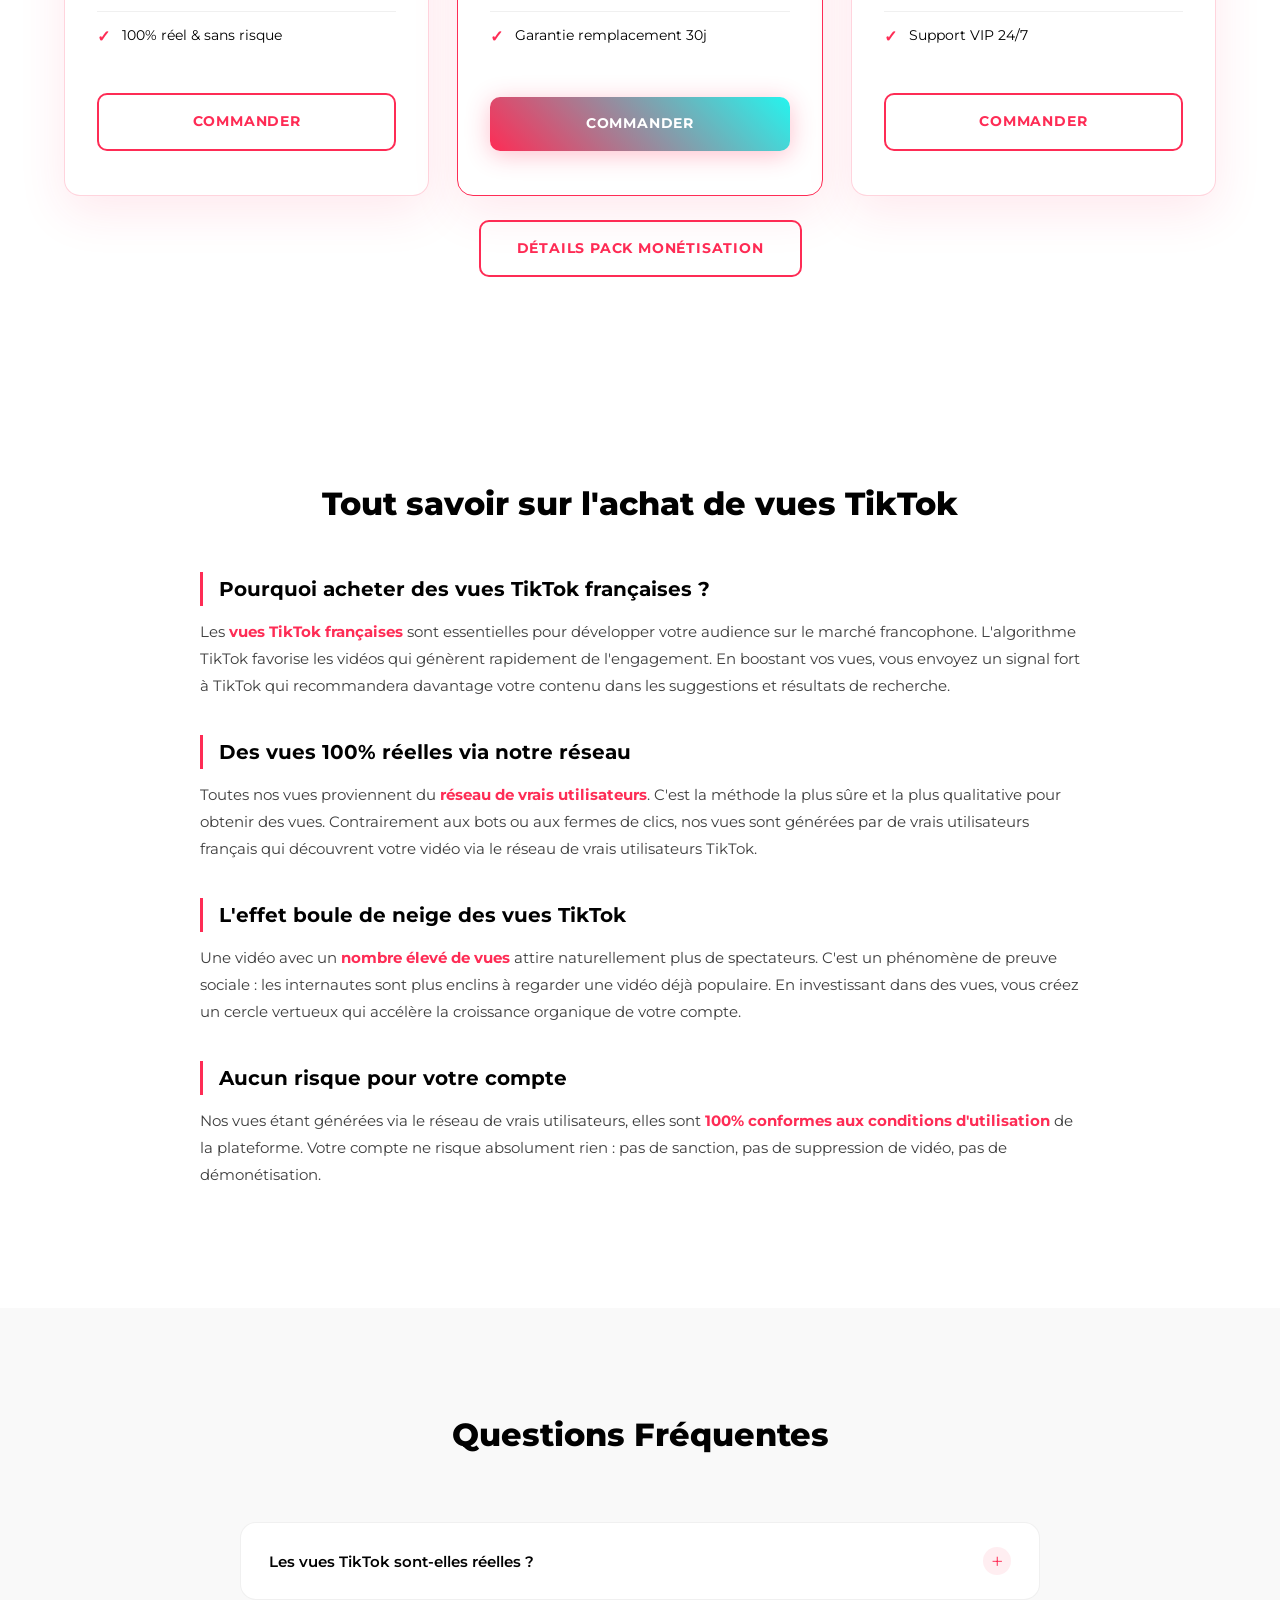
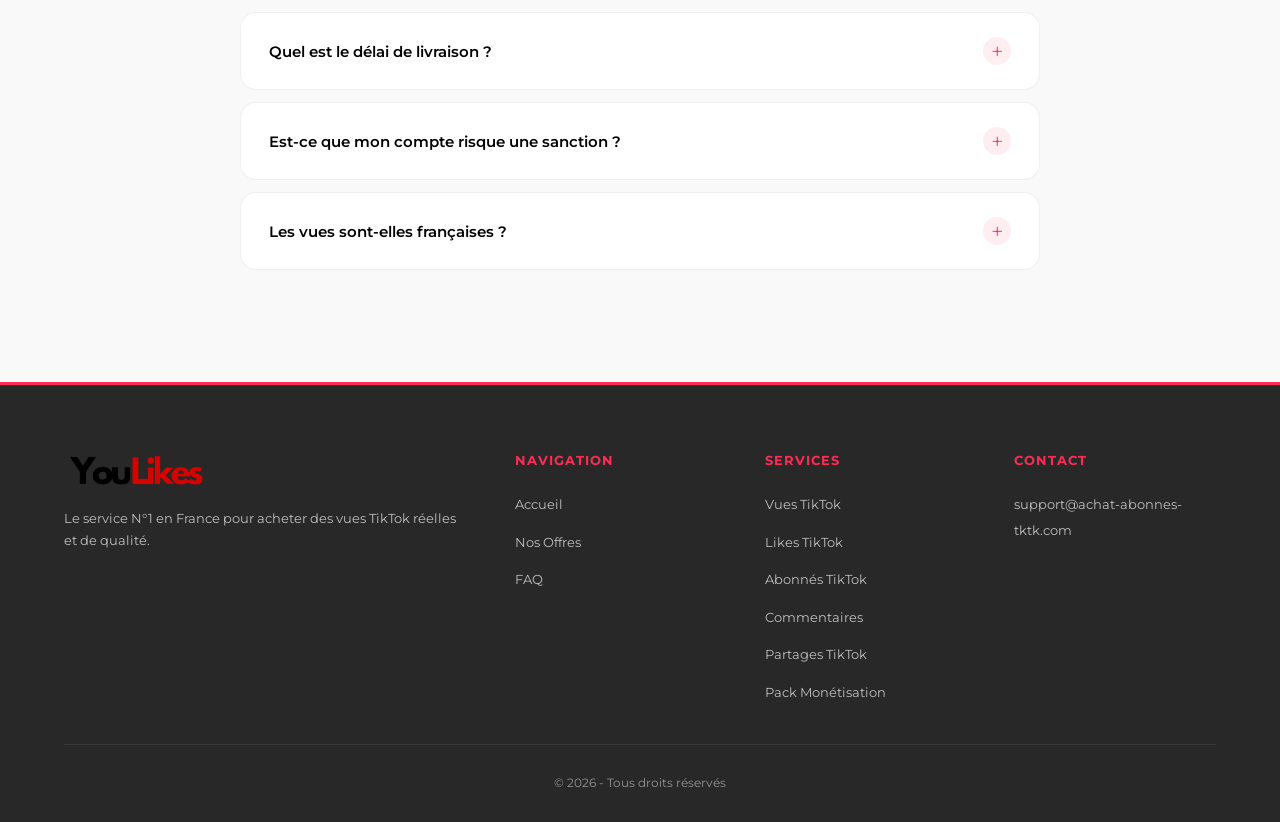
==== commit c4c15b3f: "Mise en prod - nouveaux liens Stripe, corrections nav, CSS mobile - Remplacement des 29 liens Stripe" ====
--- a/index.html
+++ b/index.html
@@ -310,7 +310,7 @@
                         <li><span class="check">&#10003;</span> Avec vidéos sur leur profil</li>
                         <li><span class="check">&#10003;</span> Garantie & sans perte</li>
                     </ul>
-                    <a href="https://buy.stripe.com/3cI00j55g6ODd546XW6Na0C" class="btn btn-primary" title="Commander 100 followers TikTok" rel="noopener" target="_blank">Commander</a>
+                    <a href="https://buy.stripe.com/7sY3cv9lw4Gv3uu8206Na1C" class="btn btn-primary" title="Commander 100 followers TikTok" rel="noopener" target="_blank">Commander</a>
                 </div>
                 <div class="pricing-card featured">
                     <div class="pricing-badge">Populaire</div>
@@ -322,7 +322,7 @@
                         <li><span class="check">&#10003;</span> Avec vidéos sur leur profil</li>
                         <li><span class="check">&#10003;</span> Garantie & sans perte</li>
                     </ul>
-                    <a href="https://buy.stripe.com/00wcN5apA5Kz4yy4PO6Na0A" class="btn btn-primary" title="Commander 500 followers TikTok" rel="noopener" target="_blank">Commander</a>
+                    <a href="https://buy.stripe.com/fZu6oH7do2ynd54dmk6Na1y" class="btn btn-primary" title="Commander 500 followers TikTok" rel="noopener" target="_blank">Commander</a>
                 </div>
                 <div class="pricing-card featured">
                     <div class="pricing-badge">Meilleur rapport</div>
@@ -334,7 +334,7 @@
                         <li><span class="check">&#10003;</span> Avec vidéos sur leur profil</li>
                         <li><span class="check">&#10003;</span> Garantie & sans perte</li>
                     </ul>
-                    <a href="https://buy.stripe.com/9B6bJ1gNYb4Tfdceqo6Na0y" class="btn btn-primary" title="Commander 1000 followers TikTok" rel="noopener" target="_blank">Commander</a>
+                    <a href="https://buy.stripe.com/00weVd41c6OD2qqdmk6Na1B" class="btn btn-primary" title="Commander 1000 followers TikTok" rel="noopener" target="_blank">Commander</a>
                 </div>
             </div>
             <div style="text-align:center;margin-top:24px;"><a href="https://achat-abonnes-tktk.com/acheter-followers-tiktok.html" class="btn btn-outline" title="acheter abonnes tiktok">Voir tous les packs Followers</a></div>
@@ -356,7 +356,7 @@
                         <li><span class="check">&#10003;</span> 100% Vues Réelles</li>
                         <li><span class="check">&#10003;</span> Sans Risque & Haute Qualité</li>
                     </ul>
-                    <a href="https://buy.stripe.com/eVqeVdcxIfl94yy8206Na0E" class="btn btn-primary" title="Commander 50000 vues TikTok" rel="noopener" target="_blank">Commander</a>
+                    <a href="https://buy.stripe.com/28E28r8hs3CraWW9646Na1w" class="btn btn-primary" title="Commander 50000 vues TikTok" rel="noopener" target="_blank">Commander</a>
                 </div>
                 <div class="pricing-card">
                     <div class="pricing-header"><h3>100 000 Vues</h3></div>
@@ -367,7 +367,7 @@
                         <li><span class="check">&#10003;</span> 100% Vues Réelles</li>
                         <li><span class="check">&#10003;</span> Sans Risque & Haute Qualité</li>
                     </ul>
-                    <a href="https://buy.stripe.com/cNi6oHgNY7SHfdc0zy6Na0J" class="btn btn-outline" title="Commander 100000 vues TikTok" rel="noopener" target="_blank">Commander</a>
+                    <a href="https://buy.stripe.com/fZu9AT1T4a0Pghgbec6Na1v" class="btn btn-outline" title="Commander 100000 vues TikTok" rel="noopener" target="_blank">Commander</a>
                 </div>
                 <div class="pricing-card">
                     <div class="pricing-header"><h3>250 000 Vues</h3></div>
@@ -378,7 +378,7 @@
                         <li><span class="check">&#10003;</span> 100% Vues Réelles</li>
                         <li><span class="check">&#10003;</span> Sans Risque & Haute Qualité</li>
                     </ul>
-                    <a href="https://buy.stripe.com/14A5kDdBM8WLfdc9646Na0I" class="btn btn-outline" title="Commander 250000 vues TikTok" rel="noopener" target="_blank">Commander</a>
+                    <a href="https://buy.stripe.com/eVqaEX2X8b4Tc102HG6Na1u" class="btn btn-outline" title="Commander 250000 vues TikTok" rel="noopener" target="_blank">Commander</a>
                 </div>
                 <div class="pricing-card">
                     <div class="pricing-header"><h3>500 000 Vues</h3></div>
@@ -389,7 +389,7 @@
                         <li><span class="check">&#10003;</span> 100% Vues Réelles</li>
                         <li><span class="check">&#10003;</span> Sans Risque & Haute Qualité</li>
                     </ul>
-                    <a href="https://buy.stripe.com/14A14nbtE2yn1mmfus6Na0H" class="btn btn-outline" title="Commander 500000 vues TikTok" rel="noopener" target="_blank">Commander</a>
+                    <a href="https://buy.stripe.com/aFadR9gNY7SHaWWaa86Na1t" class="btn btn-outline" title="Commander 500000 vues TikTok" rel="noopener" target="_blank">Commander</a>
                 </div>
                 <div class="pricing-card featured">
                     <div class="pricing-badge">Meilleur rapport</div>
@@ -401,7 +401,7 @@
                         <li><span class="check">&#10003;</span> 100% Vues Réelles</li>
                         <li><span class="check">&#10003;</span> Sans Risque & Haute Qualité</li>
                     </ul>
-                    <a href="https://buy.stripe.com/6oU5kDcxI7SHc103LK6Na0K" class="btn btn-primary" title="Commander 1000000 vues TikTok" rel="noopener" target="_blank">Commander</a>
+                    <a href="https://buy.stripe.com/cNi4gzbtE4GvaWWcig6Na1s" class="btn btn-primary" title="Commander 1000000 vues TikTok" rel="noopener" target="_blank">Commander</a>
                 </div>
             </div>
         </div>
@@ -422,7 +422,7 @@
                         <li><span class="check">&#10003;</span> 100% Vrais profils</li>
                         <li><span class="check">&#10003;</span> Garanti & sans perte</li>
                     </ul>
-                    <a href="https://buy.stripe.com/dRmfZh69k8WLghg4PO6Na0u" class="btn btn-primary" title="Commander 1000 partages TikTok" rel="noopener" target="_blank">Commander</a>
+                    <a href="https://buy.stripe.com/aFa5kDgNY5Kz7KK1DC6Na1l" class="btn btn-primary" title="Commander 1000 partages TikTok" rel="noopener" target="_blank">Commander</a>
                 </div>
                 <div class="pricing-card">
                     <div class="pricing-header"><h3>2 500 Partages</h3></div>
@@ -433,7 +433,7 @@
                         <li><span class="check">&#10003;</span> 100% Vrais profils</li>
                         <li><span class="check">&#10003;</span> Garanti & sans perte</li>
                     </ul>
-                    <a href="https://buy.stripe.com/6oU8wP41c5Kz9SS6XW6Na0t" class="btn btn-outline" title="Commander 2500 partages TikTok" rel="noopener" target="_blank">Commander</a>
+                    <a href="https://buy.stripe.com/eVqcN5apAfl9c10eqo6Na1k" class="btn btn-outline" title="Commander 2500 partages TikTok" rel="noopener" target="_blank">Commander</a>
                 </div>
                 <div class="pricing-card featured">
                     <div class="pricing-badge">Meilleur rapport</div>
@@ -445,7 +445,7 @@
                         <li><span class="check">&#10003;</span> 100% Vrais profils</li>
                         <li><span class="check">&#10003;</span> Garanti & sans perte</li>
                     </ul>
-                    <a href="https://buy.stripe.com/5kQdR98hsb4T8OOgyw6Na0r" class="btn btn-primary" title="Commander 5000 partages TikTok" rel="noopener" target="_blank">Commander</a>
+                    <a href="https://buy.stripe.com/fZu14ncxI6ODc10bec6Na1j" class="btn btn-primary" title="Commander 5000 partages TikTok" rel="noopener" target="_blank">Commander</a>
                 </div>
             </div>
             <div style="text-align:center;margin-top:24px;"><a href="https://achat-abonnes-tktk.com/acheter-des-partages-tiktok.html" class="btn btn-outline" title="acheter partages tiktok">Voir tous les packs Partages</a></div>
@@ -467,7 +467,7 @@
                         <li><span class="check">&#10003;</span> 100% de vrais profils</li>
                         <li><span class="check">&#10003;</span> Garanti & sans perte</li>
                     </ul>
-                    <a href="https://buy.stripe.com/28EbJ169kgpd4yy0zy6Na0Q" class="btn btn-primary" title="Commander 5000 likes TikTok" rel="noopener" target="_blank">Commander</a>
+                    <a href="https://buy.stripe.com/fZudR9cxI1uj0ii0zy6Na1I" class="btn btn-primary" title="Commander 5000 likes TikTok" rel="noopener" target="_blank">Commander</a>
                 </div>
                 <div class="pricing-card">
                     <div class="pricing-header"><h3>20 000 Likes</h3></div>
@@ -478,7 +478,7 @@
                         <li><span class="check">&#10003;</span> 100% de vrais profils</li>
                         <li><span class="check">&#10003;</span> Garanti & sans perte</li>
                     </ul>
-                    <a href="https://buy.stripe.com/14A8wP1T4gpdc108206Na0M" class="btn btn-outline" title="Commander 20000 likes TikTok" rel="noopener" target="_blank">Commander</a>
+                    <a href="https://buy.stripe.com/28E28rfJUb4T9SSdmk6Na1F" class="btn btn-outline" title="Commander 20000 likes TikTok" rel="noopener" target="_blank">Commander</a>
                 </div>
                 <div class="pricing-card featured">
                     <div class="pricing-badge">Meilleur rapport</div>
@@ -490,7 +490,7 @@
                         <li><span class="check">&#10003;</span> 100% de vrais profils</li>
                         <li><span class="check">&#10003;</span> Garanti & sans perte</li>
                     </ul>
-                    <a href="https://buy.stripe.com/8x200j1T44Gv0ii5TS6Na0R" class="btn btn-primary" title="Commander 50000 likes TikTok" rel="noopener" target="_blank">Commander</a>
+                    <a href="https://buy.stripe.com/cNifZhapAdd15CCeqo6Na1D" class="btn btn-primary" title="Commander 50000 likes TikTok" rel="noopener" target="_blank">Commander</a>
                 </div>
             </div>
             <div style="text-align:center;margin-top:24px;"><a href="https://achat-abonnes-tktk.com/acheter-like-tiktok.html" class="btn btn-outline" title="acheter des likes tiktok">Voir tous les packs Likes</a></div>
@@ -513,7 +513,7 @@
                         <li><span class="check">&#10003;</span> Garanti & Sans perte</li>
                         <li><span class="check">&#10003;</span> Commentaires personnalisables</li>
                     </ul>
-                    <a href="https://buy.stripe.com/dRm7sL41c4Gv8OOcig6Na0x" class="btn btn-primary" title="Commander 50 commentaires TikTok" rel="noopener" target="_blank">Commander</a>
+                    <a href="https://buy.stripe.com/dRm9AT55gfl9aWW4PO6Na1r" class="btn btn-primary" title="Commander 50 commentaires TikTok" rel="noopener" target="_blank">Commander</a>
                 </div>
                 <div class="pricing-card">
                     <div class="pricing-header"><h3>150 Commentaires</h3></div>
@@ -525,7 +525,7 @@
                         <li><span class="check">&#10003;</span> Garanti & Sans perte</li>
                         <li><span class="check">&#10003;</span> Commentaires personnalisables</li>
                     </ul>
-                    <a href="https://buy.stripe.com/9B6aEX7do6ODaWW6XW6Na0w" class="btn btn-outline" title="Commander 150 commentaires TikTok" rel="noopener" target="_blank">Commander</a>
+                    <a href="https://buy.stripe.com/cNi7sL8hs3Cr1mmcig6Na1o" class="btn btn-outline" title="Commander 150 commentaires TikTok" rel="noopener" target="_blank">Commander</a>
                 </div>
                 <div class="pricing-card featured">
                     <div class="pricing-badge">Meilleur rapport</div>
@@ -538,7 +538,7 @@
                         <li><span class="check">&#10003;</span> Garanti & Sans perte</li>
                         <li><span class="check">&#10003;</span> Commentaires personnalisables</li>
                     </ul>
-                    <a href="https://buy.stripe.com/aFa7sL9lw4Gv3uugyw6Na0v" class="btn btn-primary" title="Commander 500 commentaires TikTok" rel="noopener" target="_blank">Commander</a>
+                    <a href="https://buy.stripe.com/cNiaEX1T42ynghgeqo6Na1m" class="btn btn-primary" title="Commander 500 commentaires TikTok" rel="noopener" target="_blank">Commander</a>
                 </div>
             </div>
             <div style="text-align:center;margin-top:24px;"><a href="https://achat-abonnes-tktk.com/acheter-commentaire-tiktok.html" class="btn btn-outline" title="acheter commentaires tiktok">Voir tous les packs Commentaires</a></div>
@@ -559,7 +559,7 @@
                         <li><span class="check">&#10003;</span> Profils publics & actifs</li>
                         <li><span class="check">&#10003;</span> 100% réel & sans risque</li>
                     </ul>
-                    <a href="https://buy.stripe.com/6oU5kD1T46OD2qqdmk6Na0q" class="btn btn-outline" title="Commander le pack Starter" rel="noopener" target="_blank">Commander</a>
+                    <a href="https://buy.stripe.com/00w7sL9lw7SH2qqeqo6Na1h" class="btn btn-outline" title="Commander le pack Starter" rel="noopener" target="_blank">Commander</a>
                 </div>
                 <div class="pricing-card featured">
                     <div class="pricing-badge">Le + vendu</div>
@@ -571,7 +571,7 @@
                         <li><span class="check">&#10003;</span> Profils publics & actifs</li>
                         <li><span class="check">&#10003;</span> Garantie remplacement 30j</li>
                     </ul>
-                    <a href="https://buy.stripe.com/8x214n41c2yn5CCeqo6Na0p" class="btn btn-primary" title="Commander le pack Croissance" rel="noopener" target="_blank">Commander</a>
+                    <a href="https://buy.stripe.com/14AdR955g2yn1mmaa86Na1g" class="btn btn-primary" title="Commander le pack Croissance" rel="noopener" target="_blank">Commander</a>
                 </div>
                 <div class="pricing-card">
                     <div class="pricing-header"><h3>Monétisation</h3></div>
@@ -582,7 +582,7 @@
                         <li><span class="check">&#10003;</span> Profils publics & actifs</li>
                         <li><span class="check">&#10003;</span> Support VIP 24/7</li>
                     </ul>
-                    <a href="https://buy.stripe.com/bJebJ17do6OD6GG8206Na0o" class="btn btn-outline" title="Commander le pack Monétisation" rel="noopener" target="_blank">Commander</a>
+                    <a href="https://buy.stripe.com/5kQ6oH41cgpd3uu9646Na1i" class="btn btn-outline" title="Commander le pack Monétisation" rel="noopener" target="_blank">Commander</a>
                 </div>
             </div>
             <div style="text-align:center;margin-top:24px;"><a href="https://achat-abonnes-tktk.com/monetiser-tiktok.html" class="btn btn-outline" title="monétiser tiktok">Détails Pack Monétisation</a></div>
--- a/styles.css
+++ b/styles.css
@@ -129,6 +129,7 @@
 
 .nav-list {
     display: flex;
+    align-items: center;
     gap: 36px;
 }
 
@@ -265,7 +266,7 @@
 }
 
 .hero {
-    padding: 200px 0 120px;
+    padding: 140px 0 120px;
     background: radial-gradient(ellipse at 20% 50%, rgba(254, 44, 85, 0.04) 0%, transparent 50%),
                 radial-gradient(ellipse at 80% 50%, rgba(37, 244, 238, 0.03) 0%, transparent 50%),
                 var(--white);
@@ -1075,6 +1076,10 @@
         padding: 50px 0;
     }
 
+    .hero {
+        padding: 170px 0 60px;
+    }
+
     .hero .container {
         grid-template-columns: 1fr;
         text-align: center;
@@ -1193,7 +1198,7 @@
     }
 
     .hero {
-        padding: 180px 0 40px;
+        padding: 160px 0 40px;
     }
 
     .hero-content h1 {
